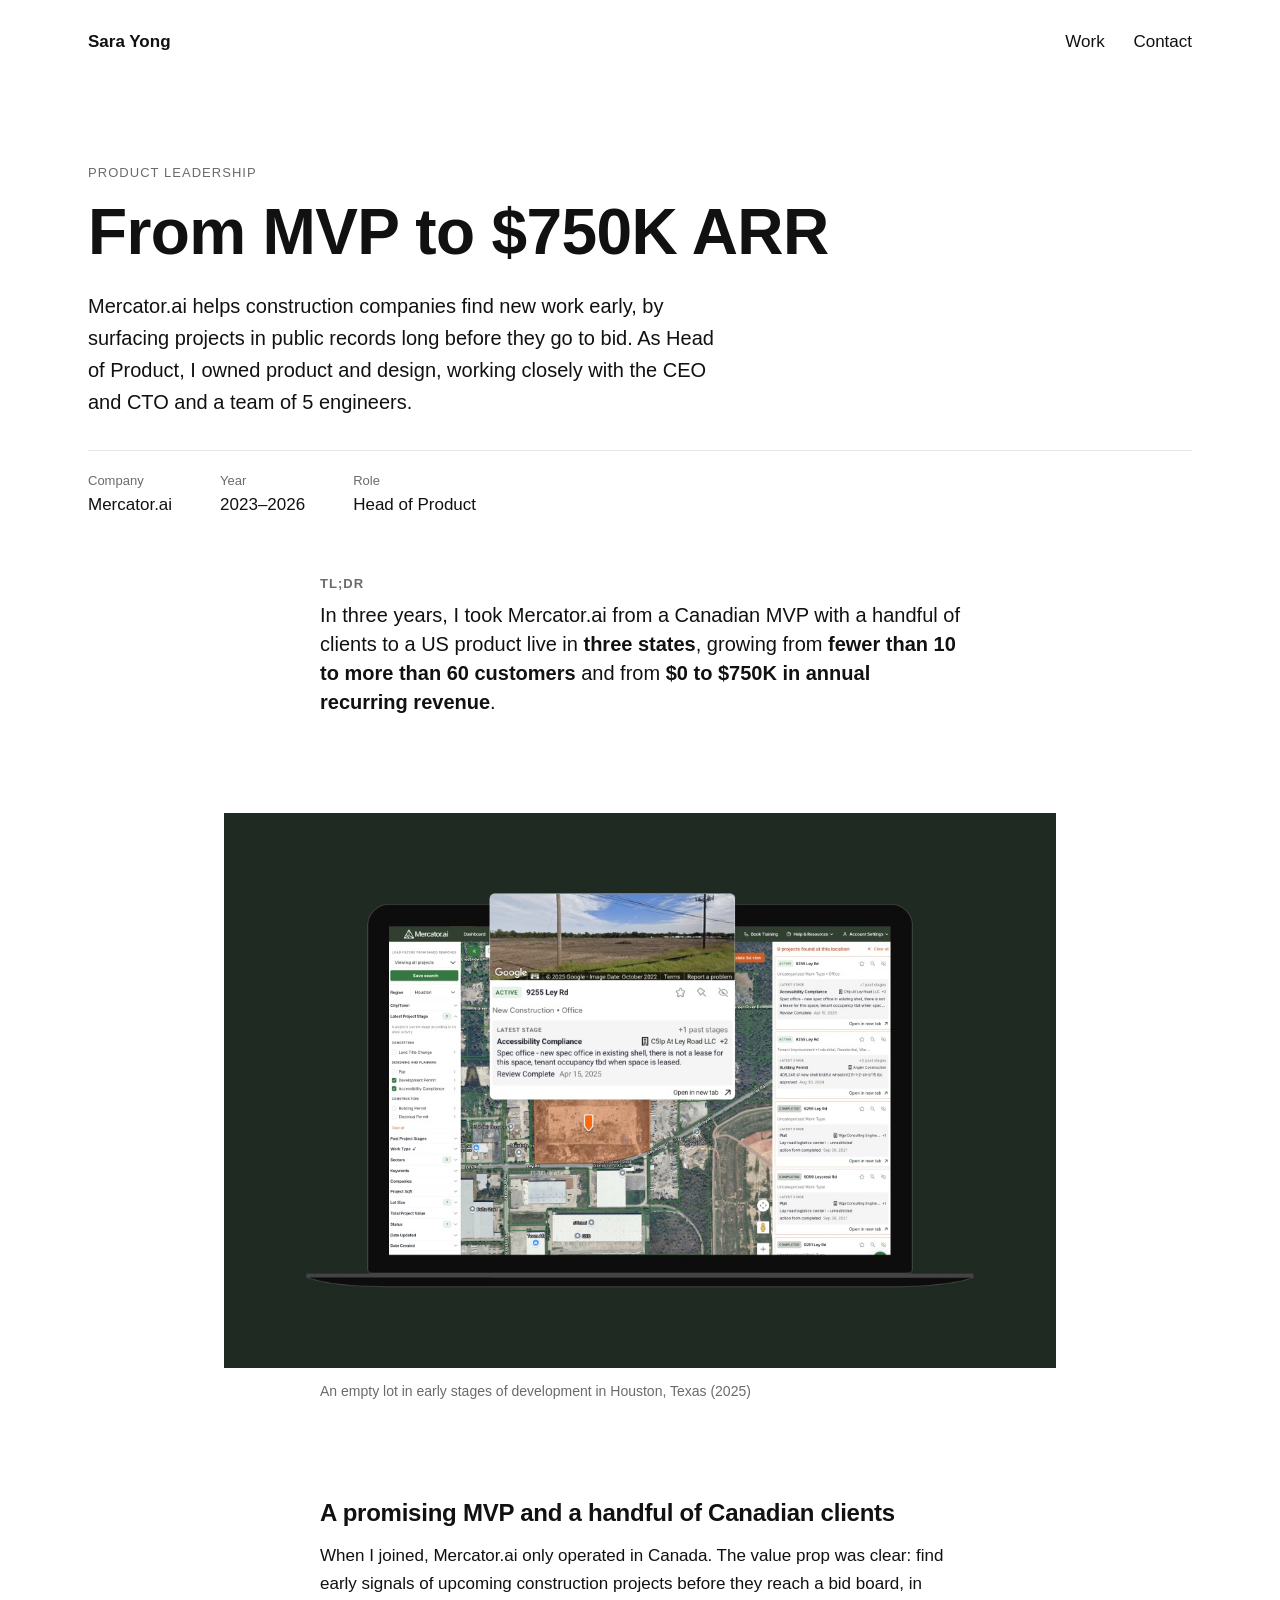
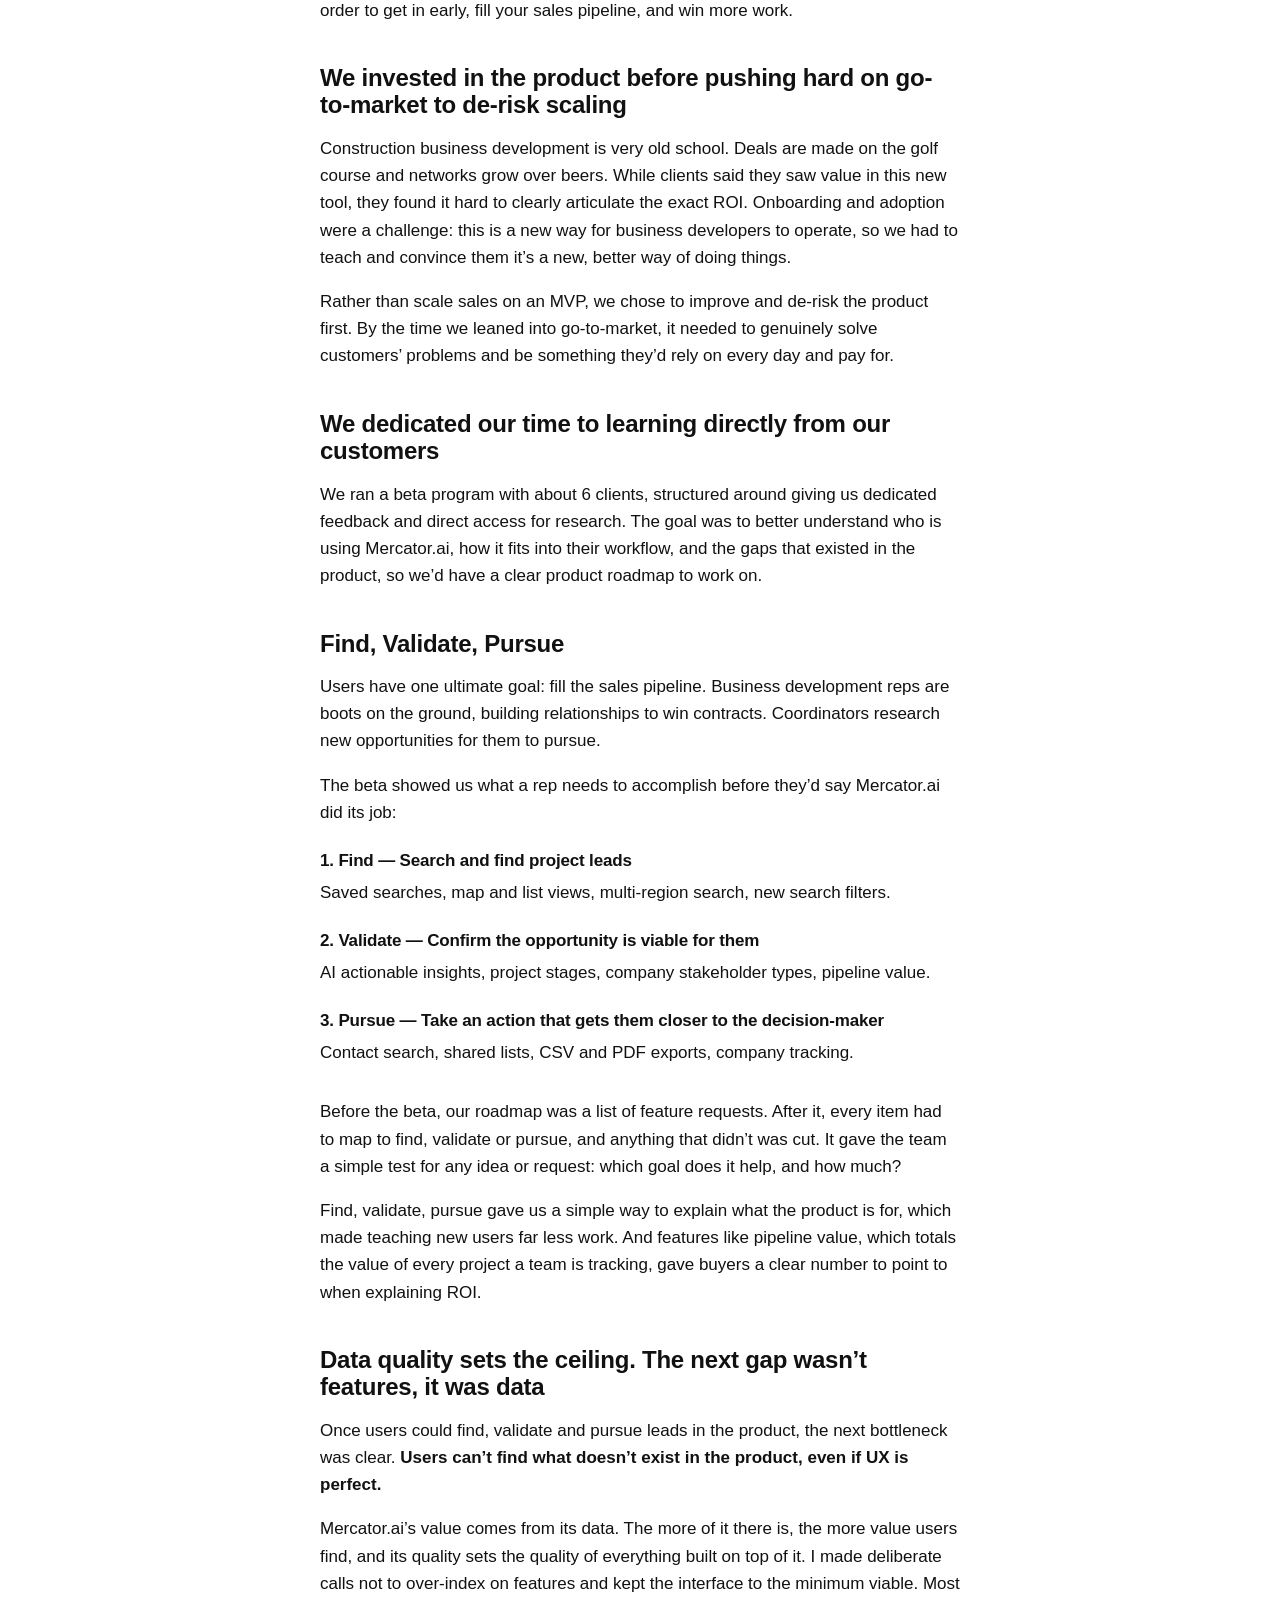
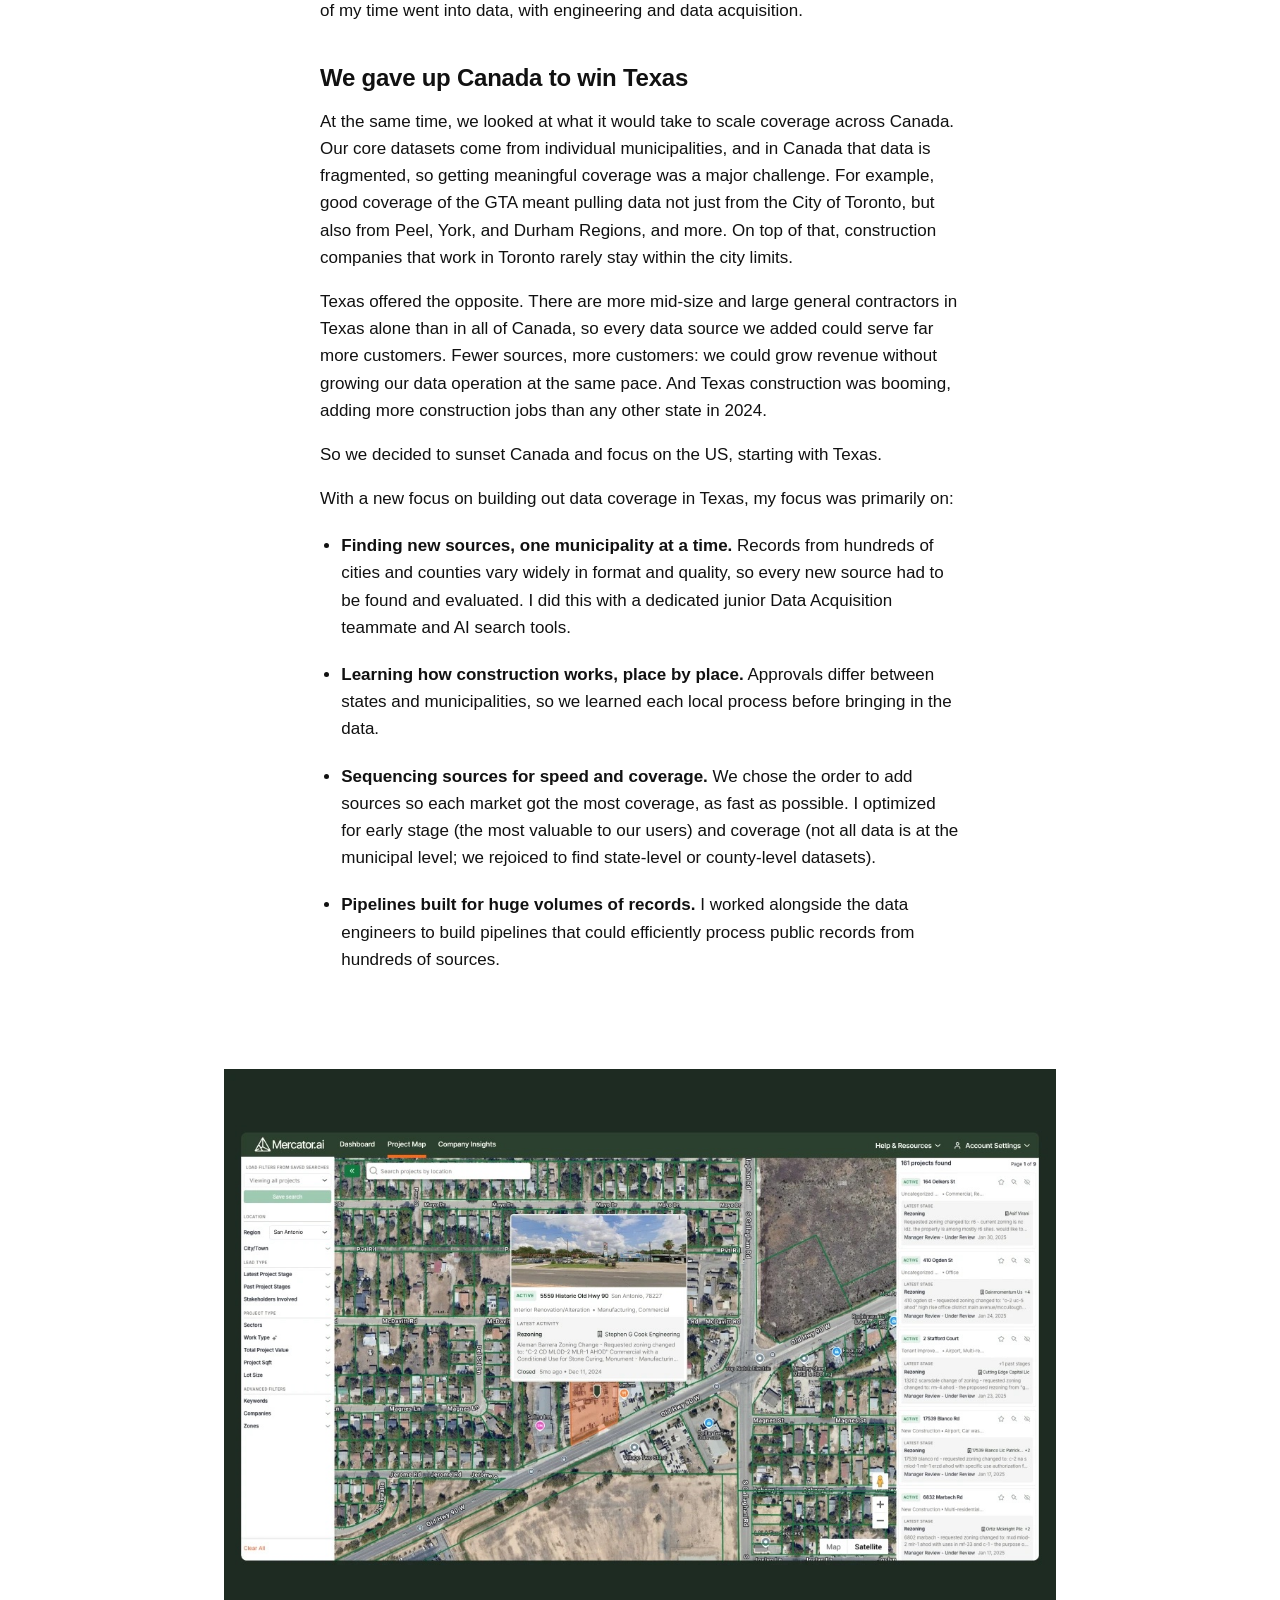
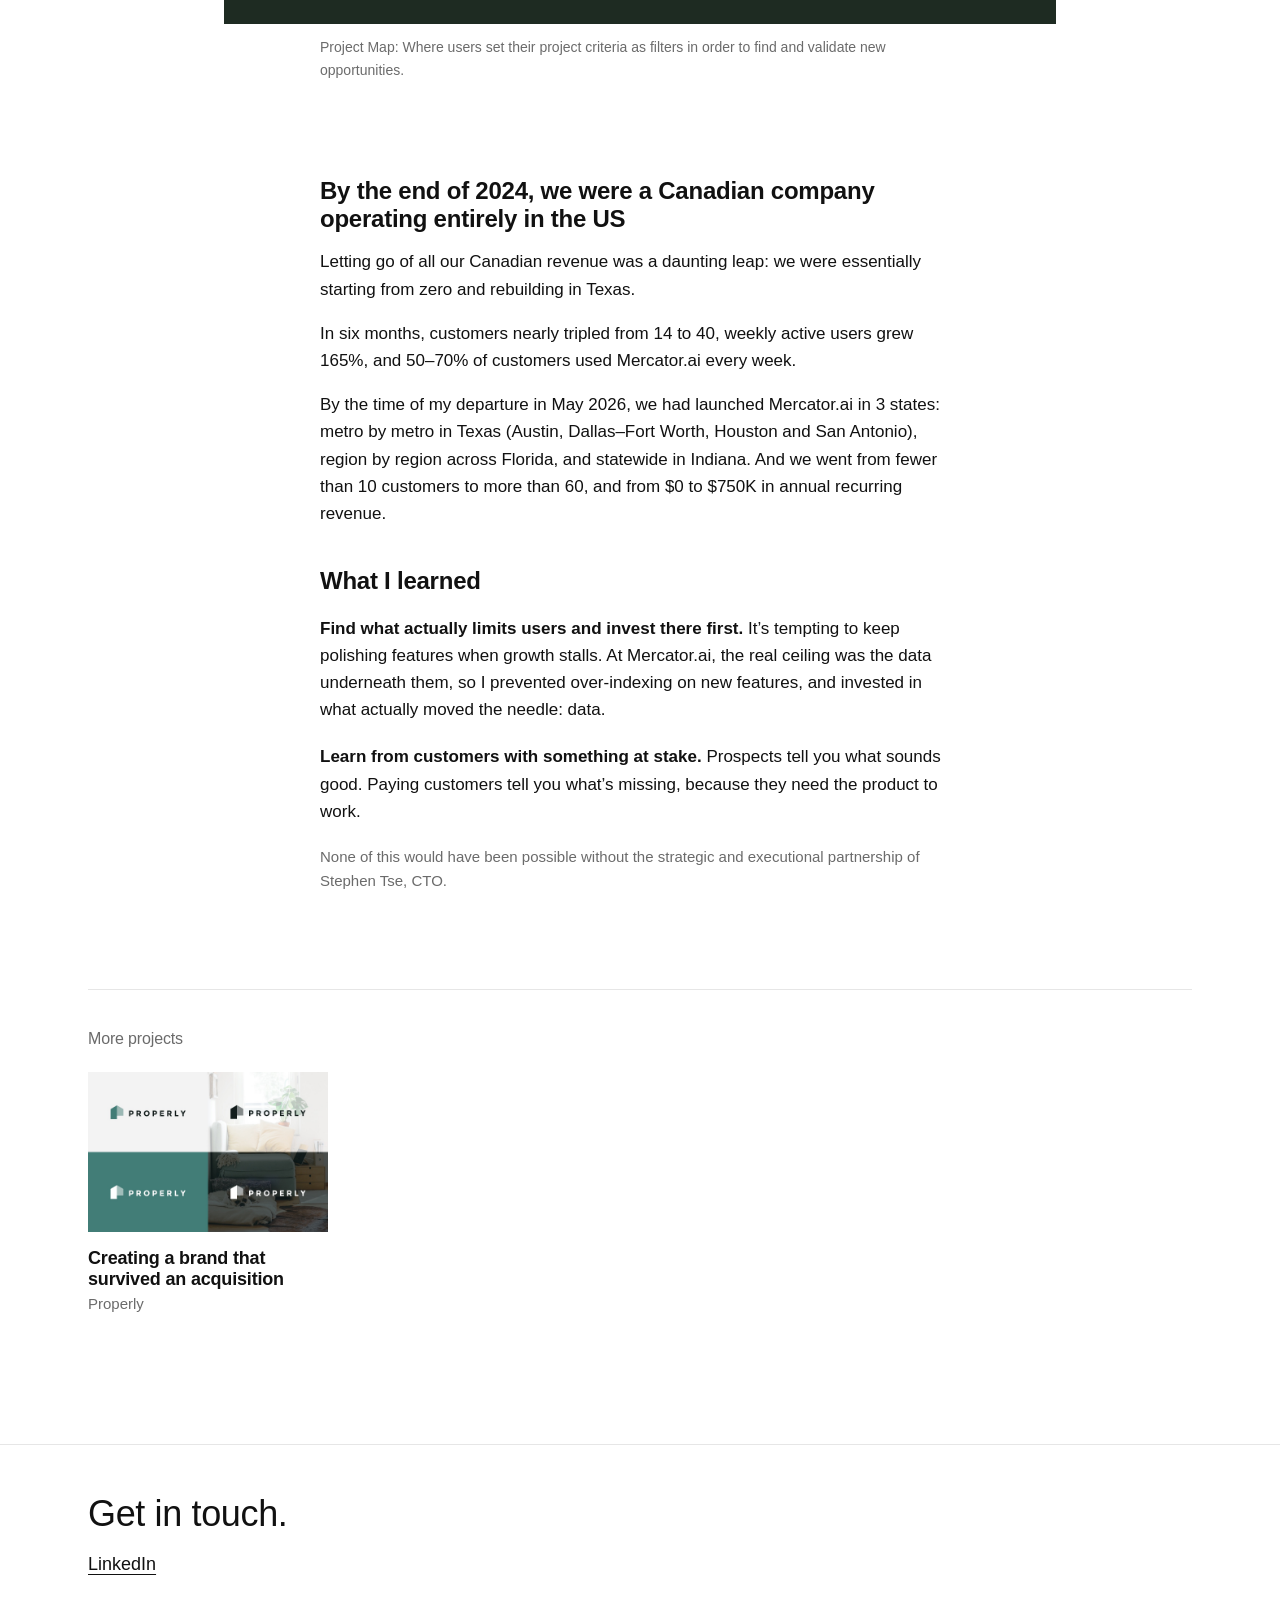
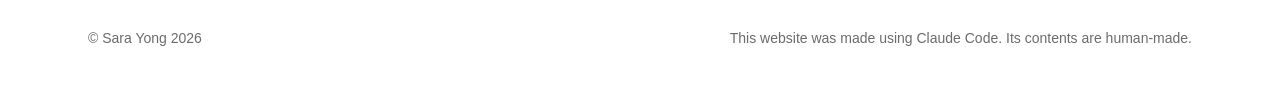
==== work/mercator-ai/index.html @ 9fd6a7b0 "Add files via upload" ====
<!doctype html>
<html lang="en">
<head>
  <meta charset="utf-8">
  <meta name="viewport" content="width=device-width, initial-scale=1">
  <title>Mercator.ai: MVP to $750K ARR – Sara Yong</title>
  <meta name="description" content="How Sara Yong took Mercator.ai from a Canadian MVP to $750K ARR as Head of Product: a customer beta, a three-goal product framework, and a data-first strategy to scale across US states.">
  <link rel="canonical" href="https://sarayong.com/work/mercator-ai/">

  <!-- What shows up when this page is shared on social media or in messages -->
  <meta property="og:type" content="article">
  <meta property="og:site_name" content="Sara Yong">
  <meta property="og:title" content="Mercator.ai: MVP to $750K ARR – Sara Yong">
  <meta property="og:description" content="Taking a construction-tech startup from MVP to $750K ARR: learn from a beta, focus on three user goals, and treat data as the product.">
  <meta property="og:url" content="https://sarayong.com/work/mercator-ai/">
  <meta property="og:image" content="https://sarayong.com/img/mercator-ai/houston-lot.jpg">
  <meta property="og:image:width" content="1180">
  <meta property="og:image:height" content="788">
  <meta name="twitter:card" content="summary_large_image">

  <link rel="icon" href="../../img/favicon.png">
  <link rel="stylesheet" href="../../css/style.css">
</head>
<body class="theme-mercator">
  <a class="skip" href="#main">Skip to content</a>

  <header class="site-header">
    <div class="wrap">
      <a class="site-name" href="../../">Sara Yong</a>
      <nav class="site-nav" aria-label="Main">
        <a href="../../">Work</a>
        <a href="#contact">Contact</a>
      </nav>
    </div>
  </header>

  <main id="main" class="wrap">
    <header class="project-head">
      <p class="eyebrow">Product Leadership</p>
      <h1>From MVP to $750K ARR</h1>
      <p class="summary">Mercator.ai helps construction companies find new work early, by surfacing projects in public records long before they go to bid. As Head of Product, I owned product and design, working closely with the CEO and CTO and a team of 5 engineers.</p>
      <dl class="details">
        <div><dt>Company</dt><dd>Mercator.ai</dd></div>
        <div><dt>Year</dt><dd>2023–2026</dd></div>
        <div><dt>Role</dt><dd>Head of Product</dd></div>
      </dl>
    </header>

    <!-- Executive summary: the impact in one statement -->
    <section class="impact" aria-labelledby="s-tldr">
      <h2 class="step" id="s-tldr">TL;DR</h2>
      <p class="impact-text">In three years, I took Mercator.ai from a Canadian MVP with a handful of clients to a US product live in <strong>three states</strong>, growing from <strong>fewer than 10 to more than 60 customers</strong> and from <strong>$0 to $750K in annual recurring revenue</strong>.</p>
    </section>

    <figure class="figure medium">
      <img src="../../img/mercator-ai/houston-lot.jpg" width="1180" height="788" decoding="async"
           alt="Mercator.ai on a laptop: a map of Houston with a project pin open, showing street imagery of an empty lot and its latest permit stage">
      <figcaption>An empty lot in early stages of development in Houston, Texas (2025)</figcaption>
    </figure>

    <!-- Copy from Sara's Medium draft "From MVP to $750K ARR" (Oct 2026) -->
    <section class="section">
      <h2>A promising MVP and a handful of Canadian clients</h2>
      <p>When I joined, Mercator.ai only operated in Canada. The value prop was clear: find early signals of upcoming construction projects before they reach a bid board, in order to get in early, fill your sales pipeline, and win more work.</p>
      <h2>We invested in the product before pushing hard on go-to-market to de-risk scaling</h2>
      <p>Construction business development is very old school. Deals are made on the golf course and networks grow over beers. While clients said they saw value in this new tool, they found it hard to clearly articulate the exact ROI. Onboarding and adoption were a challenge: this is a new way for business developers to operate, so we had to teach and convince them it’s a new, better way of doing things.</p>
      <p>Rather than scale sales on an MVP, we chose to improve and de-risk the product first. By the time we leaned into go-to-market, it needed to genuinely solve customers’ problems and be something they’d rely on every day and pay for.</p>
      <h2>We dedicated our time to learning directly from our customers</h2>
      <p>We ran a beta program with about 6 clients, structured around giving us dedicated feedback and direct access for research. The goal was to better understand who is using Mercator.ai, how it fits into their workflow, and the gaps that existed in the product, so we’d have a clear product roadmap to work on.</p>
      <h2>Find, Validate, Pursue</h2>
      <p>Users have one ultimate goal: fill the sales pipeline. Business development reps are boots on the ground, building relationships to win contracts. Coordinators research new opportunities for them to pursue.</p>
      <p>The beta showed us what a rep needs to accomplish before they’d say Mercator.ai did its job:</p>
      <h3 class="goal-head">1. Find — Search and find project leads</h3>
      <p>Saved searches, map and list views, multi-region search, new search filters.</p>
      <h3 class="goal-head">2. Validate — Confirm the opportunity is viable for them</h3>
      <p>AI actionable insights, project stages, company stakeholder types, pipeline value.</p>
      <h3 class="goal-head">3. Pursue — Take an action that gets them closer to the decision-maker</h3>
      <p>Contact search, shared lists, CSV and PDF exports, company tracking.</p>
      <p>Before the beta, our roadmap was a list of feature requests. After it, every item had to map to find, validate or pursue, and anything that didn’t was cut. It gave the team a simple test for any idea or request: which goal does it help, and how much?</p>
      <p>Find, validate, pursue gave us a simple way to explain what the product is for, which made teaching new users far less work. And features like pipeline value, which totals the value of every project a team is tracking, gave buyers a clear number to point to when explaining ROI.</p>
      <h2>Data quality sets the ceiling. The next gap wasn’t features, it was data</h2>
      <p>Once users could find, validate and pursue leads in the product, the next bottleneck was clear. <strong>Users can’t find what doesn’t exist in the product, even if UX is perfect.</strong></p>
      <p>Mercator.ai’s value comes from its data. The more of it there is, the more value users find, and its quality sets the quality of everything built on top of it. I made deliberate calls not to over-index on features and kept the interface to the minimum viable. Most of my time went into data, with engineering and data acquisition.</p>
      <h2>We gave up Canada to win Texas</h2>
      <p>At the same time, we looked at what it would take to scale coverage across Canada. Our core datasets come from individual municipalities, and in Canada that data is fragmented, so getting meaningful coverage was a major challenge. For example, good coverage of the GTA meant pulling data not just from the City of Toronto, but also from Peel, York, and Durham Regions, and more. On top of that, construction companies that work in Toronto rarely stay within the city limits.</p>
      <p>Texas offered the opposite. There are more mid-size and large general contractors in Texas alone than in all of Canada, so every data source we added could serve far more customers. Fewer sources, more customers: we could grow revenue without growing our data operation at the same pace. And Texas construction was booming, adding more construction jobs than any other state in 2024.</p>
      <p>So we decided to sunset Canada and focus on the US, starting with Texas.</p>
      <p>With a new focus on building out data coverage in Texas, my focus was primarily on:</p>
      <ul class="focus-list">
        <li><strong>Finding new sources, one municipality at a time.</strong> Records from hundreds of cities and counties vary widely in format and quality, so every new source had to be found and evaluated. I did this with a dedicated junior Data Acquisition teammate and AI search tools.</li>
        <li><strong>Learning how construction works, place by place.</strong> Approvals differ between states and municipalities, so we learned each local process before bringing in the data.</li>
        <li><strong>Sequencing sources for speed and coverage.</strong> We chose the order to add sources so each market got the most coverage, as fast as possible. I optimized for early stage (the most valuable to our users) and coverage (not all data is at the municipal level; we rejoiced to find state-level or county-level datasets).</li>
        <li><strong>Pipelines built for huge volumes of records.</strong> I worked alongside the data engineers to build pipelines that could efficiently process public records from hundreds of sources.</li>
      </ul>
    </section>

    <figure class="figure medium">
      <img src="../../img/mercator-ai/project-map.jpg" width="1180" height="788" loading="lazy" decoding="async"
           alt="Mercator.ai Project Map of San Antonio: search filters on the left, a satellite map with a project card open, and a list of 161 matching projects on the right">
      <figcaption>Project Map: Where users set their project criteria as filters in order to find and validate new opportunities.</figcaption>
    </figure>

    <section class="section">
      <h2>By the end of 2024, we were a Canadian company operating entirely in the US</h2>
      <p>Letting go of all our Canadian revenue was a daunting leap: we were essentially starting from zero and rebuilding in Texas.</p>
      <p>In six months, customers nearly tripled from 14 to 40, weekly active users grew 165%, and 50–70% of customers used Mercator.ai every week.</p>
      <p>By the time of my departure in May 2026, we had launched Mercator.ai in 3 states: metro by metro in Texas (Austin, Dallas–Fort Worth, Houston and San Antonio), region by region across Florida, and statewide in Indiana. And we went from fewer than 10 customers to more than 60, and from $0 to $750K in annual recurring revenue.</p>
      <h2>What I learned</h2>
      <ul class="focus-list no-bullets">
        <li><strong>Find what actually limits users and invest there first.</strong> It’s tempting to keep polishing features when growth stalls. At Mercator.ai, the real ceiling was the data underneath them, so I prevented over-indexing on new features, and invested in what actually moved the needle: data.</li>
        <li><strong>Learn from customers with something at stake.</strong> Prospects tell you what sounds good. Paying customers tell you what’s missing, because they need the product to work.</li>
      </ul>
      <p class="credits">None of this would have been possible without the strategic and executional partnership of Stephen Tse, CTO.</p>
    </section>


    <section class="more" aria-labelledby="more-title">
      <h2 id="more-title">More projects</h2>
      <ul class="grid">
        <li class="card">
          <a href="../properly-brand/">
            <img src="../../img/properly-brand/cover.jpg" width="1180" height="788" loading="lazy" decoding="async"
                 alt="The Properly logo in its updated green colours on four backgrounds">
            <h3>Creating a brand that survived an acquisition</h3>
            <p class="category">Properly</p>
          </a>
        </li>
      </ul>
    </section>
  </main>

  <footer id="contact" class="site-footer">
    <div class="wrap">
      <h2>Get in touch.</h2>
      <ul class="contact">
        <li><a href="https://www.linkedin.com/in/sarayong/" target="_blank" rel="noopener">LinkedIn</a></li>
      </ul>
      <div class="legal">
        <p class="copyright">© Sara Yong 2026</p>
        <p class="credit">This website was made using Claude Code. Its contents are human-made.</p>
      </div>
    </div>
  </footer>
</body>
</html>
---- css/style.css ----
/* Sara Yong – portfolio styles
   One stylesheet shared by every page. Colors and sizes live in the
   variables just below, so changing the look starts there. */

:root {
  --ink: #111;          /* main text */
  --muted: #6b6b6b;     /* secondary text: categories, dates */
  --line: #e6e6e6;      /* thin dividers */
  --paper: #fff;        /* page background */
  --tile: #f4f4f4;      /* background behind images while they load */

  --font: -apple-system, BlinkMacSystemFont, "Segoe UI", "Helvetica Neue", Arial, sans-serif;
  --gutter: clamp(16px, 4vw, 48px);  /* space at the page edges */
  --wide: 1200px;                     /* widest the page content gets */
  --text: 40rem;                      /* comfortable reading width */
}

/* ---------- Basics ---------- */

*, *::before, *::after { box-sizing: border-box; }

html { -webkit-text-size-adjust: 100%; }

body {
  margin: 0;
  background: var(--paper);
  color: var(--ink);
  font-family: var(--font);
  font-size: 1.0625rem;
  line-height: 1.6;
  -webkit-font-smoothing: antialiased;
}

img { display: block; max-width: 100%; height: auto; }

a { color: inherit; text-underline-offset: 0.2em; text-decoration-thickness: 1px; }
a:hover { color: var(--muted); }
a:focus-visible { outline: 2px solid var(--ink); outline-offset: 3px; }

h1, h2, h3 { line-height: 1.15; margin: 0; font-weight: 600; letter-spacing: -0.01em; }
p { margin: 0 0 1em; }

.wrap { max-width: var(--wide); margin: 0 auto; padding: 0 var(--gutter); }

.skip {
  position: absolute; left: -999px; top: 0;
  background: var(--ink); color: var(--paper); padding: 8px 12px;
}
.skip:focus { left: 8px; top: 8px; }

/* ---------- Header ---------- */

.site-header .wrap {
  display: flex; justify-content: space-between; align-items: baseline;
  padding-top: 28px; padding-bottom: 28px;
}
.site-name { font-weight: 600; text-decoration: none; }
.site-nav a { text-decoration: none; margin-left: 24px; }
.site-nav a:first-child { margin-left: 0; }

/* ---------- Home: two columns ---------- */

.visually-hidden {
  position: absolute; width: 1px; height: 1px; overflow: hidden;
  clip: rect(0 0 0 0); white-space: nowrap;
}

.home { padding-top: 32px; }

.home-intro { margin-bottom: 48px; max-width: 26rem; }
.home-intro p { font-size: 1.125rem; }
.home-name { font-size: 2rem; margin-bottom: 24px; }
.home-name a { text-decoration: none; }

/* Wide screens: narrow intro on the left that stays put, work on the right */
@media (min-width: 900px) {
  .home {
    display: grid;
    grid-template-columns: minmax(240px, 300px) 1fr;
    gap: 64px;
    align-items: start;
  }
  .home-intro { position: sticky; top: 32px; margin-bottom: 0; }
}

.work-list { display: grid; gap: clamp(56px, 8vw, 96px); }

.work-image {
  display: block;
  aspect-ratio: 3 / 2;   /* same shape as the case study images, so they can be reused here */
  background: #333;     /* matches the grey frame in the placeholder thumbnails */
  overflow: hidden;
}
.work-image img {
  width: 100%; height: 100%;
  object-fit: contain;
  transition: opacity 0.2s ease;
}
.work-image:hover img { opacity: 0.85; }

.work-caption {
  display: grid;
  gap: 16px var(--gutter);
  margin-top: 20px;
}
@media (min-width: 640px) {
  .work-caption { grid-template-columns: 1fr 2fr; }
}
.work-who h2 { font-size: 1.125rem; }
.work-who p { color: var(--muted); margin: 2px 0 0; }
.work-what h3 { font-size: 1.0625rem; font-weight: 500; margin-bottom: 8px; }
.work-what p { color: var(--muted); font-size: 0.9375rem; }


.button {
  display: inline-block;
  padding: 5px 12px;
  border: 1px solid var(--ink); border-radius: 4px;
  font-size: 0.875rem; text-decoration: none;
}
.button:hover { background: var(--ink); color: var(--paper); }

/* ---------- Project grid (home + "More projects") ---------- */

.grid {
  display: grid;
  grid-template-columns: 1fr;
  gap: 48px var(--gutter);
  list-style: none; margin: 0; padding: 0;
}
@media (min-width: 640px) {
  .grid { grid-template-columns: 1fr 1fr; }
}

.card a { display: block; text-decoration: none; }
/* Same 3:2 frame as the home page and the case study images, so one image works everywhere */
.card img {
  width: 100%; aspect-ratio: 3 / 2; object-fit: contain;
  background: #333;
  transition: opacity 0.2s ease;
}
.card img.dark-green { background: #1f2b22; }
.card a:hover img { opacity: 0.85; }
.card a:hover { color: inherit; }
.card h2, .card h3 { font-size: 1.125rem; margin-top: 16px; }
.card .category { color: var(--muted); font-size: 0.9375rem; margin: 2px 0 0; }

/* ---------- Project page ---------- */

.project-head { padding: clamp(32px, 7vw, 80px) 0 clamp(32px, 5vw, 56px); }
.eyebrow {
  color: var(--muted); font-size: 0.8125rem;
  text-transform: uppercase; letter-spacing: 0.08em; margin: 0 0 12px;
}
.project-head h1 { font-size: clamp(2rem, 6vw, 4rem); }
.summary { font-size: 1.25rem; max-width: var(--text); margin: 20px 0 0; }

.details {
  display: flex; flex-wrap: wrap; gap: 12px 48px;
  margin: 32px 0 0; padding: 20px 0 0;
  border-top: 1px solid var(--line);
}
.details dt { color: var(--muted); font-size: 0.8125rem; }
.details dd { margin: 0; }

.figure { margin: 0 0 clamp(48px, 8vw, 96px); }
.figure img { width: 100%; background: var(--tile); }
.figure.narrow img { max-width: 420px; margin: 0 auto; }
.figure.medium { max-width: 52rem; margin-left: auto; margin-right: auto; }
.figure figcaption {
  max-width: var(--text); margin: 12px auto 0;
  color: var(--muted); font-size: 0.875rem;
}

.section ul { padding-left: 1.25em; margin: 0 0 1em; }
.section li { margin-bottom: 0.5em; }
.credits { color: var(--muted); font-size: 0.9375rem; }

/* Two images side by side; stacks on phones */
.figure.pair { display: grid; gap: var(--gutter); }
@media (min-width: 640px) {
  .figure.pair { grid-template-columns: 1fr 1fr; }
}
.figure + .figure { margin-top: calc(-1 * clamp(48px, 8vw, 96px) + var(--gutter)); }

.section { max-width: var(--text); margin: 0 auto clamp(48px, 8vw, 96px); }
.section h2 { font-size: 1.5rem; margin-bottom: 16px; }
/* A heading that introduces the images right below it */
.section.lead-in { margin-bottom: 24px; }
.section.lead-in > :last-child { margin-bottom: 0; }

.more { border-top: 1px solid var(--line); padding-top: 40px; margin-top: 32px; }
.more > h2 { font-size: 1rem; color: var(--muted); font-weight: 500; margin-bottom: 24px; }
.more .grid { grid-template-columns: repeat(auto-fill, minmax(240px, 1fr)); }
.more .card { max-width: 360px; }

/* ---------- Footer ---------- */

.site-footer { margin-top: clamp(64px, 10vw, 128px); padding: 48px 0 40px; border-top: 1px solid var(--line); }
.site-footer h2 { font-size: clamp(1.5rem, 3.5vw, 2.25rem); font-weight: 500; margin-bottom: 16px; }
.contact { list-style: none; margin: 0 0 48px; padding: 0; display: flex; flex-wrap: wrap; gap: 8px 32px; font-size: 1.125rem; }
.legal { display: flex; flex-wrap: wrap; justify-content: space-between; gap: 8px 32px; color: var(--muted); font-size: 0.875rem; }
.legal p { margin: 0; }

/* ---------- Case study extras (Mercator.ai) ---------- */

/* Brand accents used only on the Mercator.ai visuals */
.theme-mercator {
  --brand-dark: #1f2b22;
  --brand: #027a3b;
  --brand-soft: #b3d7c4;
  --brand-tint: #eef5f0;
}

/* Signal timeline diagram */
.timeline-figure { background: var(--brand-tint); padding: clamp(20px, 4vw, 40px); }
.timeline {
  list-style: none; margin: 0; padding: 0;
  display: grid; gap: 12px;
}
.timeline li {
  display: flex; flex-direction: column; gap: 2px;
  padding: 12px 14px; background: var(--paper);
  border-left: 4px solid var(--line);
}
.timeline li.early { border-left-color: var(--brand); }
.tl-name { font-weight: 600; }
.tl-when { color: var(--muted); font-size: 0.875rem; }
.tl-bands { display: none; }
@media (min-width: 760px) {
  .timeline { grid-template-columns: repeat(5, 1fr); }
  .timeline li { border-left: 0; border-top: 4px solid var(--line); }
  .timeline li.early { border-top-color: var(--brand); }
  .tl-bands {
    display: grid; grid-template-columns: 3fr 2fr; gap: 12px;
    margin-top: 12px; font-size: 0.8125rem; font-weight: 500;
  }
  .tl-bands span { padding: 6px 10px; }
  .tl-band-early { background: var(--brand); color: #fff; }
  .tl-band-late { background: var(--line); color: var(--muted); }
}
.timeline-figure figcaption { max-width: none; margin-left: 0; }

/* Home thumbnail frame matching the Mercator.ai screenshots' green background */
.work-image.dark-green { background: #1f2b22; }

/* Version timeline: four releases instead of five signals */
.timeline .tl-when { order: -1; font-size: 0.8125rem; color: var(--brand, var(--muted)); font-weight: 600; }
.tl-note { color: var(--muted); font-size: 0.875rem; }
@media (min-width: 760px) {
  .timeline.versions { grid-template-columns: repeat(4, 1fr); }
}

/* Small label above the TL;DR statement */
.step {
  color: var(--muted);
  font-size: 0.8125rem; font-weight: 600; line-height: 1.4;
  text-transform: uppercase; letter-spacing: 0.08em;
  margin: 0 0 12px;
}

/* Headings that follow a paragraph or list inside the same section */
.section p + h2,
.section ul + h2 { margin-top: 40px; }

/* Executive summary statement under a case study header */
.impact {
  max-width: var(--text);
  margin: 0 auto clamp(48px, 8vw, 96px);
}
.impact .step { margin-bottom: 8px; }
.impact-text {
  font-size: 1.25rem;
  line-height: 1.45; margin: 0;
}
.impact-text strong { color: var(--ink); font-weight: 600; }

/* Bulleted list with bold lead-ins, e.g. the Mercator "my focus was" list */
.section .focus-list { margin: 20px 0 0; padding-left: 1.25em; }
.section .focus-list li { margin-bottom: 20px; }
.section .focus-list.no-bullets { list-style: none; padding-left: 0; }

/* Numbered goal headings, e.g. "1. Find — Search and find project leads" */
.section .goal-head { font-size: 1.0625rem; font-weight: 600; line-height: 1.35; margin: 0 0 6px; }
.section p + .goal-head { margin-top: 24px; }
.section .goal-head + p + p { margin-top: 32px; }
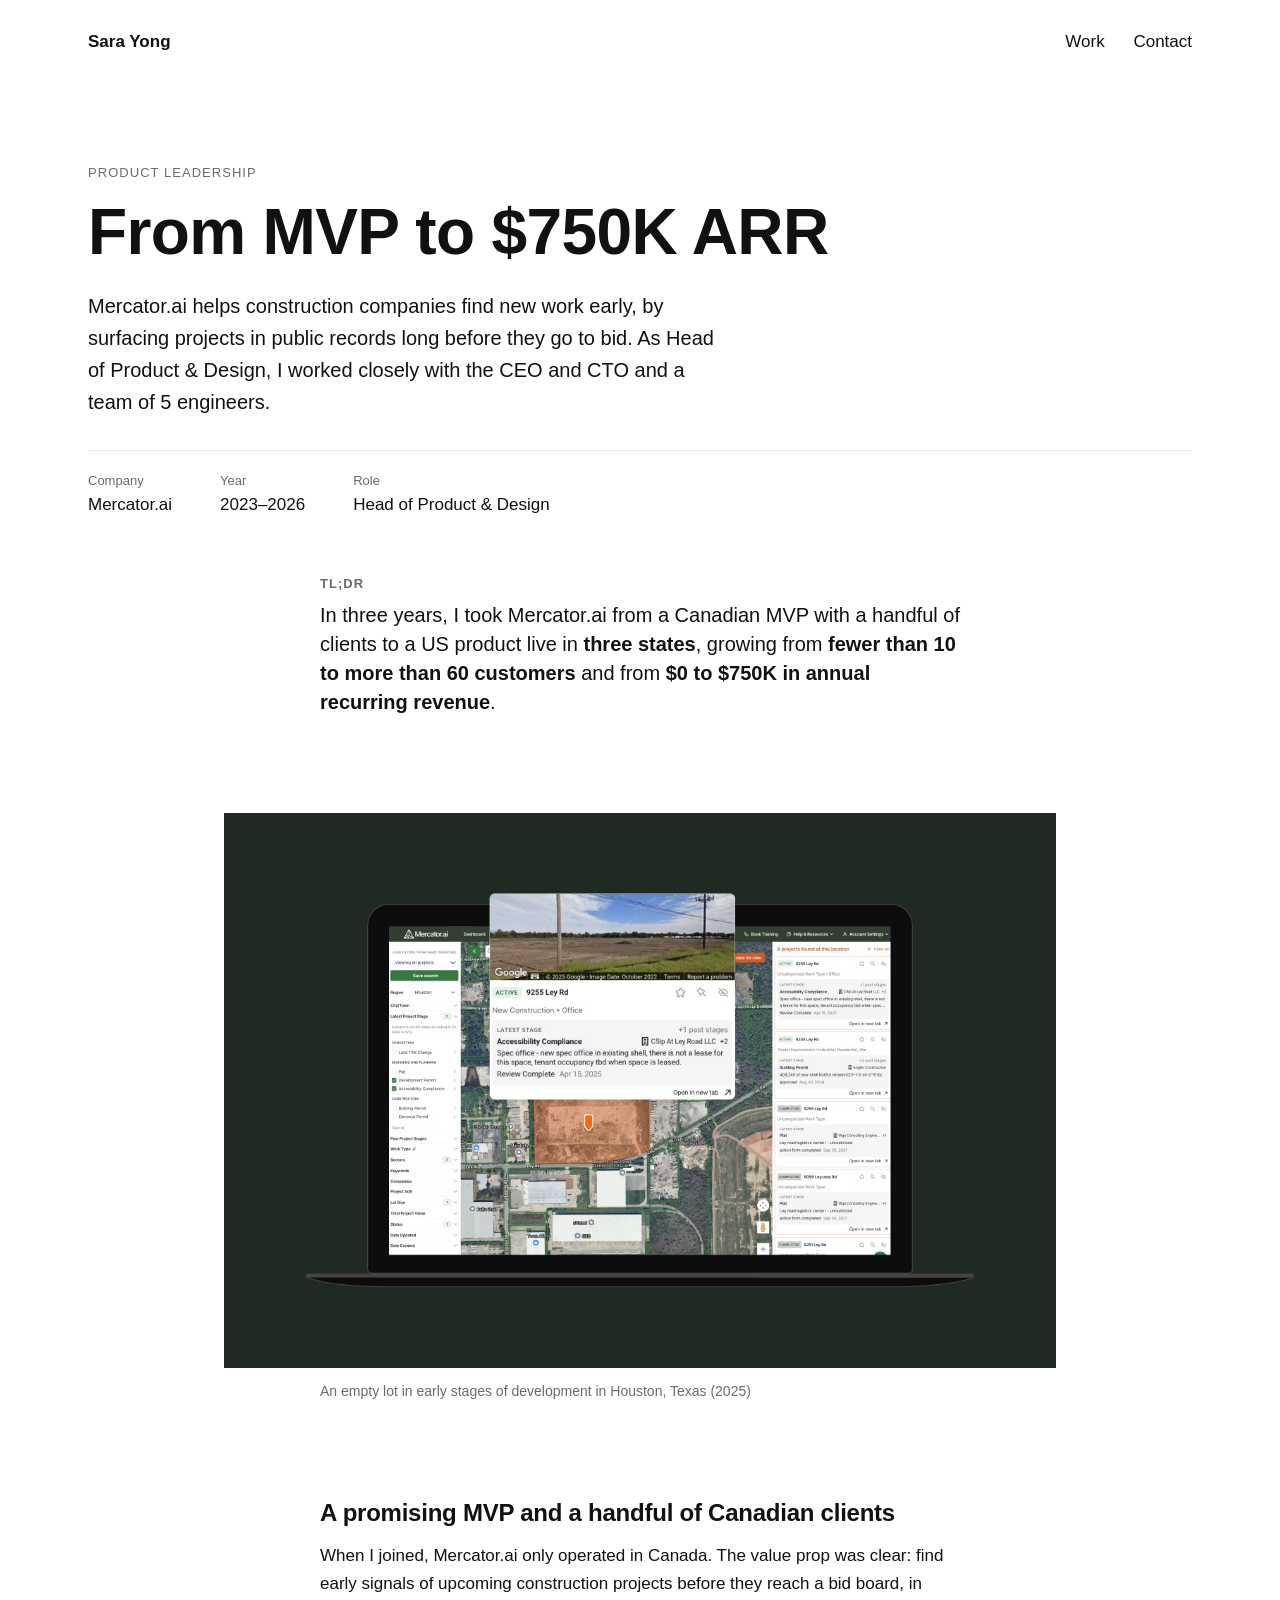
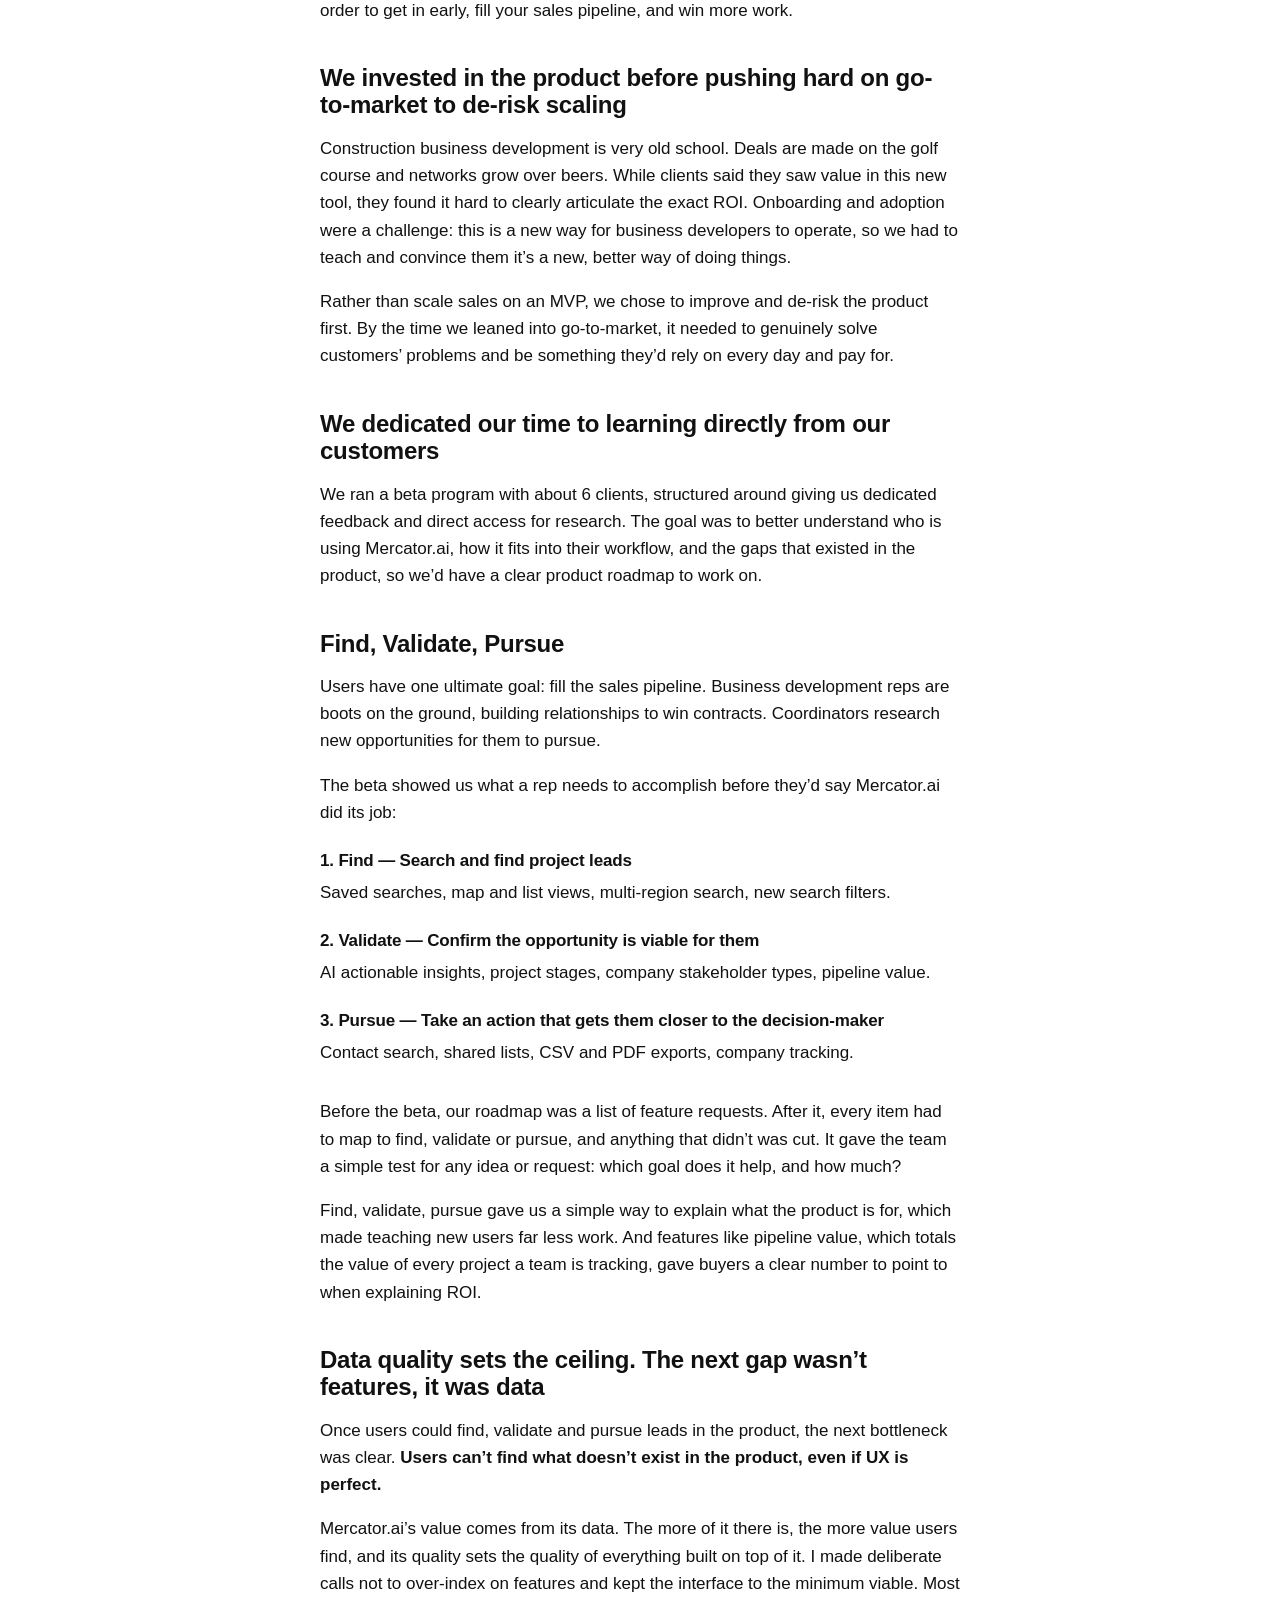
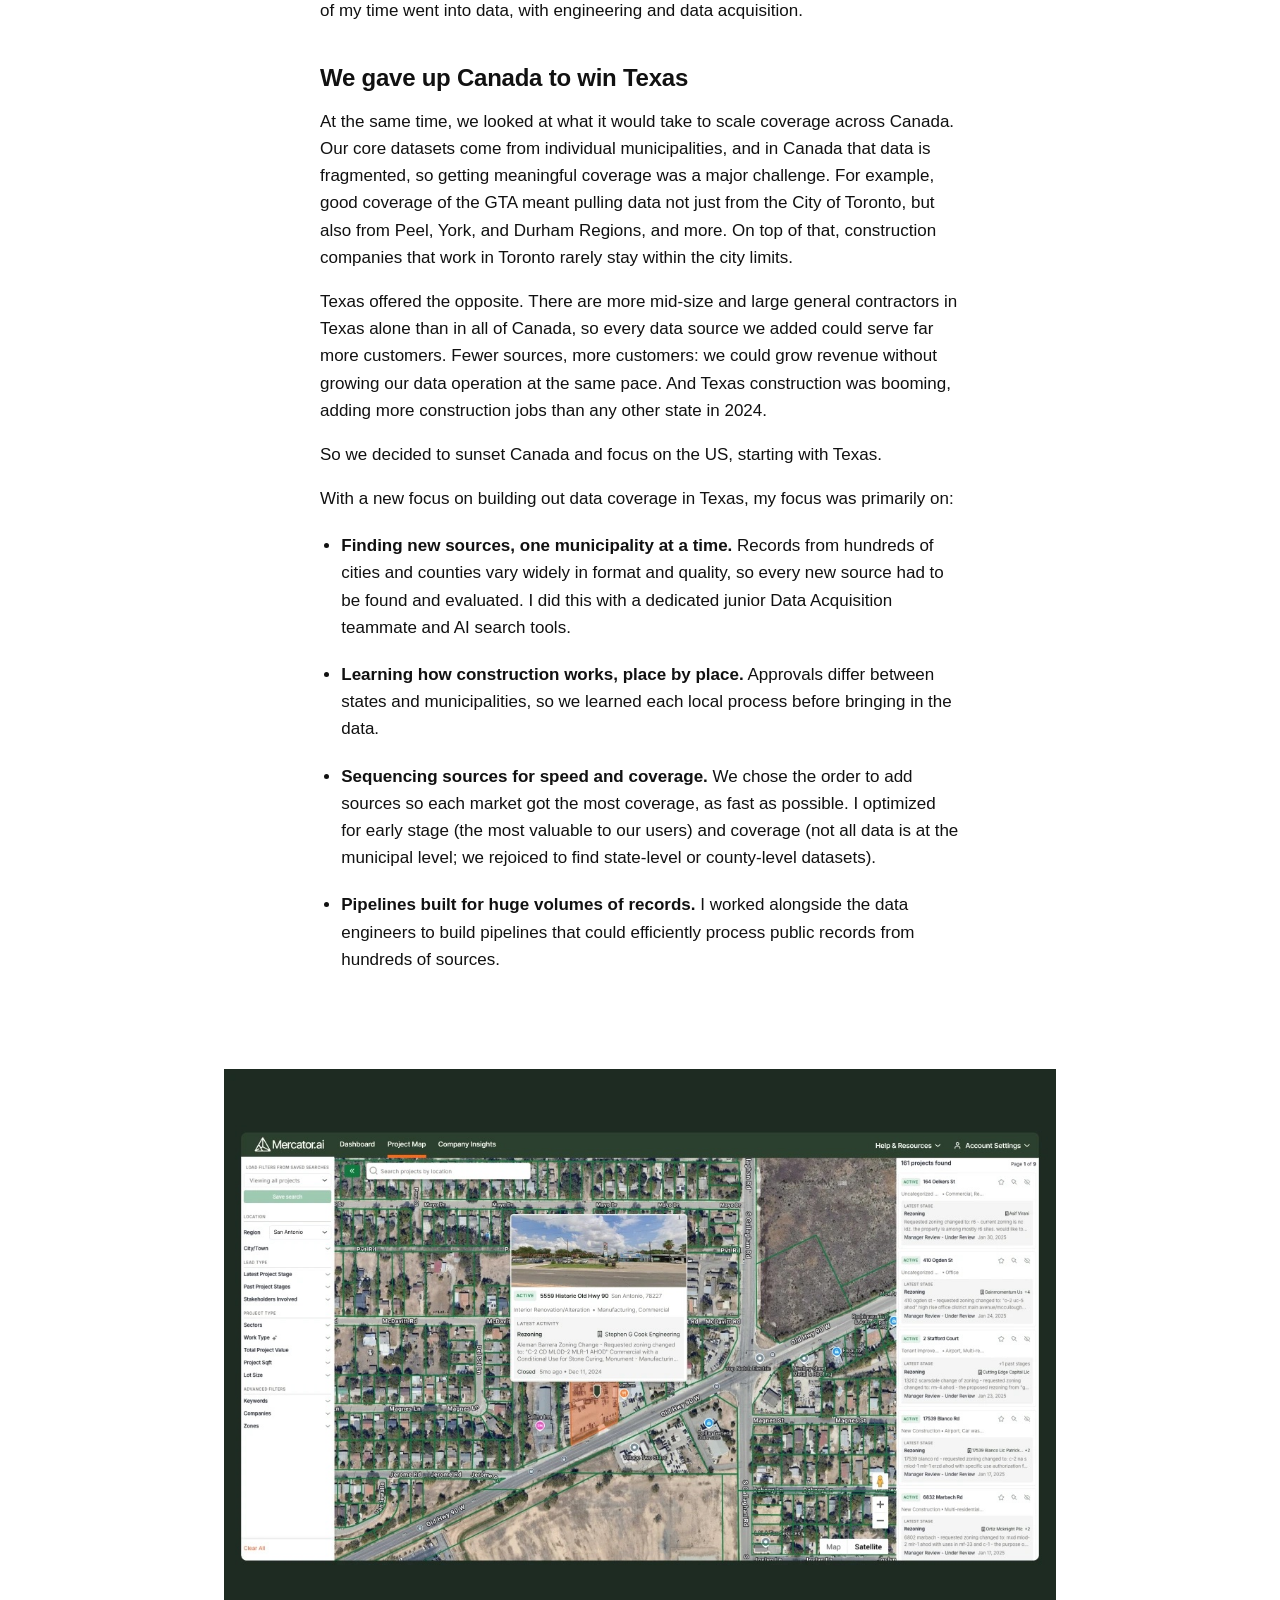
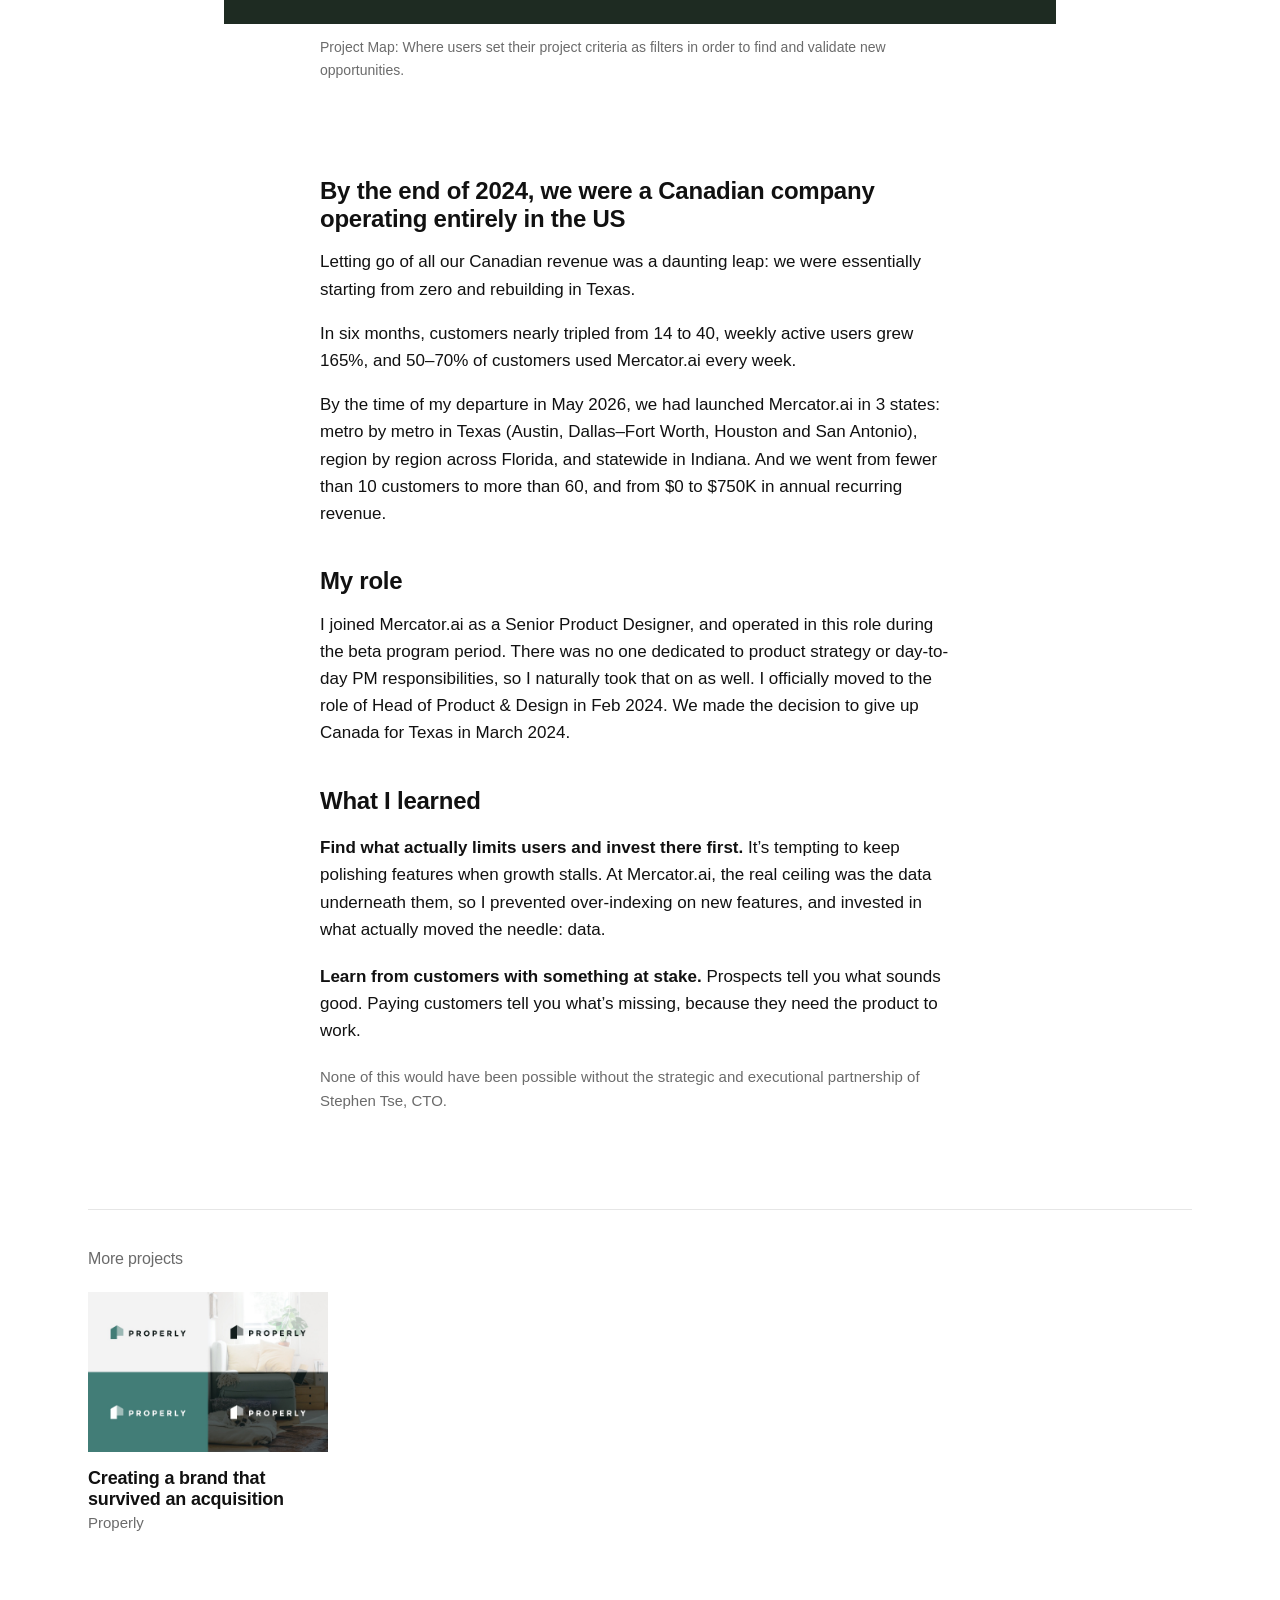
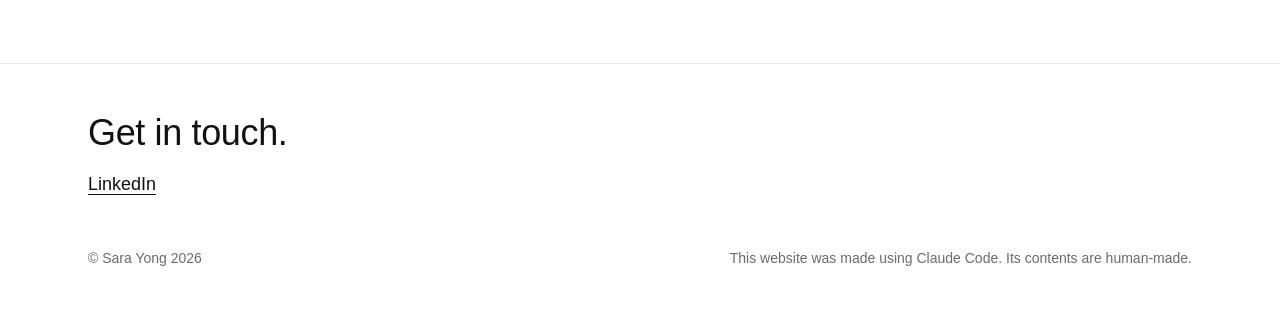
==== commit 376bee92: "Add files via upload" ====
--- a/work/mercator-ai/index.html
+++ b/work/mercator-ai/index.html
@@ -4,7 +4,7 @@
   <meta charset="utf-8">
   <meta name="viewport" content="width=device-width, initial-scale=1">
   <title>Mercator.ai: MVP to $750K ARR – Sara Yong</title>
-  <meta name="description" content="How Sara Yong took Mercator.ai from a Canadian MVP to $750K ARR as Head of Product: a customer beta, a three-goal product framework, and a data-first strategy to scale across US states.">
+  <meta name="description" content="How Sara Yong took Mercator.ai from a Canadian MVP to $750K ARR as Head of Product &amp; Design: a customer beta, a three-goal product framework, and a data-first strategy to scale across US states.">
   <link rel="canonical" href="https://sarayong.com/work/mercator-ai/">
 
   <!-- What shows up when this page is shared on social media or in messages -->
@@ -38,11 +38,11 @@
     <header class="project-head">
       <p class="eyebrow">Product Leadership</p>
       <h1>From MVP to $750K ARR</h1>
-      <p class="summary">Mercator.ai helps construction companies find new work early, by surfacing projects in public records long before they go to bid. As Head of Product, I owned product and design, working closely with the CEO and CTO and a team of 5 engineers.</p>
+      <p class="summary">Mercator.ai helps construction companies find new work early, by surfacing projects in public records long before they go to bid. As Head of Product &amp; Design, I worked closely with the CEO and CTO and a team of 5 engineers.</p>
       <dl class="details">
         <div><dt>Company</dt><dd>Mercator.ai</dd></div>
         <div><dt>Year</dt><dd>2023–2026</dd></div>
-        <div><dt>Role</dt><dd>Head of Product</dd></div>
+        <div><dt>Role</dt><dd>Head of Product &amp; Design</dd></div>
       </dl>
     </header>
 
@@ -105,6 +105,8 @@
       <p>Letting go of all our Canadian revenue was a daunting leap: we were essentially starting from zero and rebuilding in Texas.</p>
       <p>In six months, customers nearly tripled from 14 to 40, weekly active users grew 165%, and 50–70% of customers used Mercator.ai every week.</p>
       <p>By the time of my departure in May 2026, we had launched Mercator.ai in 3 states: metro by metro in Texas (Austin, Dallas–Fort Worth, Houston and San Antonio), region by region across Florida, and statewide in Indiana. And we went from fewer than 10 customers to more than 60, and from $0 to $750K in annual recurring revenue.</p>
+      <h2>My role</h2>
+      <p>I joined Mercator.ai as a Senior Product Designer, and operated in this role during the beta program period. There was no one dedicated to product strategy or day-to-day PM responsibilities, so I naturally took that on as well. I officially moved to the role of Head of Product &amp; Design in Feb 2024. We made the decision to give up Canada for Texas in March 2024.</p>
       <h2>What I learned</h2>
       <ul class="focus-list no-bullets">
         <li><strong>Find what actually limits users and invest there first.</strong> It’s tempting to keep polishing features when growth stalls. At Mercator.ai, the real ceiling was the data underneath them, so I prevented over-indexing on new features, and invested in what actually moved the needle: data.</li>
@@ -119,7 +121,7 @@
       <ul class="grid">
         <li class="card">
           <a href="../properly-brand/">
-            <img src="../../img/properly-brand/cover.jpg" width="1180" height="788" loading="lazy" decoding="async"
+            <img class="fill" src="../../img/properly-brand/cover.jpg" width="1180" height="788" loading="lazy" decoding="async"
                  alt="The Properly logo in its updated green colours on four backgrounds">
             <h3>Creating a brand that survived an acquisition</h3>
             <p class="category">Properly</p>
--- a/css/style.css
+++ b/css/style.css
@@ -140,6 +140,10 @@
   transition: opacity 0.2s ease;
 }
 .card img.dark-green { background: #1f2b22; }
+/* Covers already shaped 3:2 fill the frame edge to edge, so no thin
+   dark line shows around them (square covers still fit inside instead) */
+.card img.fill,
+.work-image img.fill { object-fit: cover; }
 .card a:hover img { opacity: 0.85; }
 .card a:hover { color: inherit; }
 .card h2, .card h3 { font-size: 1.125rem; margin-top: 16px; }
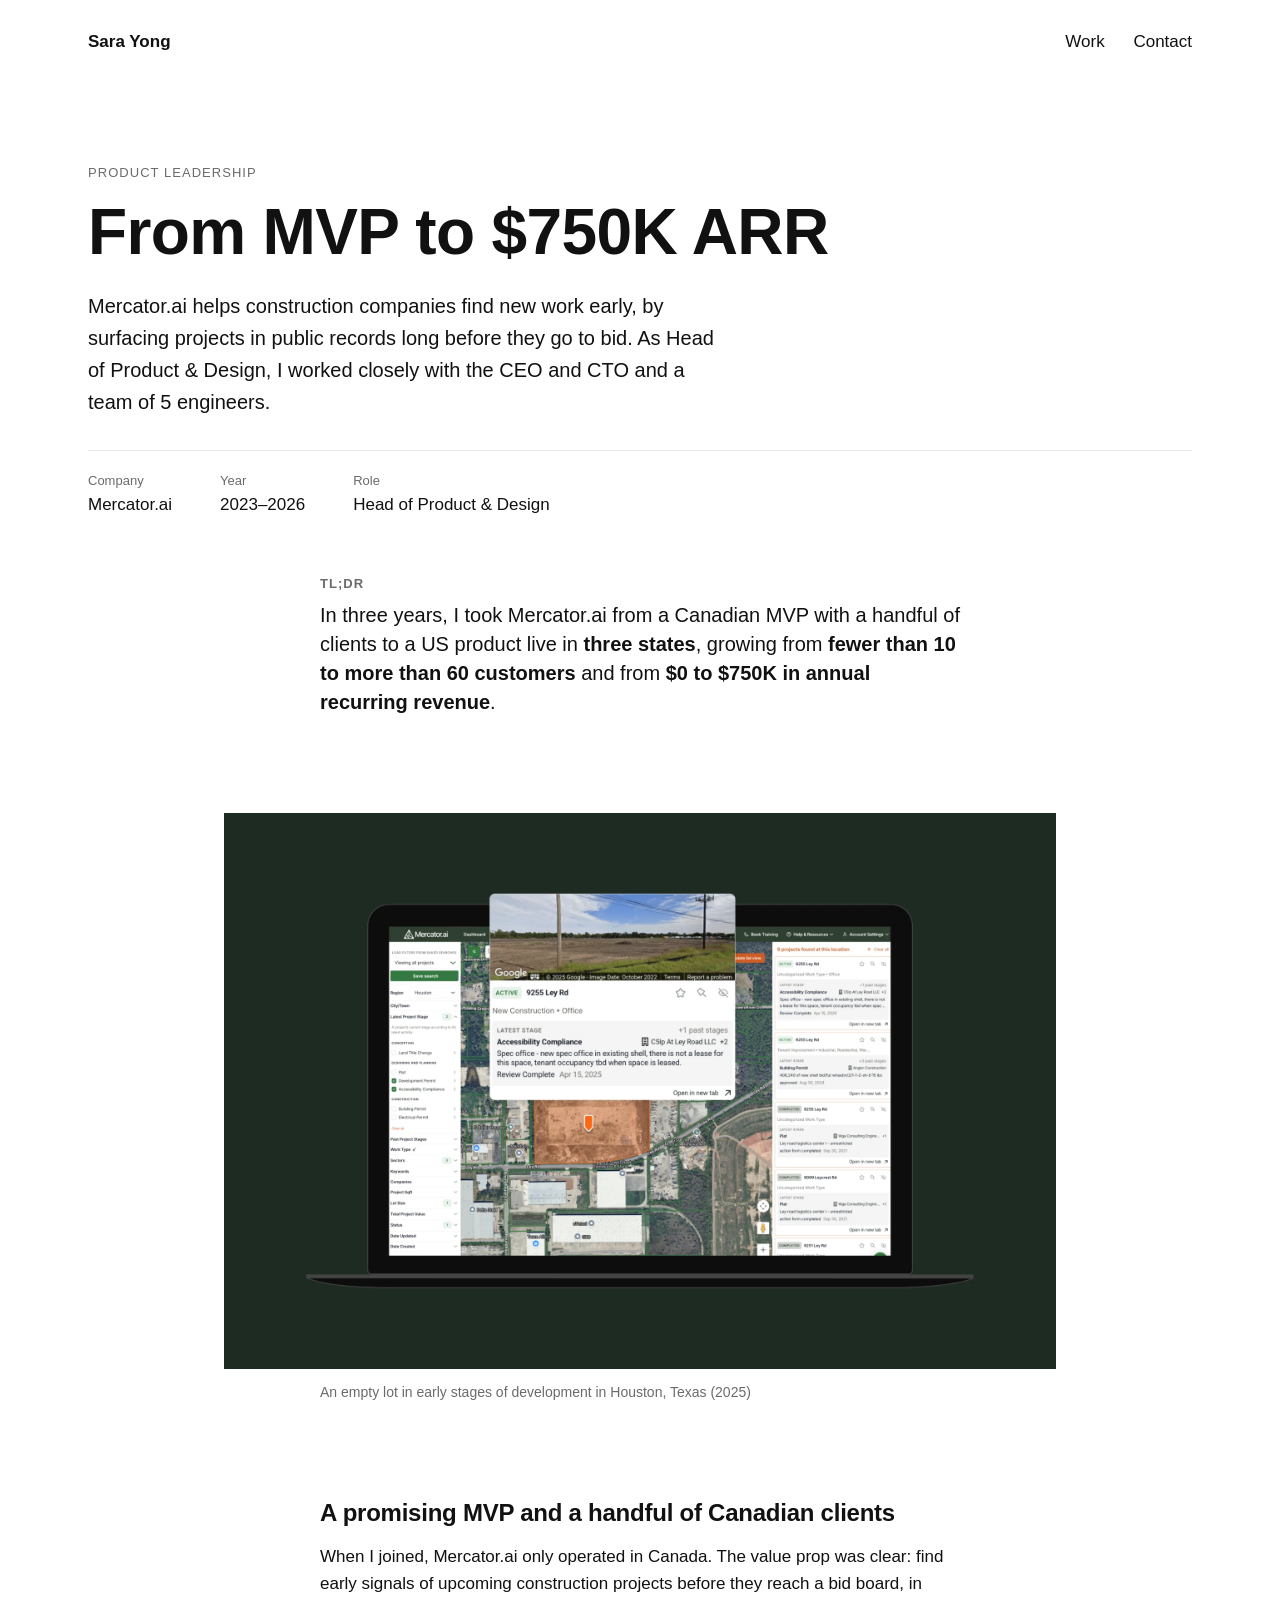
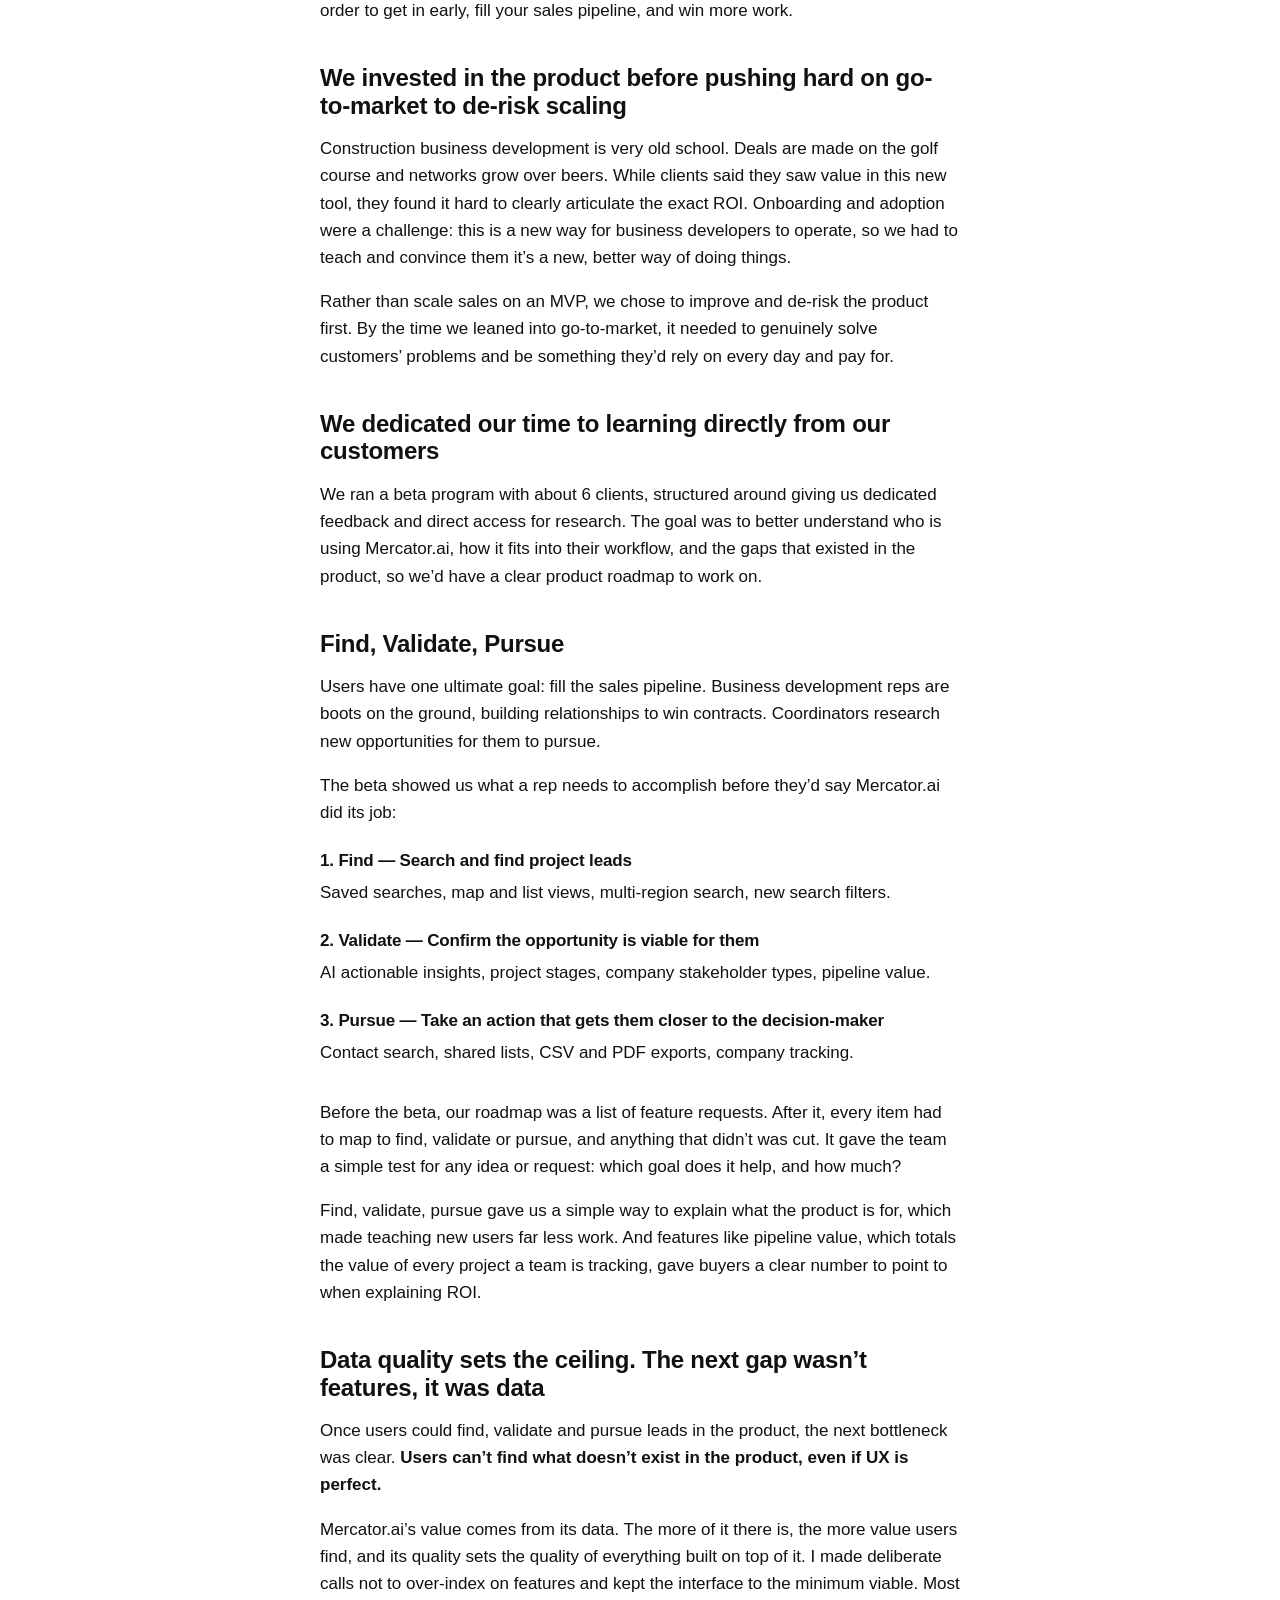
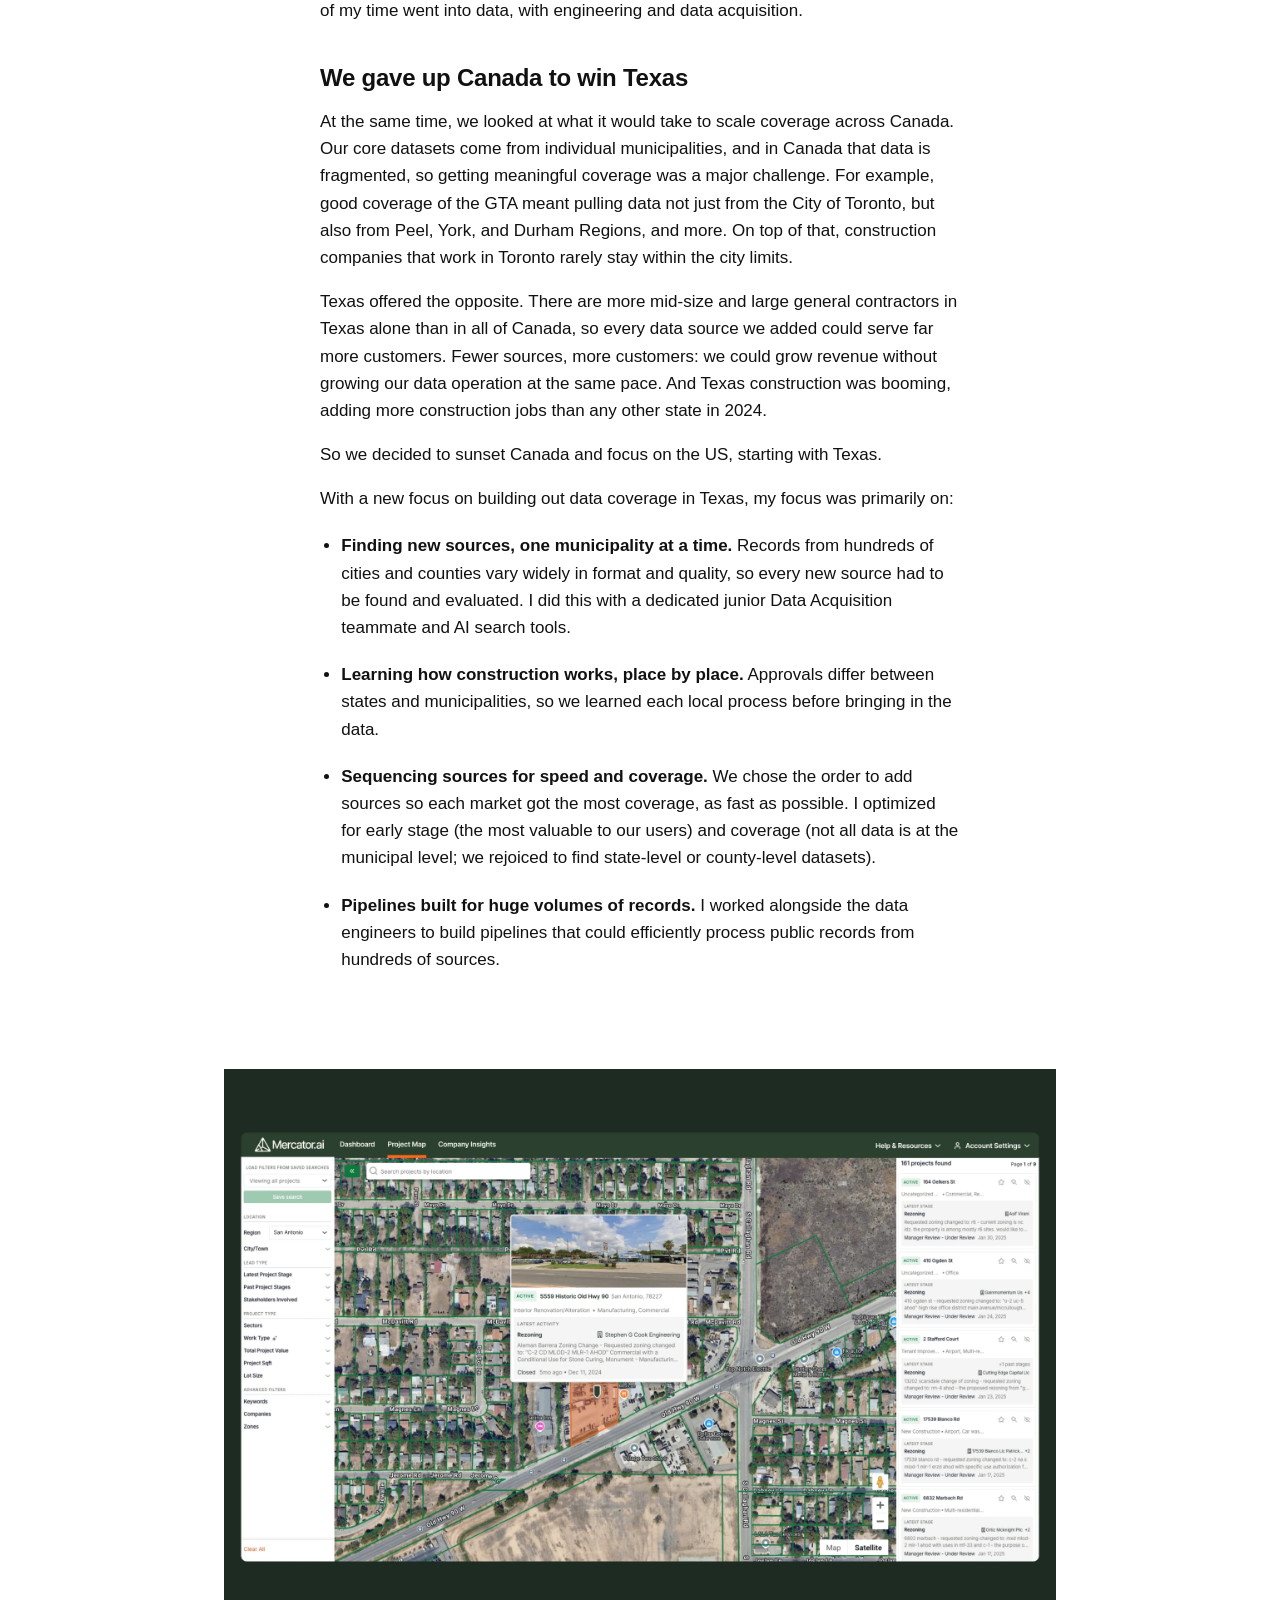
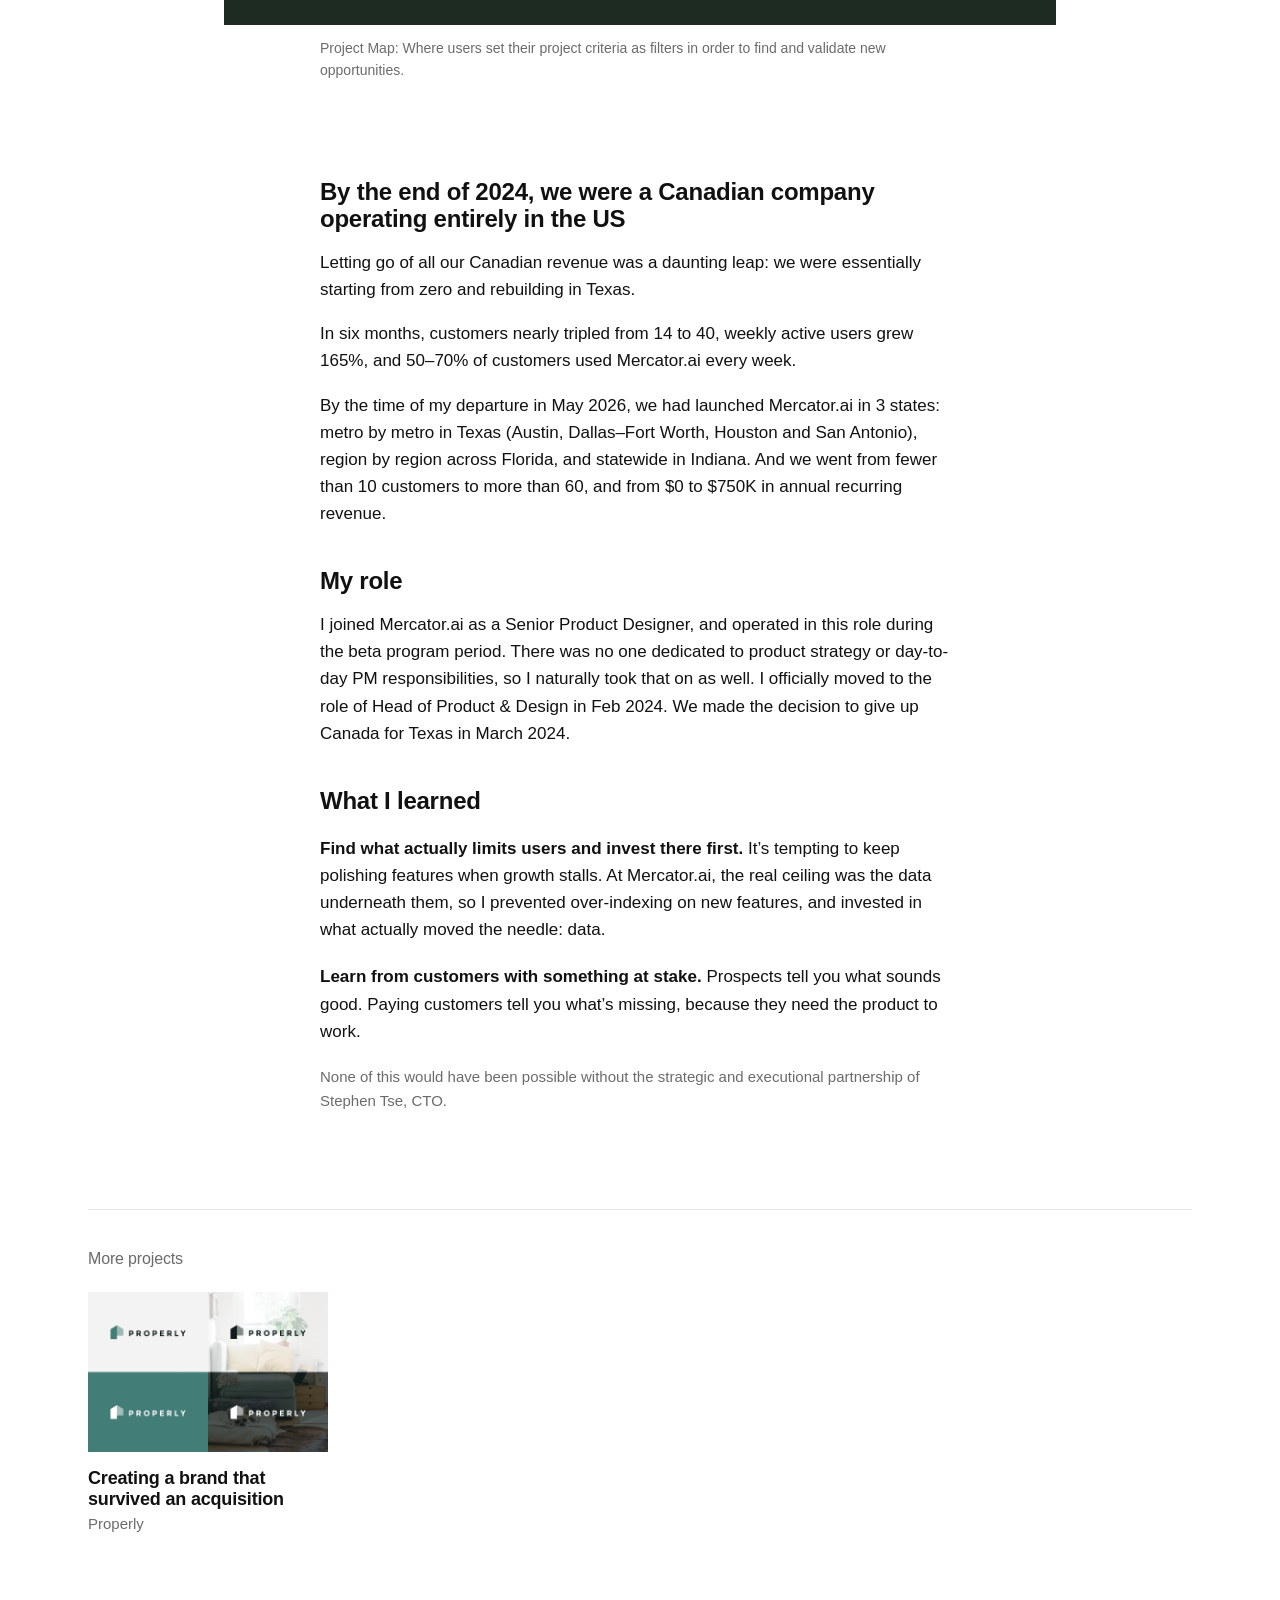
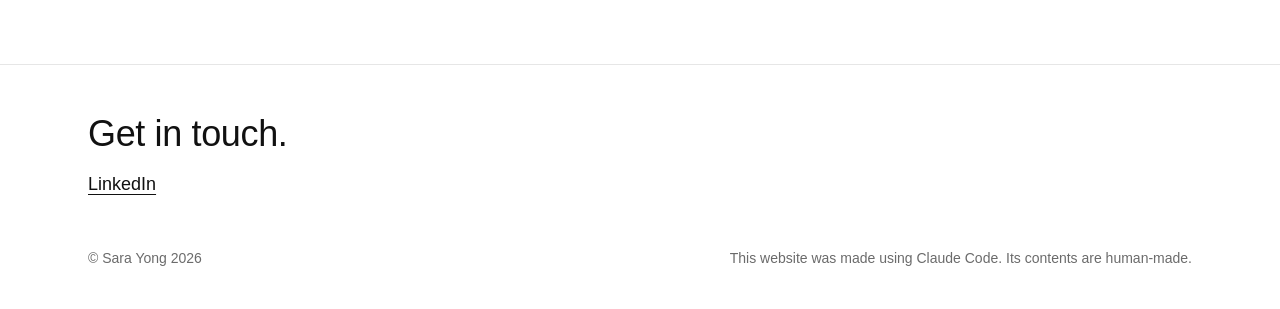
==== commit d0378ff1: "Add files via upload" ====
--- a/work/mercator-ai/index.html
+++ b/work/mercator-ai/index.html
@@ -14,8 +14,8 @@
   <meta property="og:description" content="Taking a construction-tech startup from MVP to $750K ARR: learn from a beta, focus on three user goals, and treat data as the product.">
   <meta property="og:url" content="https://sarayong.com/work/mercator-ai/">
   <meta property="og:image" content="https://sarayong.com/img/mercator-ai/houston-lot.jpg">
-  <meta property="og:image:width" content="1180">
-  <meta property="og:image:height" content="788">
+  <meta property="og:image:width" content="2000">
+  <meta property="og:image:height" content="1336">
   <meta name="twitter:card" content="summary_large_image">
 
   <link rel="icon" href="../../img/favicon.png">
@@ -53,7 +53,7 @@
     </section>
 
     <figure class="figure medium">
-      <img src="../../img/mercator-ai/houston-lot.jpg" width="1180" height="788" decoding="async"
+      <img src="../../img/mercator-ai/houston-lot.webp" width="2000" height="1336" decoding="async"
            alt="Mercator.ai on a laptop: a map of Houston with a project pin open, showing street imagery of an empty lot and its latest permit stage">
       <figcaption>An empty lot in early stages of development in Houston, Texas (2025)</figcaption>
     </figure>
@@ -95,7 +95,7 @@
     </section>
 
     <figure class="figure medium">
-      <img src="../../img/mercator-ai/project-map.jpg" width="1180" height="788" loading="lazy" decoding="async"
+      <img src="../../img/mercator-ai/project-map.webp" width="2000" height="1336" loading="lazy" decoding="async"
            alt="Mercator.ai Project Map of San Antonio: search filters on the left, a satellite map with a project card open, and a list of 161 matching projects on the right">
       <figcaption>Project Map: Where users set their project criteria as filters in order to find and validate new opportunities.</figcaption>
     </figure>
@@ -121,7 +121,7 @@
       <ul class="grid">
         <li class="card">
           <a href="../properly-brand/">
-            <img class="fill" src="../../img/properly-brand/cover.jpg" width="1180" height="788" loading="lazy" decoding="async"
+            <img class="fill" src="../../img/properly-brand/cover.webp" width="2000" height="1336" loading="lazy" decoding="async"
                  alt="The Properly logo in its updated green colours on four backgrounds">
             <h3>Creating a brand that survived an acquisition</h3>
             <p class="category">Properly</p>
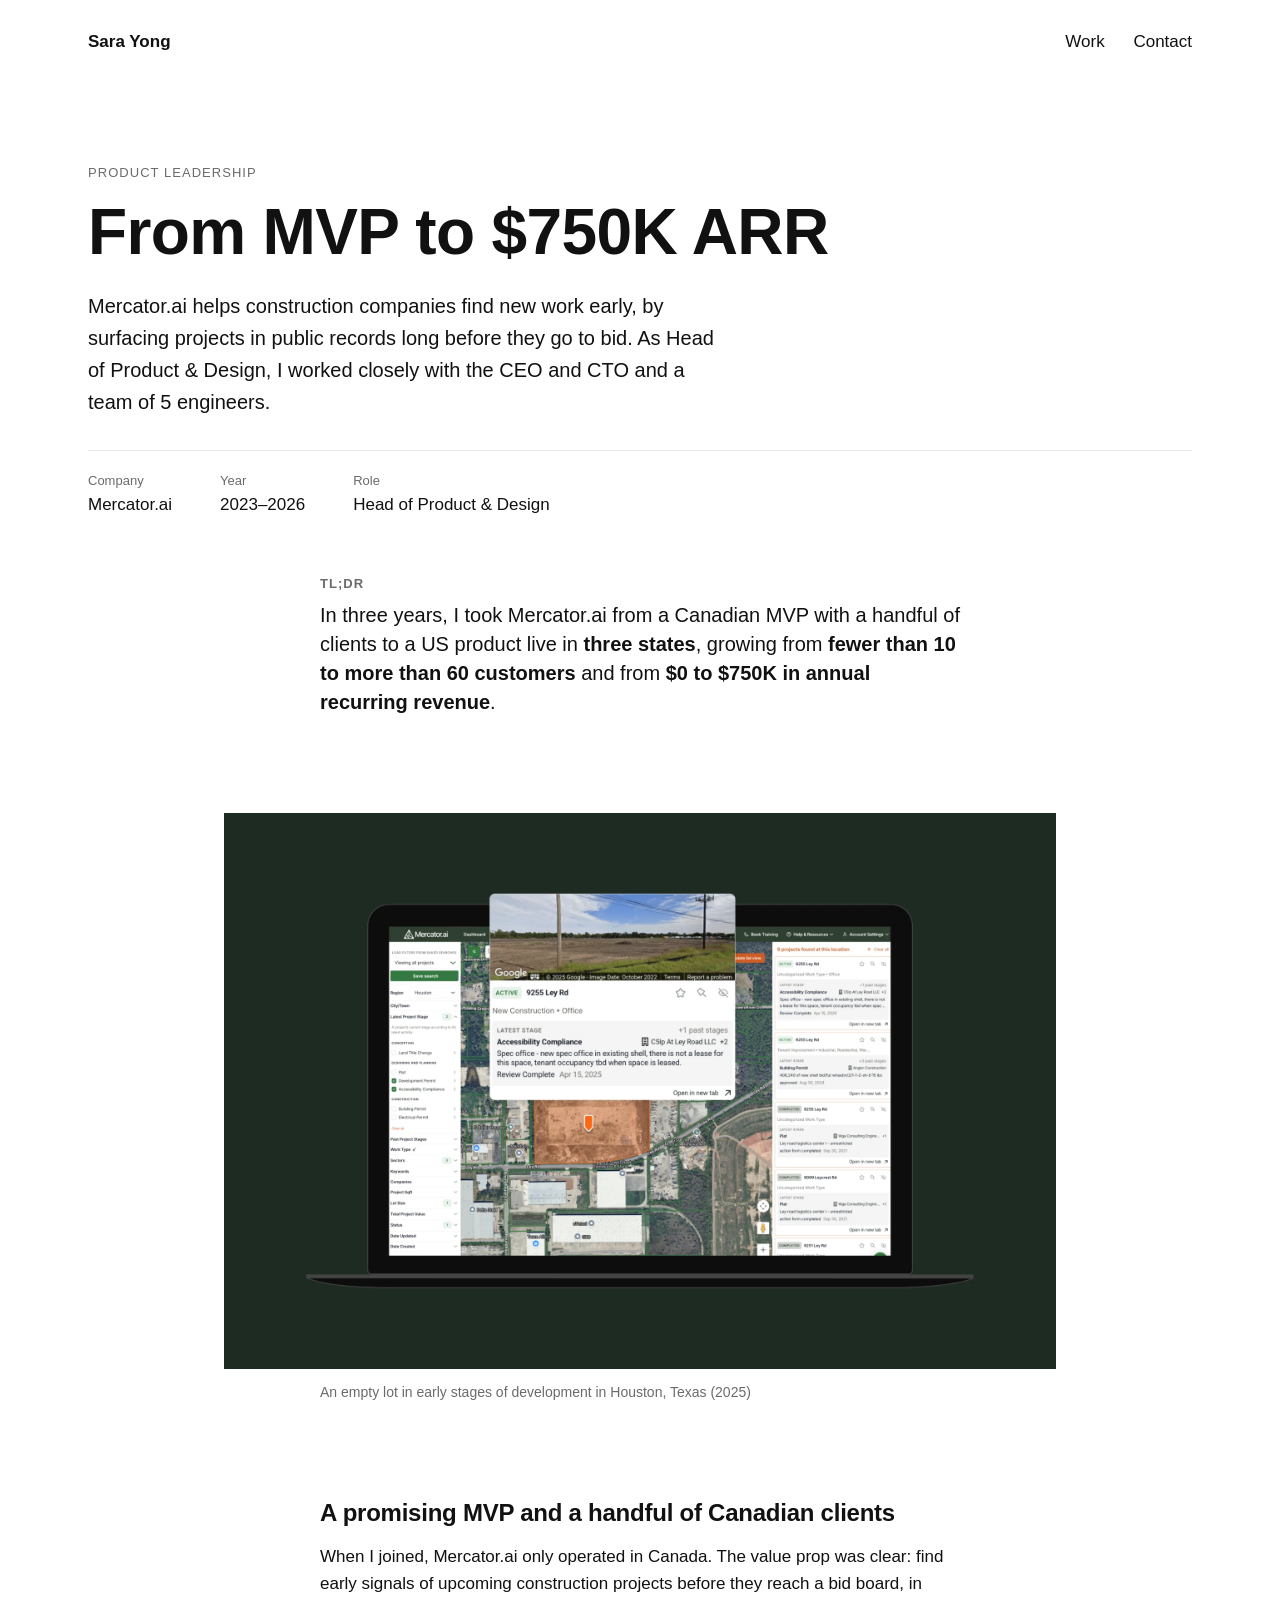
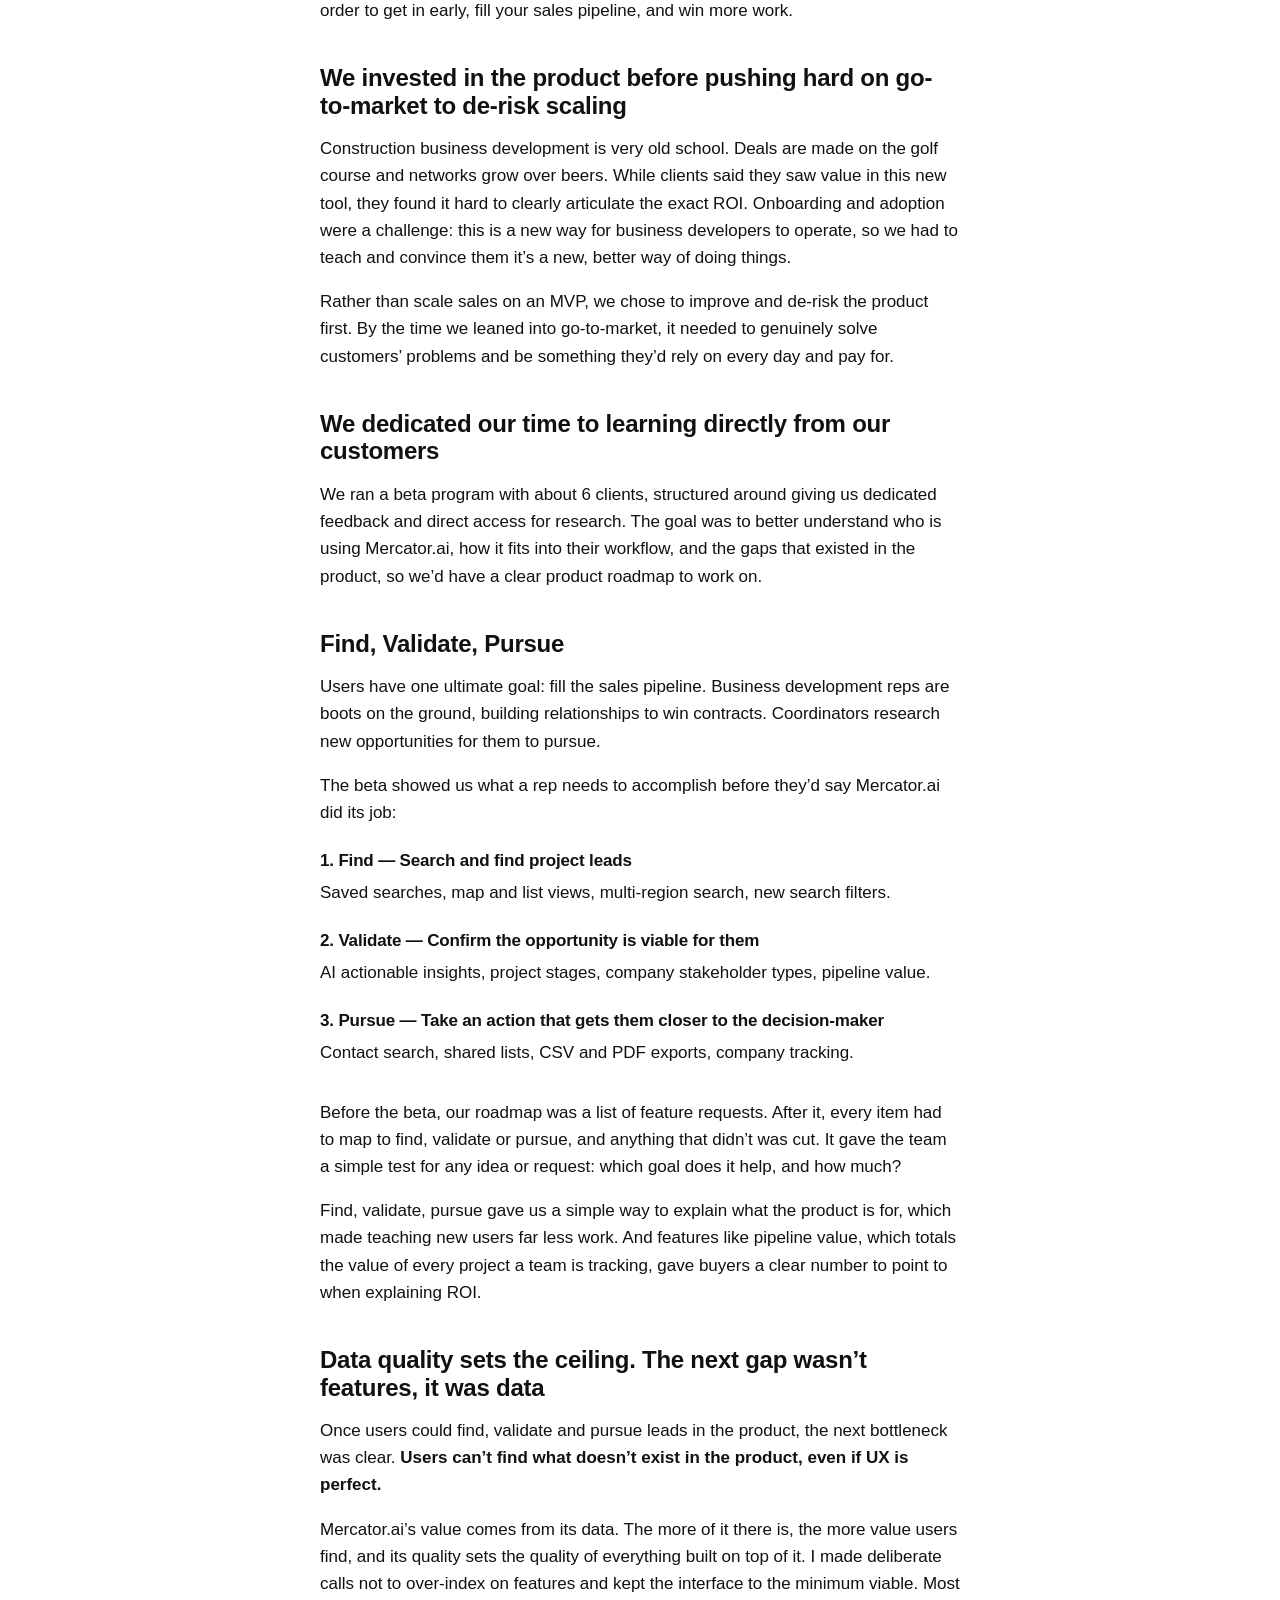
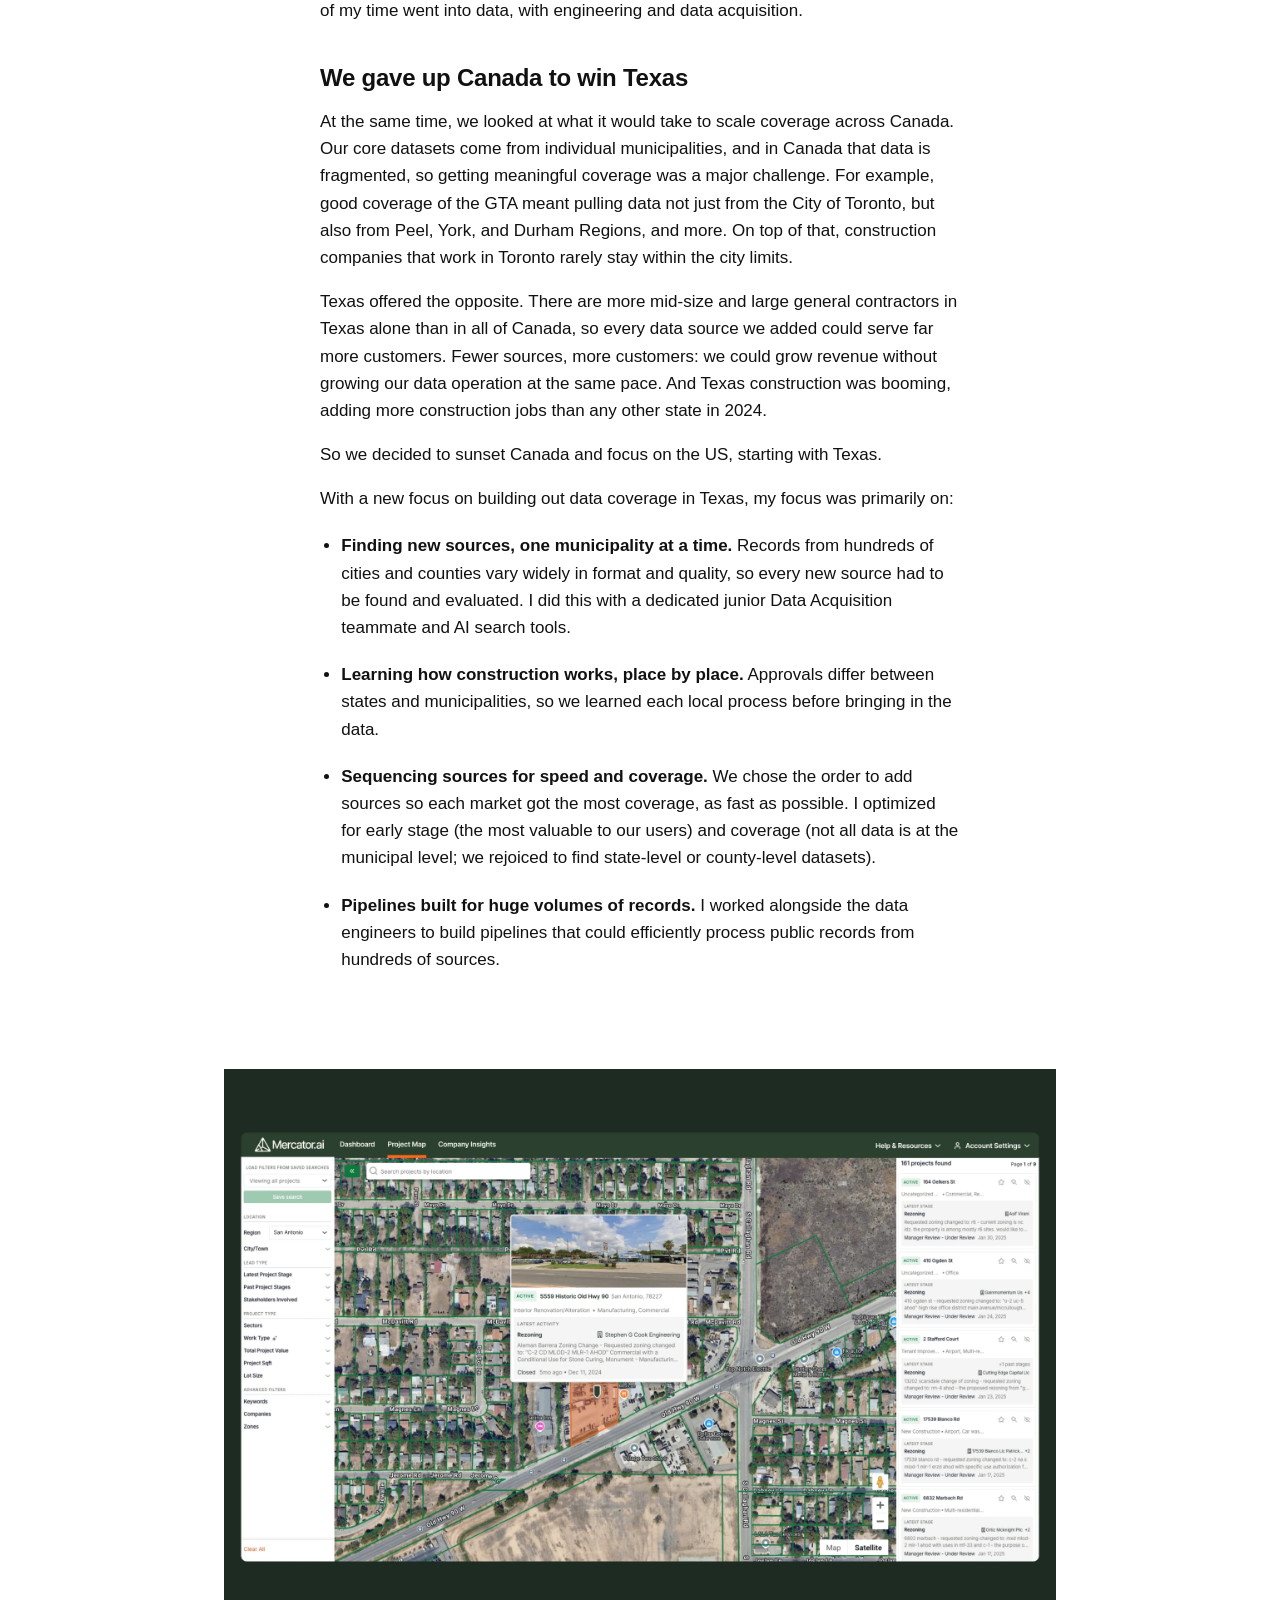
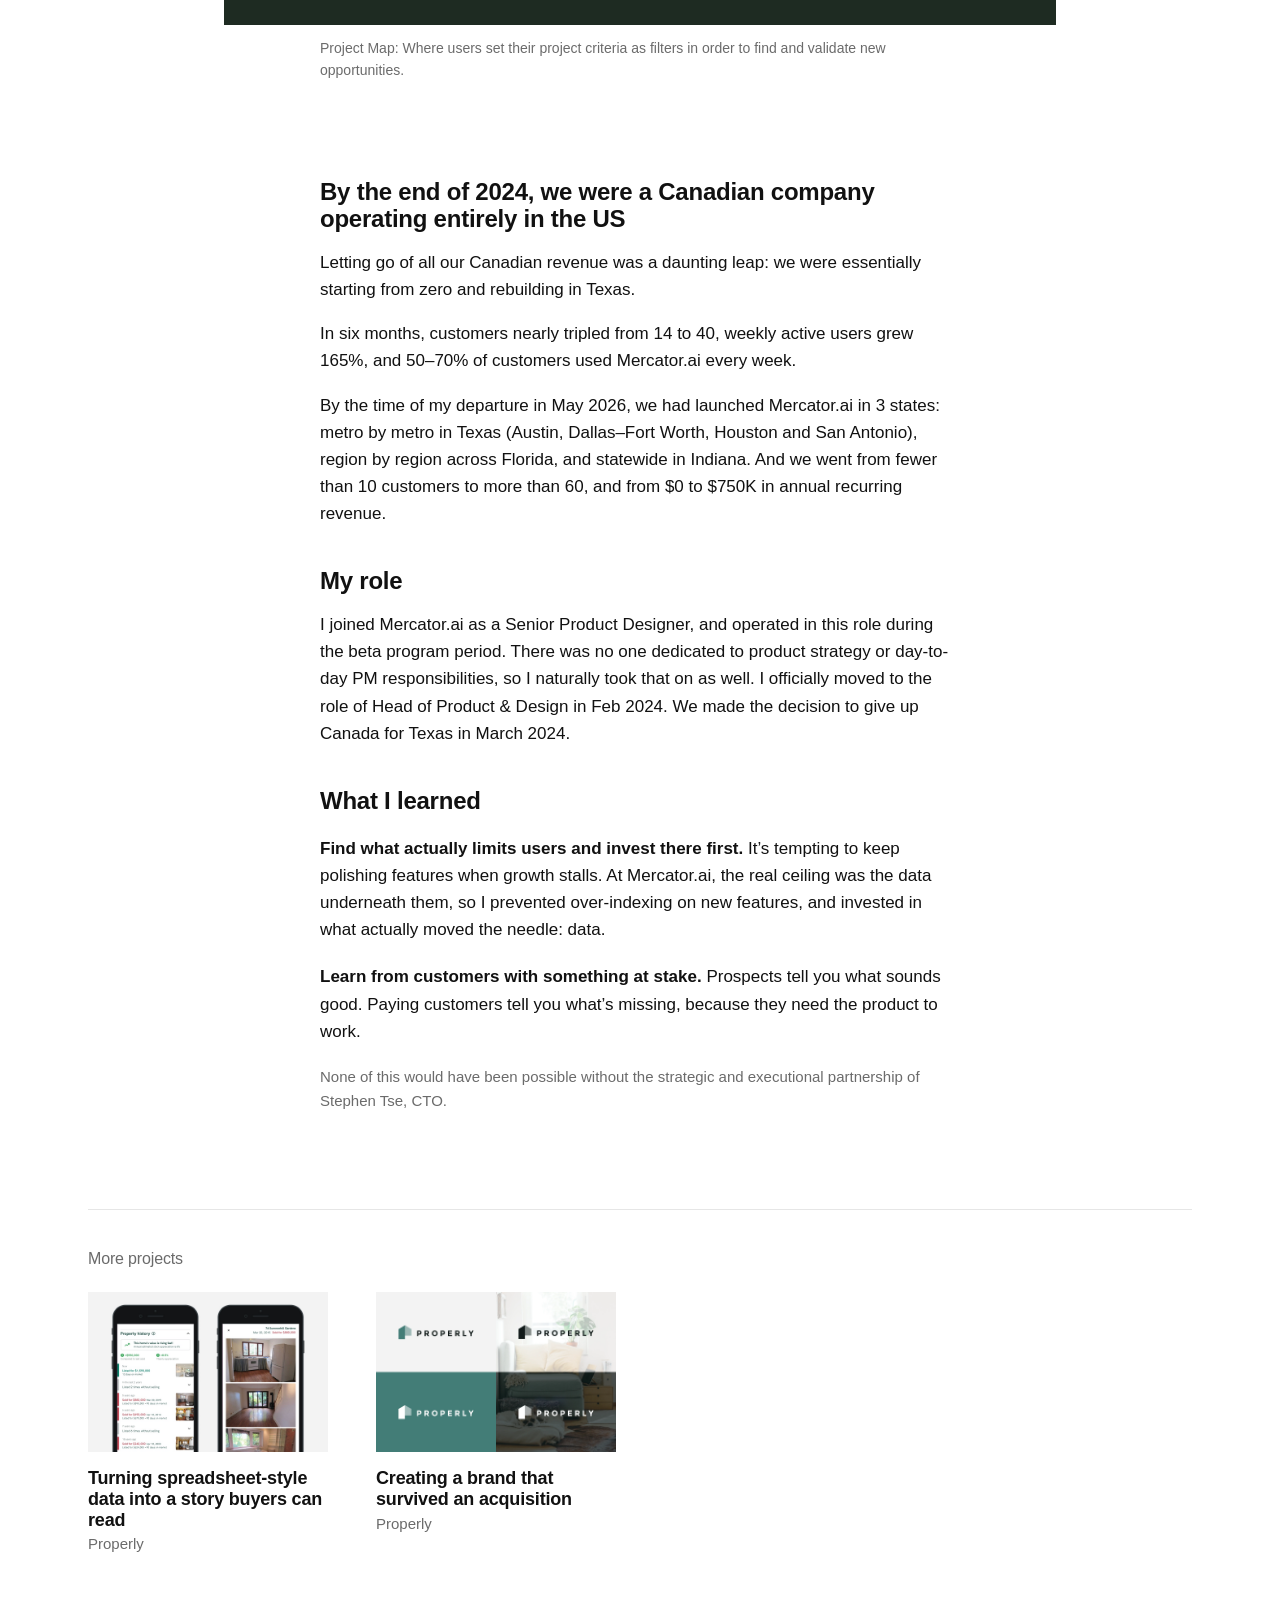
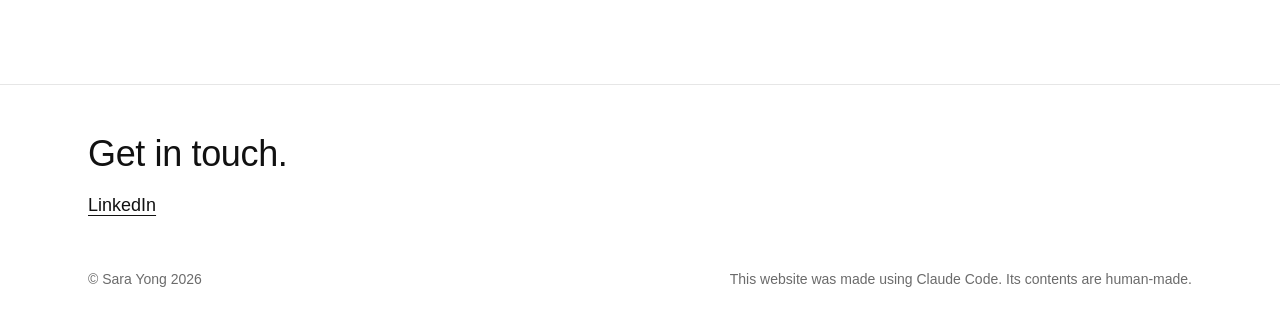
==== commit c4eb1f7c: "Add property history" ====
--- a/work/mercator-ai/index.html
+++ b/work/mercator-ai/index.html
@@ -120,6 +120,14 @@
       <h2 id="more-title">More projects</h2>
       <ul class="grid">
         <li class="card">
+          <a href="../property-history/">
+            <img class="fill" src="../../img/property-history/mobile-property-history.jpg" width="1180" height="788" loading="lazy" decoding="async"
+                 alt="Property history design for Properly, annotated with changes made after user testing">
+            <h3>Turning spreadsheet-style data into a story buyers can read</h3>
+            <p class="category">Properly</p>
+          </a>
+        </li>
+        <li class="card">
           <a href="../properly-brand/">
             <img class="fill" src="../../img/properly-brand/cover.webp" width="2000" height="1336" loading="lazy" decoding="async"
                  alt="The Properly logo in its updated green colours on four backgrounds">
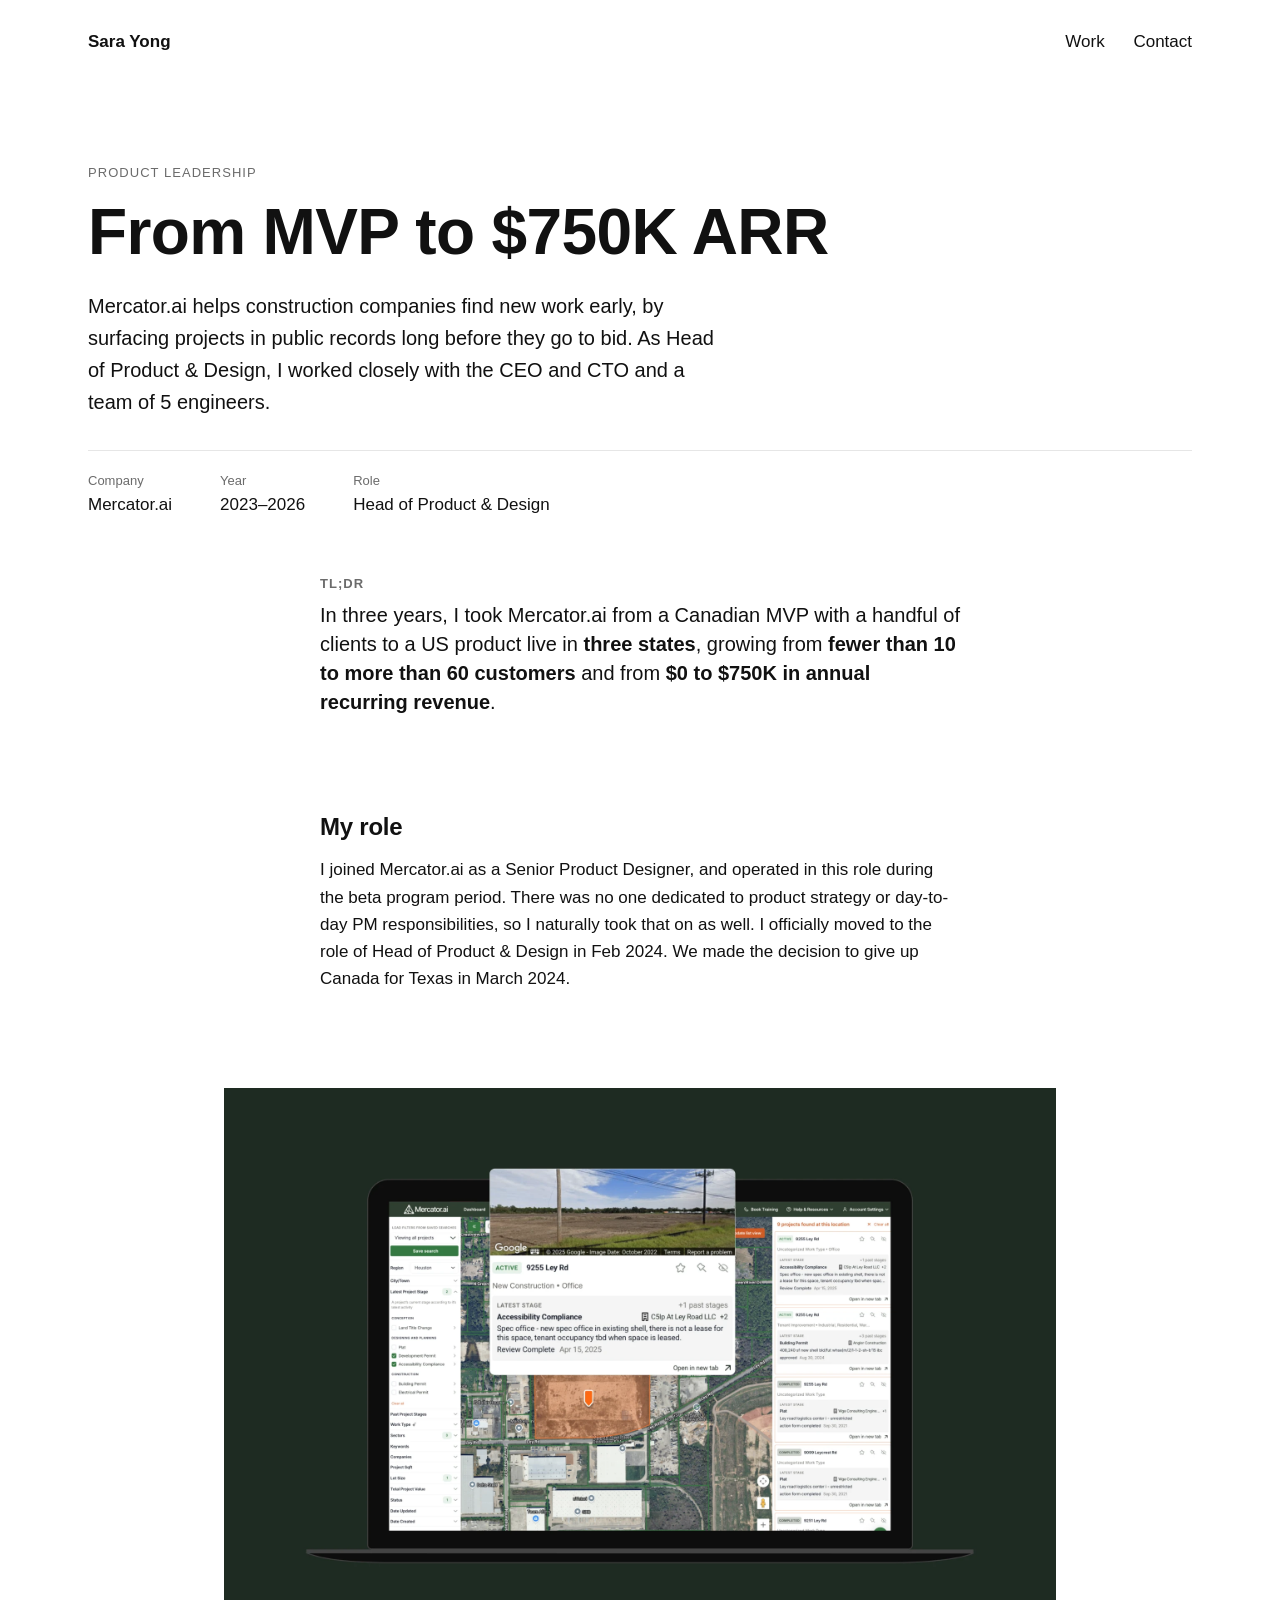
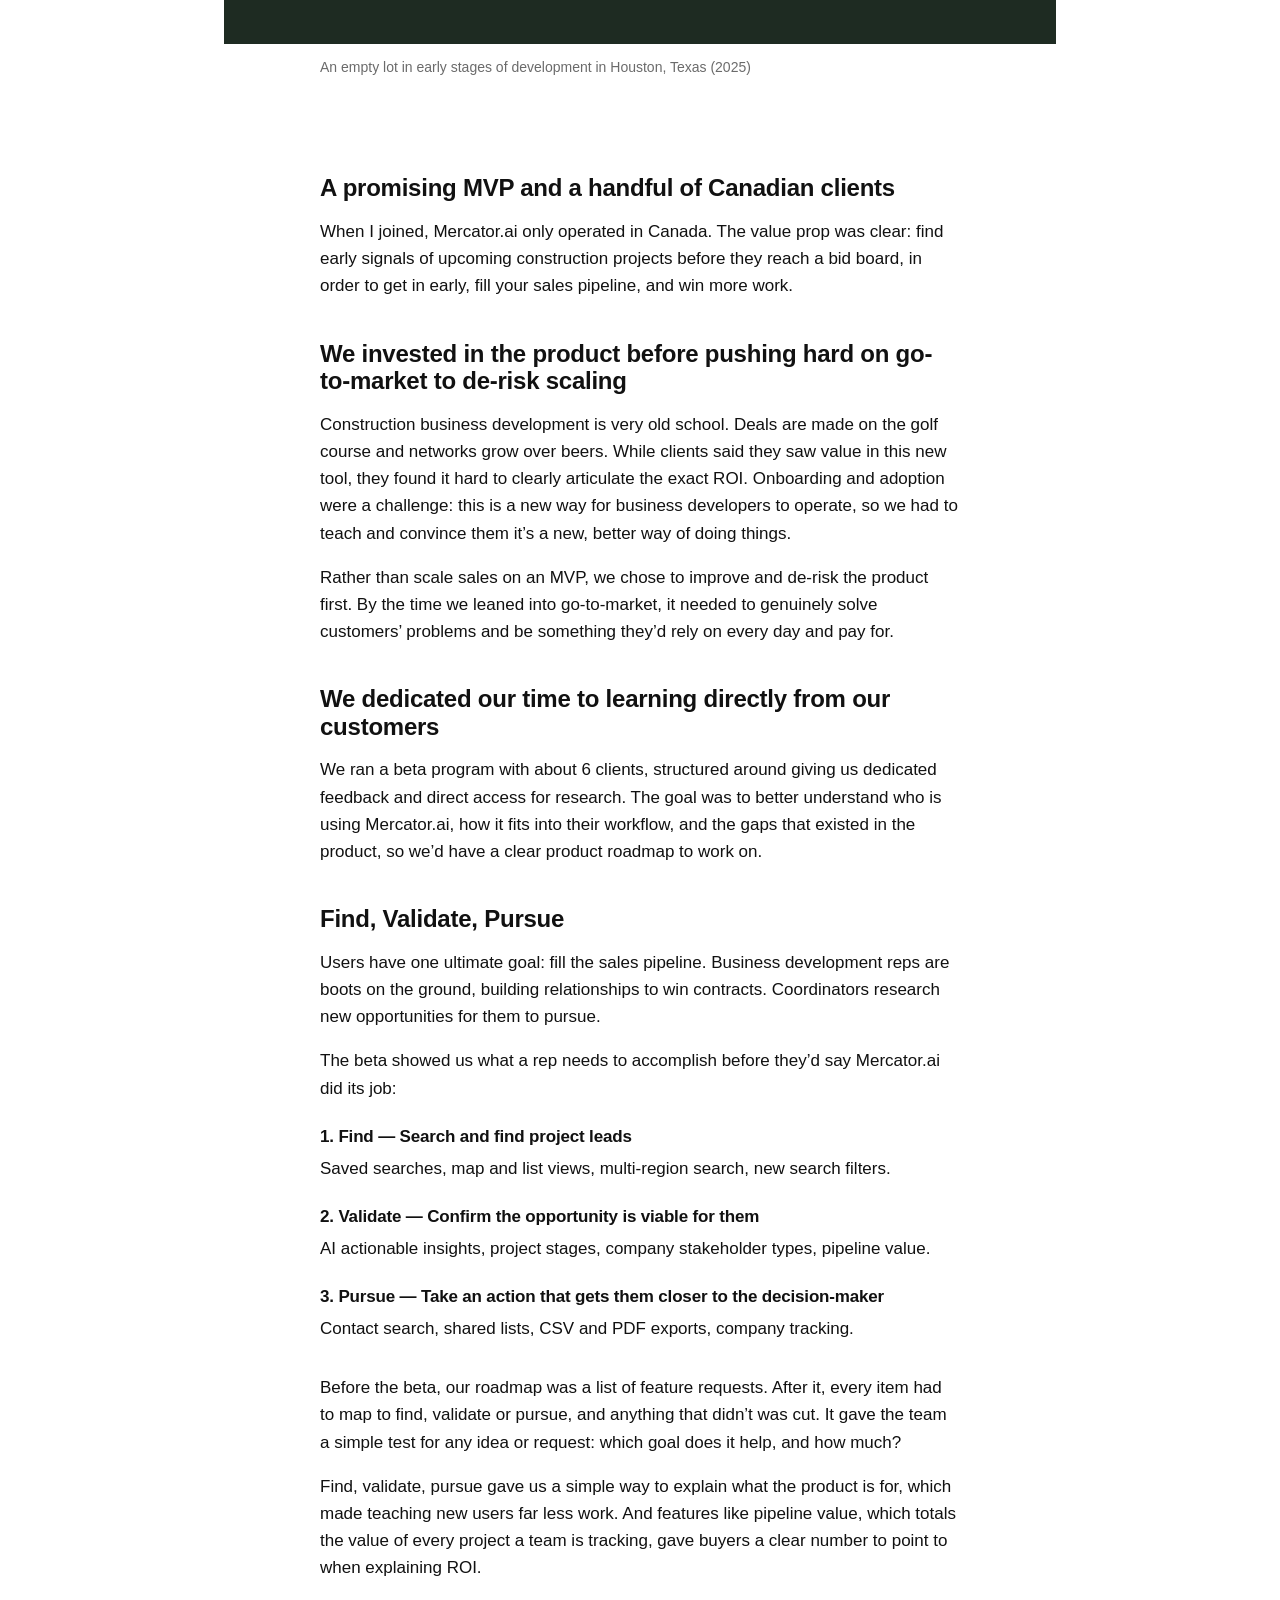
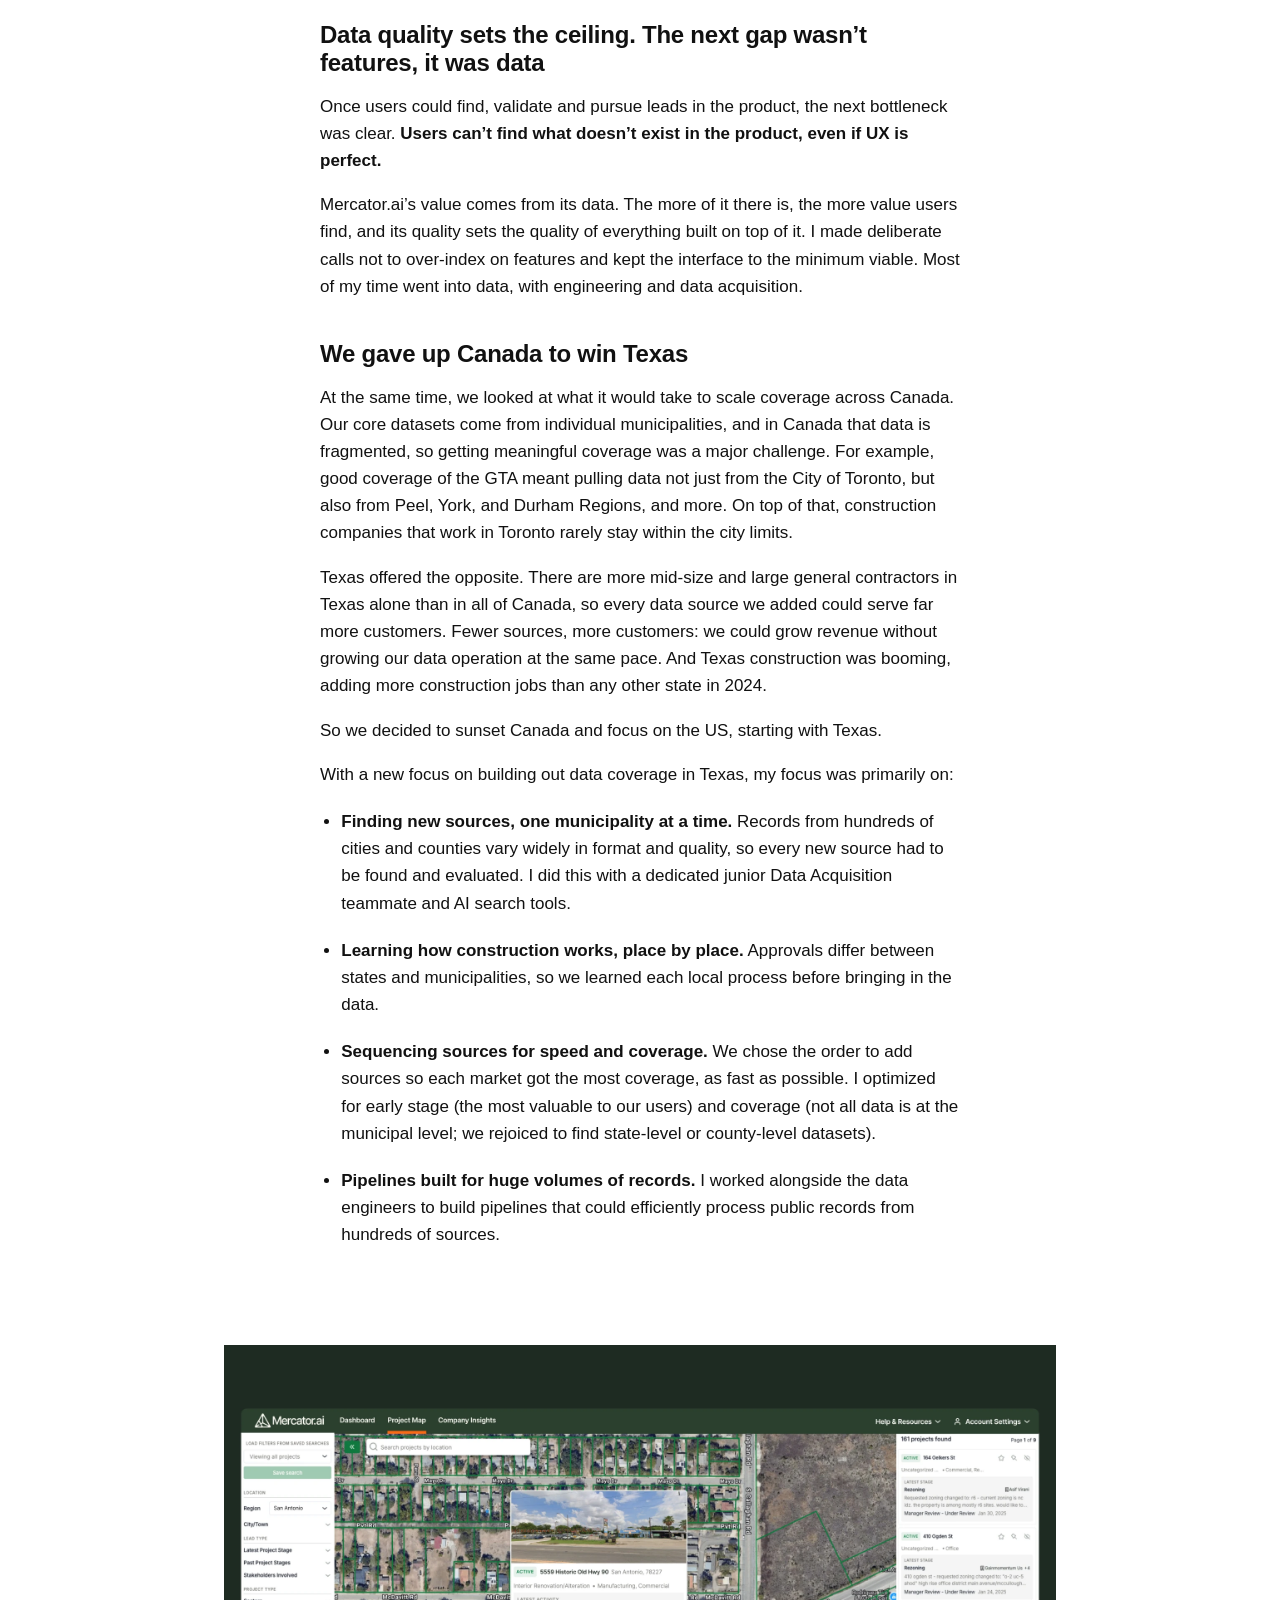
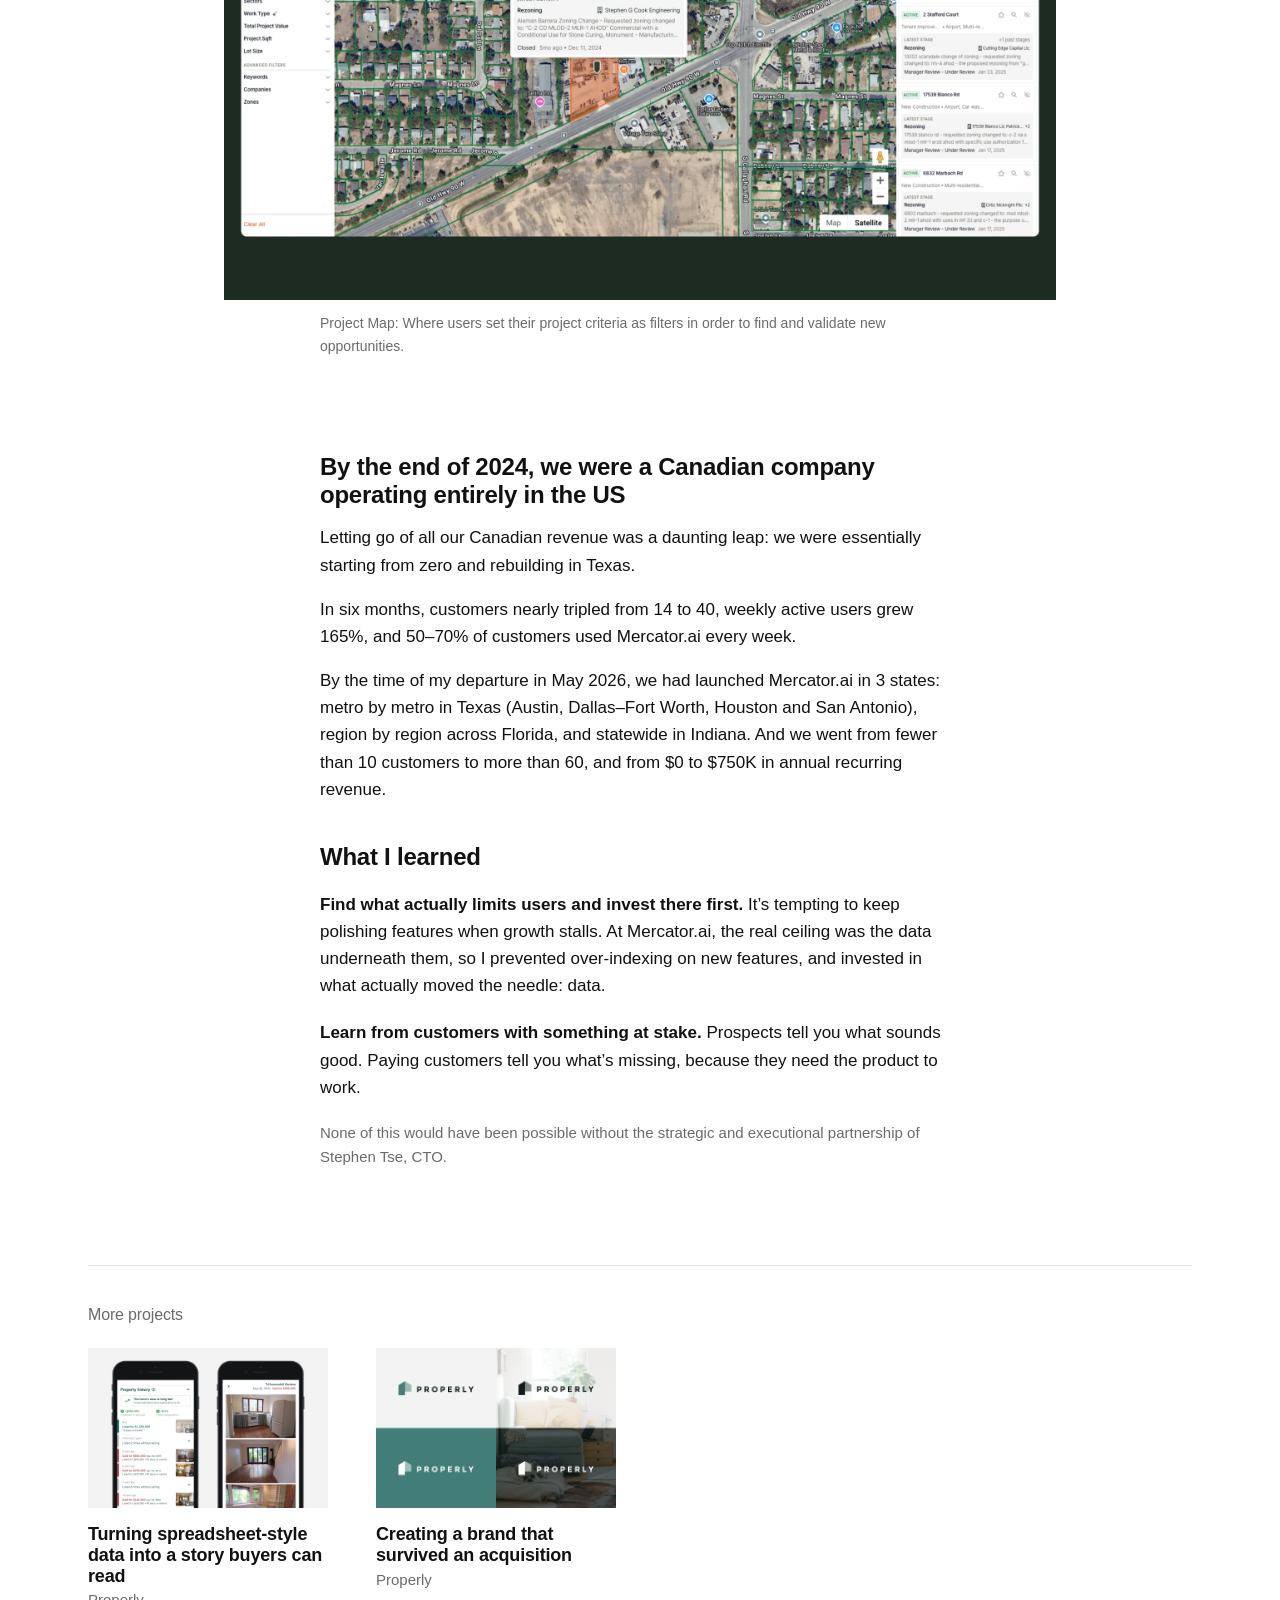
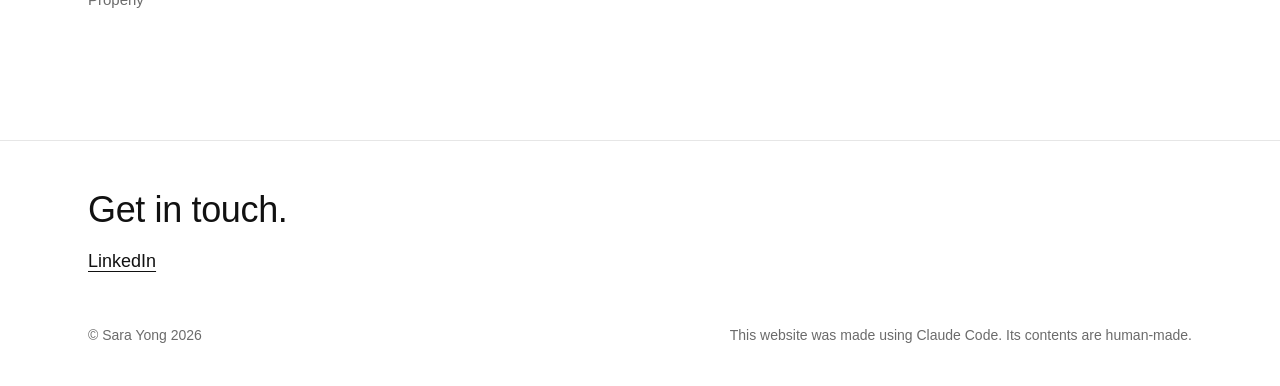
==== commit 133eb1b0: "Add files via upload" ====
--- a/work/mercator-ai/index.html
+++ b/work/mercator-ai/index.html
@@ -50,6 +50,11 @@
     <section class="impact" aria-labelledby="s-tldr">
       <h2 class="step" id="s-tldr">TL;DR</h2>
       <p class="impact-text">In three years, I took Mercator.ai from a Canadian MVP with a handful of clients to a US product live in <strong>three states</strong>, growing from <strong>fewer than 10 to more than 60 customers</strong> and from <strong>$0 to $750K in annual recurring revenue</strong>.</p>
+    </section>
+
+    <section class="section">
+      <h2>My role</h2>
+      <p>I joined Mercator.ai as a Senior Product Designer, and operated in this role during the beta program period. There was no one dedicated to product strategy or day-to-day PM responsibilities, so I naturally took that on as well. I officially moved to the role of Head of Product &amp; Design in Feb 2024. We made the decision to give up Canada for Texas in March 2024.</p>
     </section>
 
     <figure class="figure medium">
@@ -105,8 +110,6 @@
       <p>Letting go of all our Canadian revenue was a daunting leap: we were essentially starting from zero and rebuilding in Texas.</p>
       <p>In six months, customers nearly tripled from 14 to 40, weekly active users grew 165%, and 50–70% of customers used Mercator.ai every week.</p>
       <p>By the time of my departure in May 2026, we had launched Mercator.ai in 3 states: metro by metro in Texas (Austin, Dallas–Fort Worth, Houston and San Antonio), region by region across Florida, and statewide in Indiana. And we went from fewer than 10 customers to more than 60, and from $0 to $750K in annual recurring revenue.</p>
-      <h2>My role</h2>
-      <p>I joined Mercator.ai as a Senior Product Designer, and operated in this role during the beta program period. There was no one dedicated to product strategy or day-to-day PM responsibilities, so I naturally took that on as well. I officially moved to the role of Head of Product &amp; Design in Feb 2024. We made the decision to give up Canada for Texas in March 2024.</p>
       <h2>What I learned</h2>
       <ul class="focus-list no-bullets">
         <li><strong>Find what actually limits users and invest there first.</strong> It’s tempting to keep polishing features when growth stalls. At Mercator.ai, the real ceiling was the data underneath them, so I prevented over-indexing on new features, and invested in what actually moved the needle: data.</li>
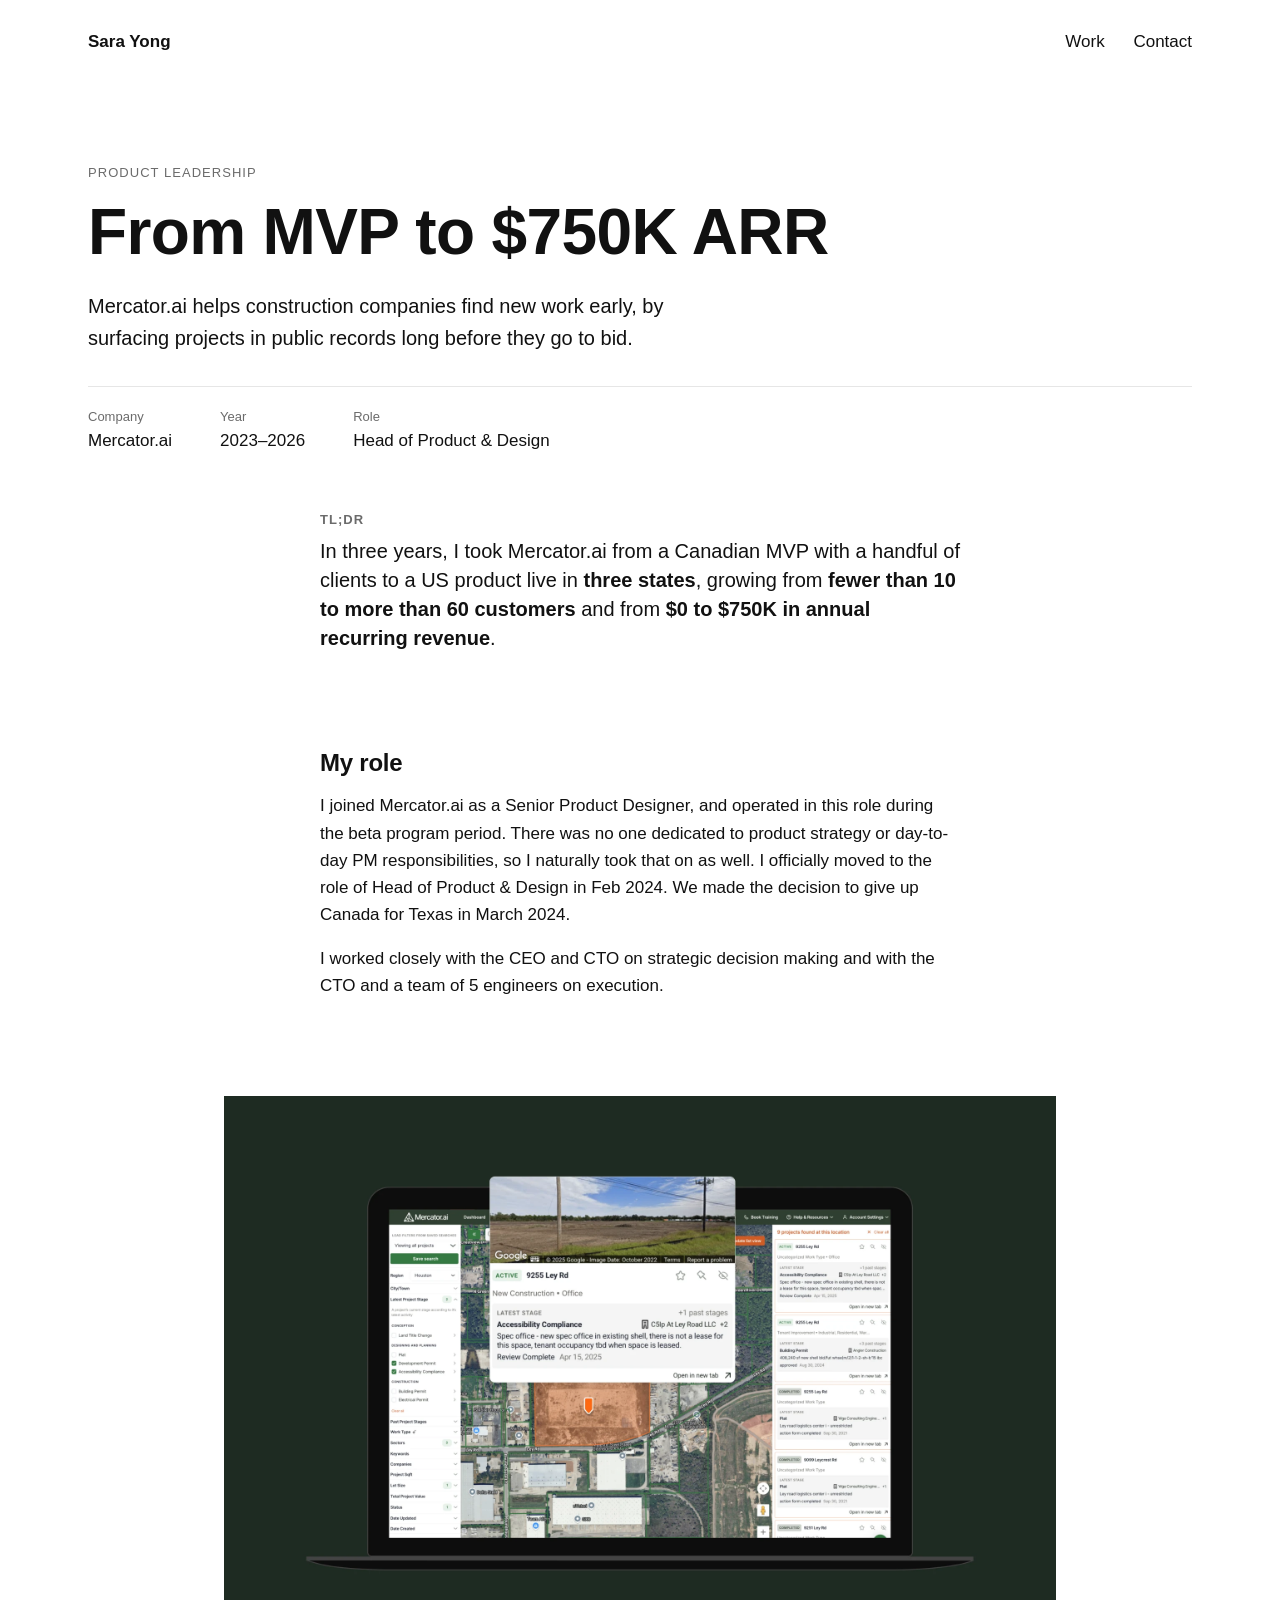
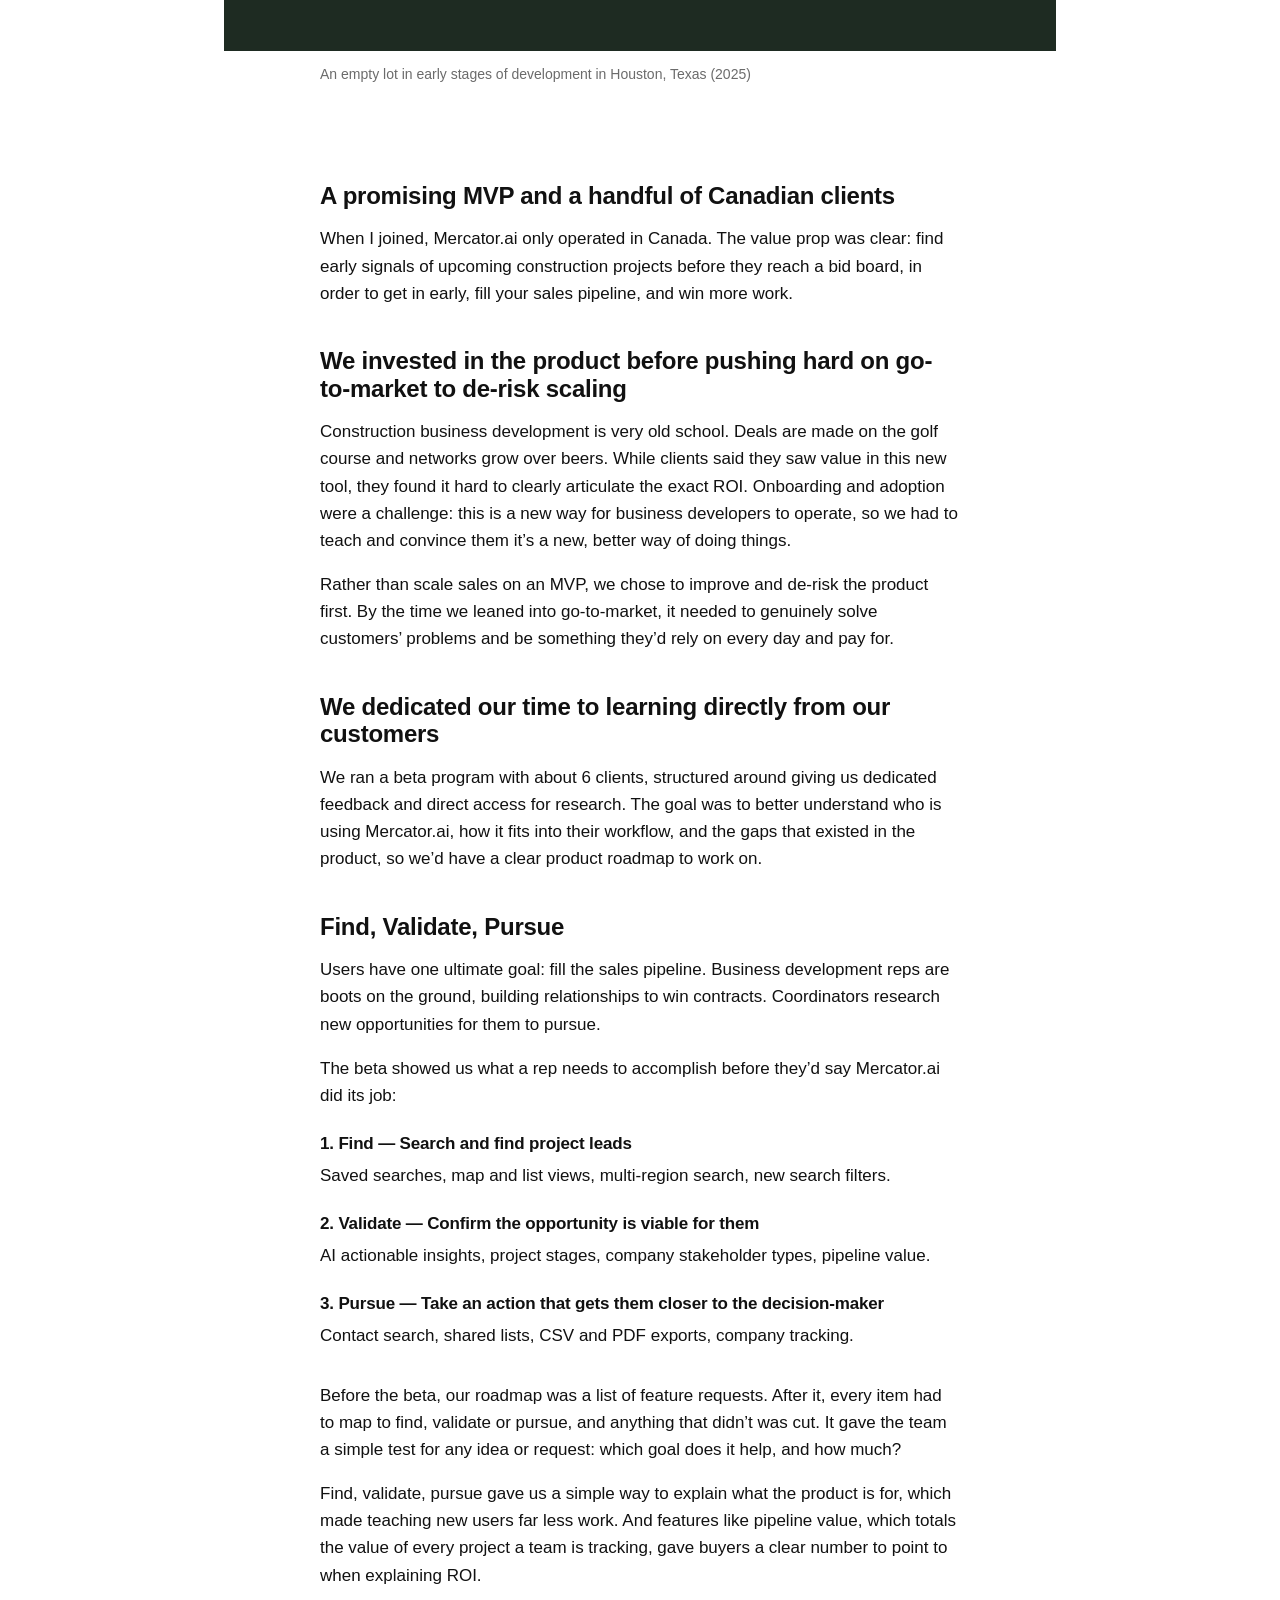
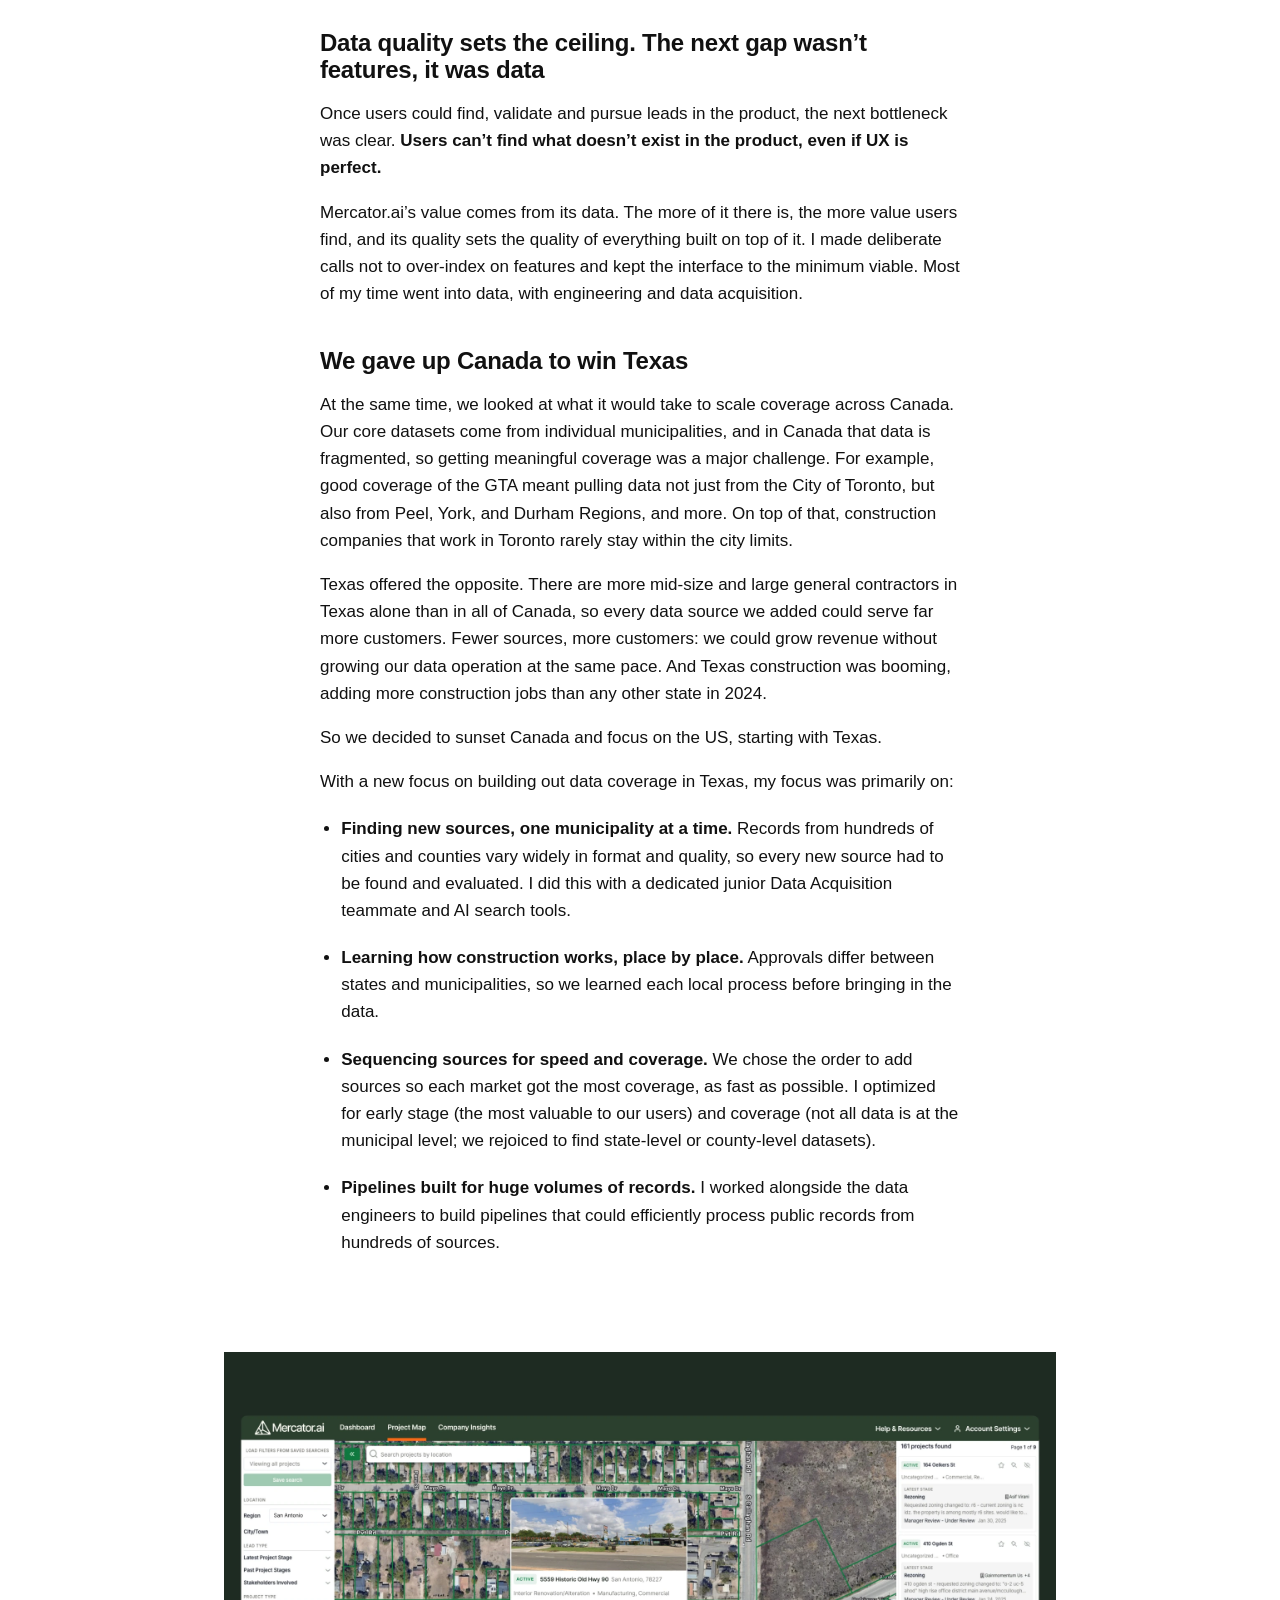
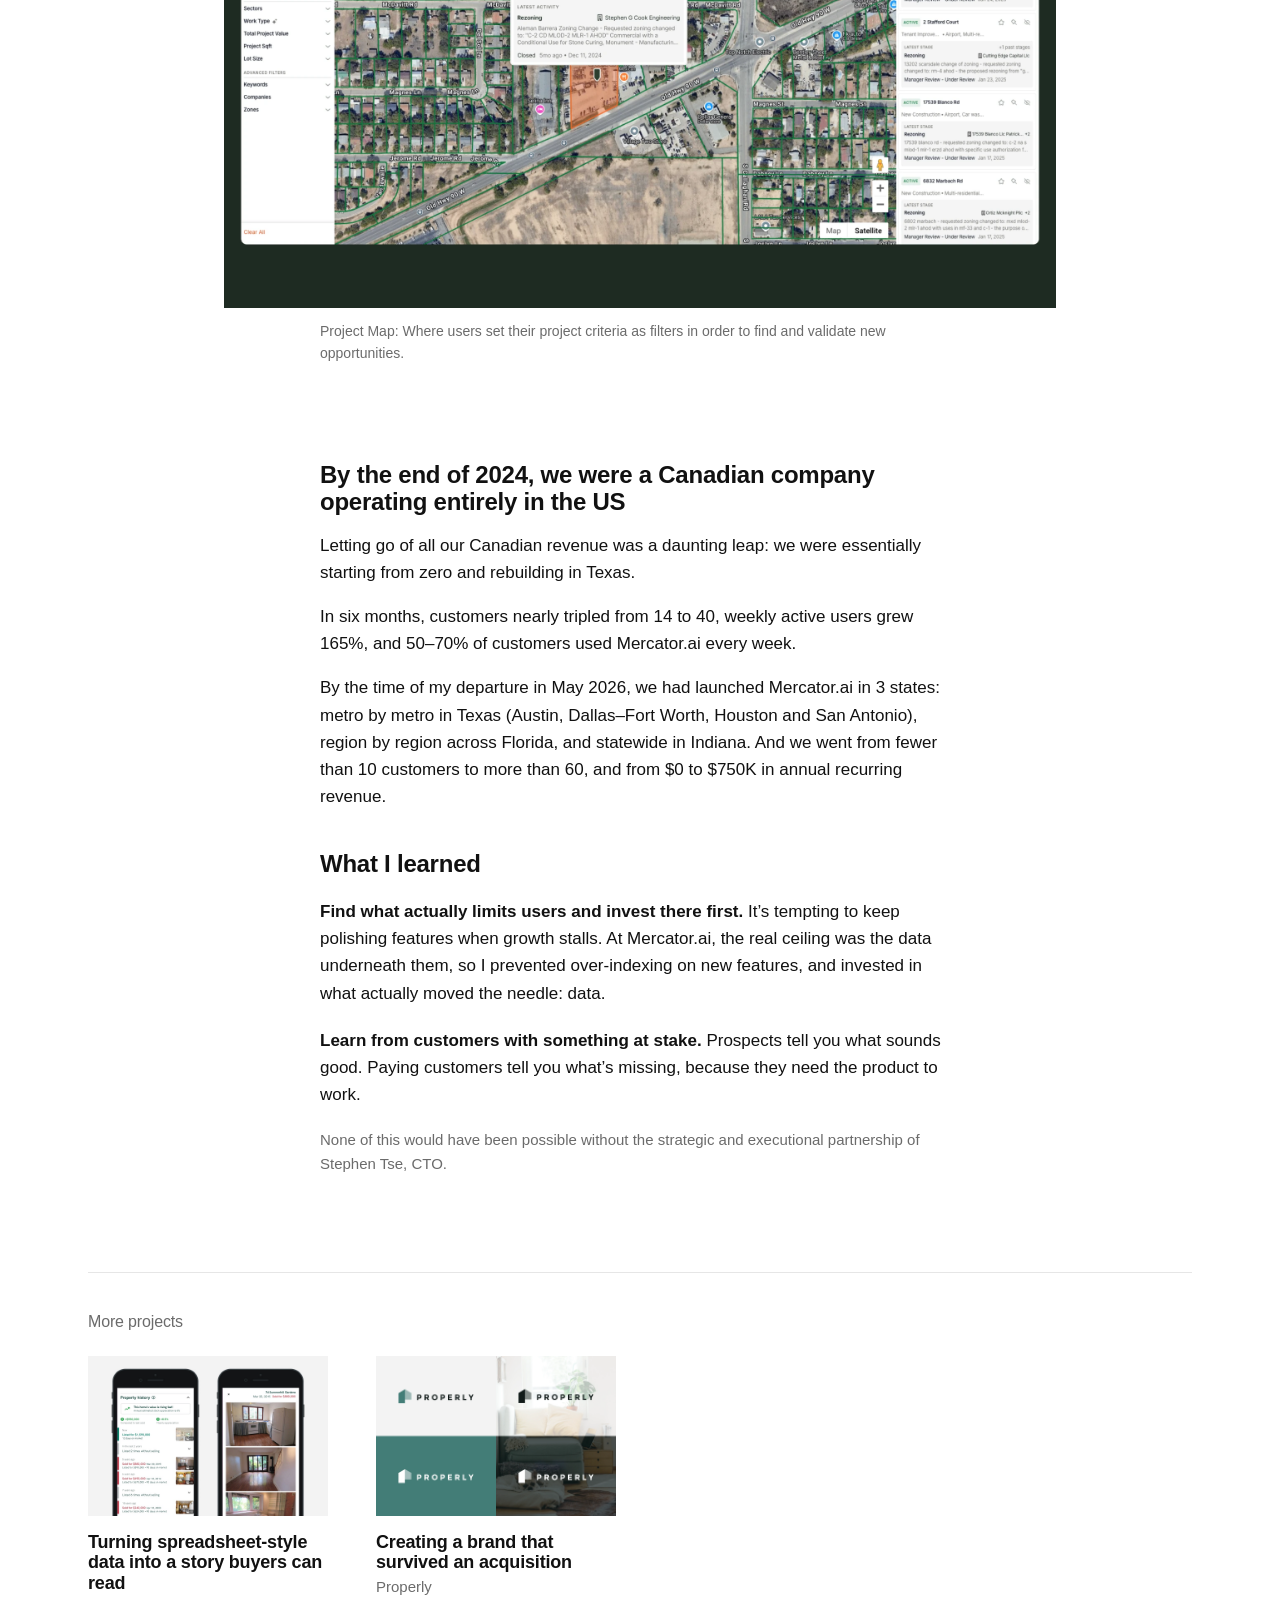
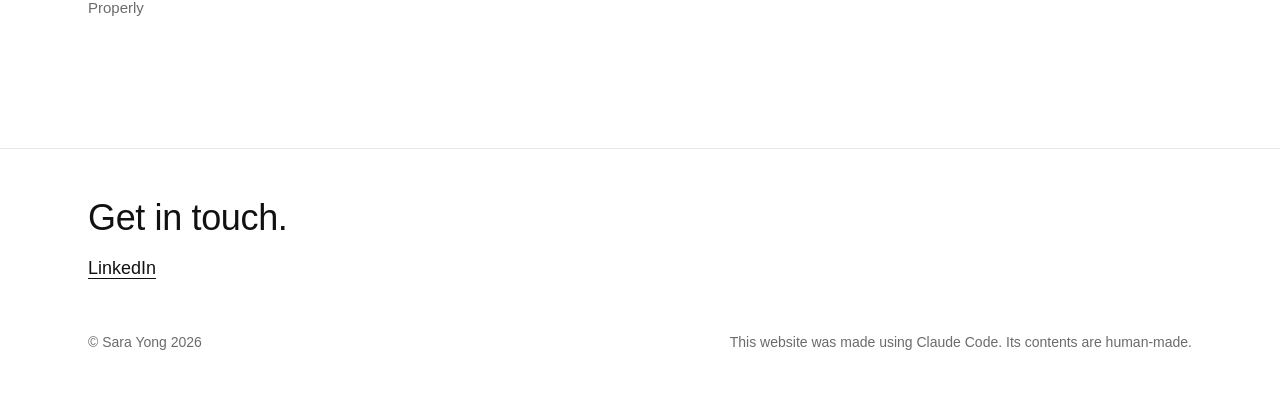
==== commit b8abd5d3: "Add files via upload" ====
--- a/work/mercator-ai/index.html
+++ b/work/mercator-ai/index.html
@@ -38,7 +38,7 @@
     <header class="project-head">
       <p class="eyebrow">Product Leadership</p>
       <h1>From MVP to $750K ARR</h1>
-      <p class="summary">Mercator.ai helps construction companies find new work early, by surfacing projects in public records long before they go to bid. As Head of Product &amp; Design, I worked closely with the CEO and CTO and a team of 5 engineers.</p>
+      <p class="summary">Mercator.ai helps construction companies find new work early, by surfacing projects in public records long before they go to bid.</p>
       <dl class="details">
         <div><dt>Company</dt><dd>Mercator.ai</dd></div>
         <div><dt>Year</dt><dd>2023–2026</dd></div>
@@ -55,6 +55,7 @@
     <section class="section">
       <h2>My role</h2>
       <p>I joined Mercator.ai as a Senior Product Designer, and operated in this role during the beta program period. There was no one dedicated to product strategy or day-to-day PM responsibilities, so I naturally took that on as well. I officially moved to the role of Head of Product &amp; Design in Feb 2024. We made the decision to give up Canada for Texas in March 2024.</p>
+      <p>I worked closely with the CEO and CTO on strategic decision making and with the CTO and a team of 5 engineers on execution.</p>
     </section>
 
     <figure class="figure medium">
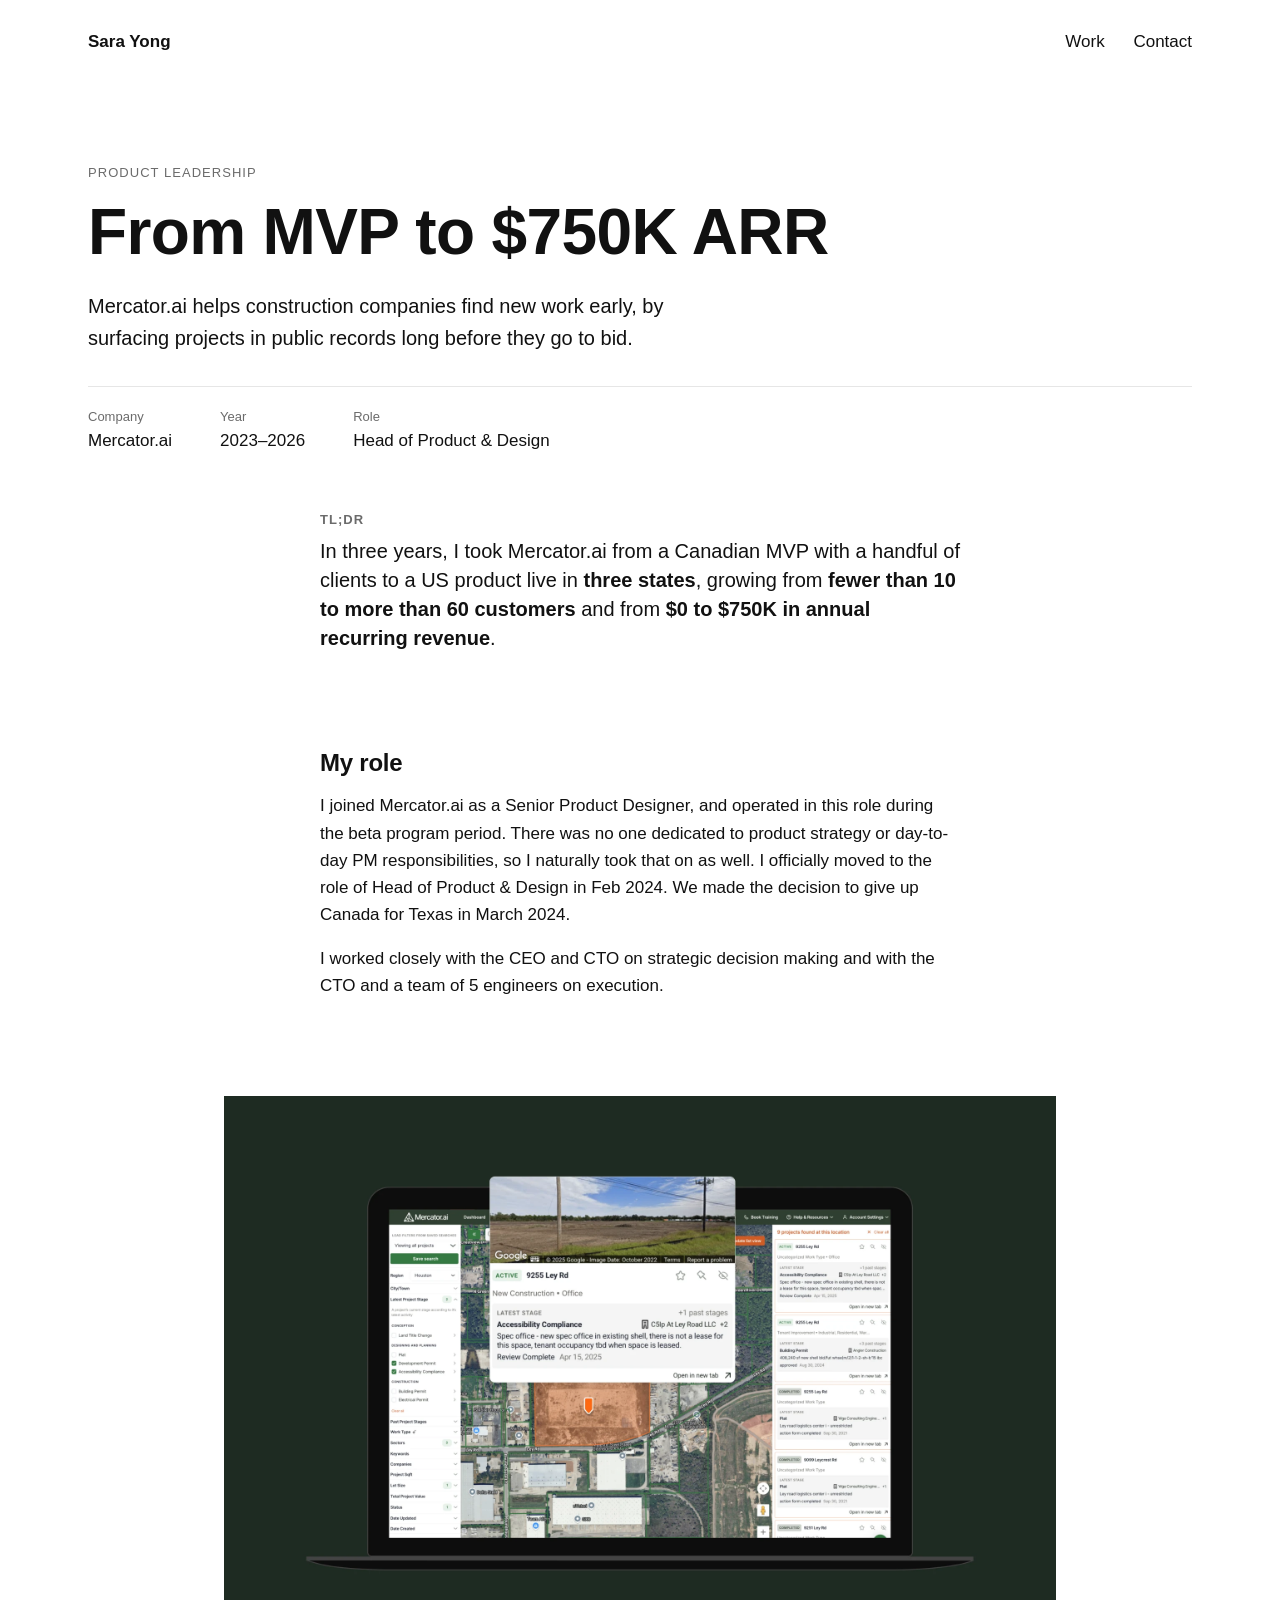
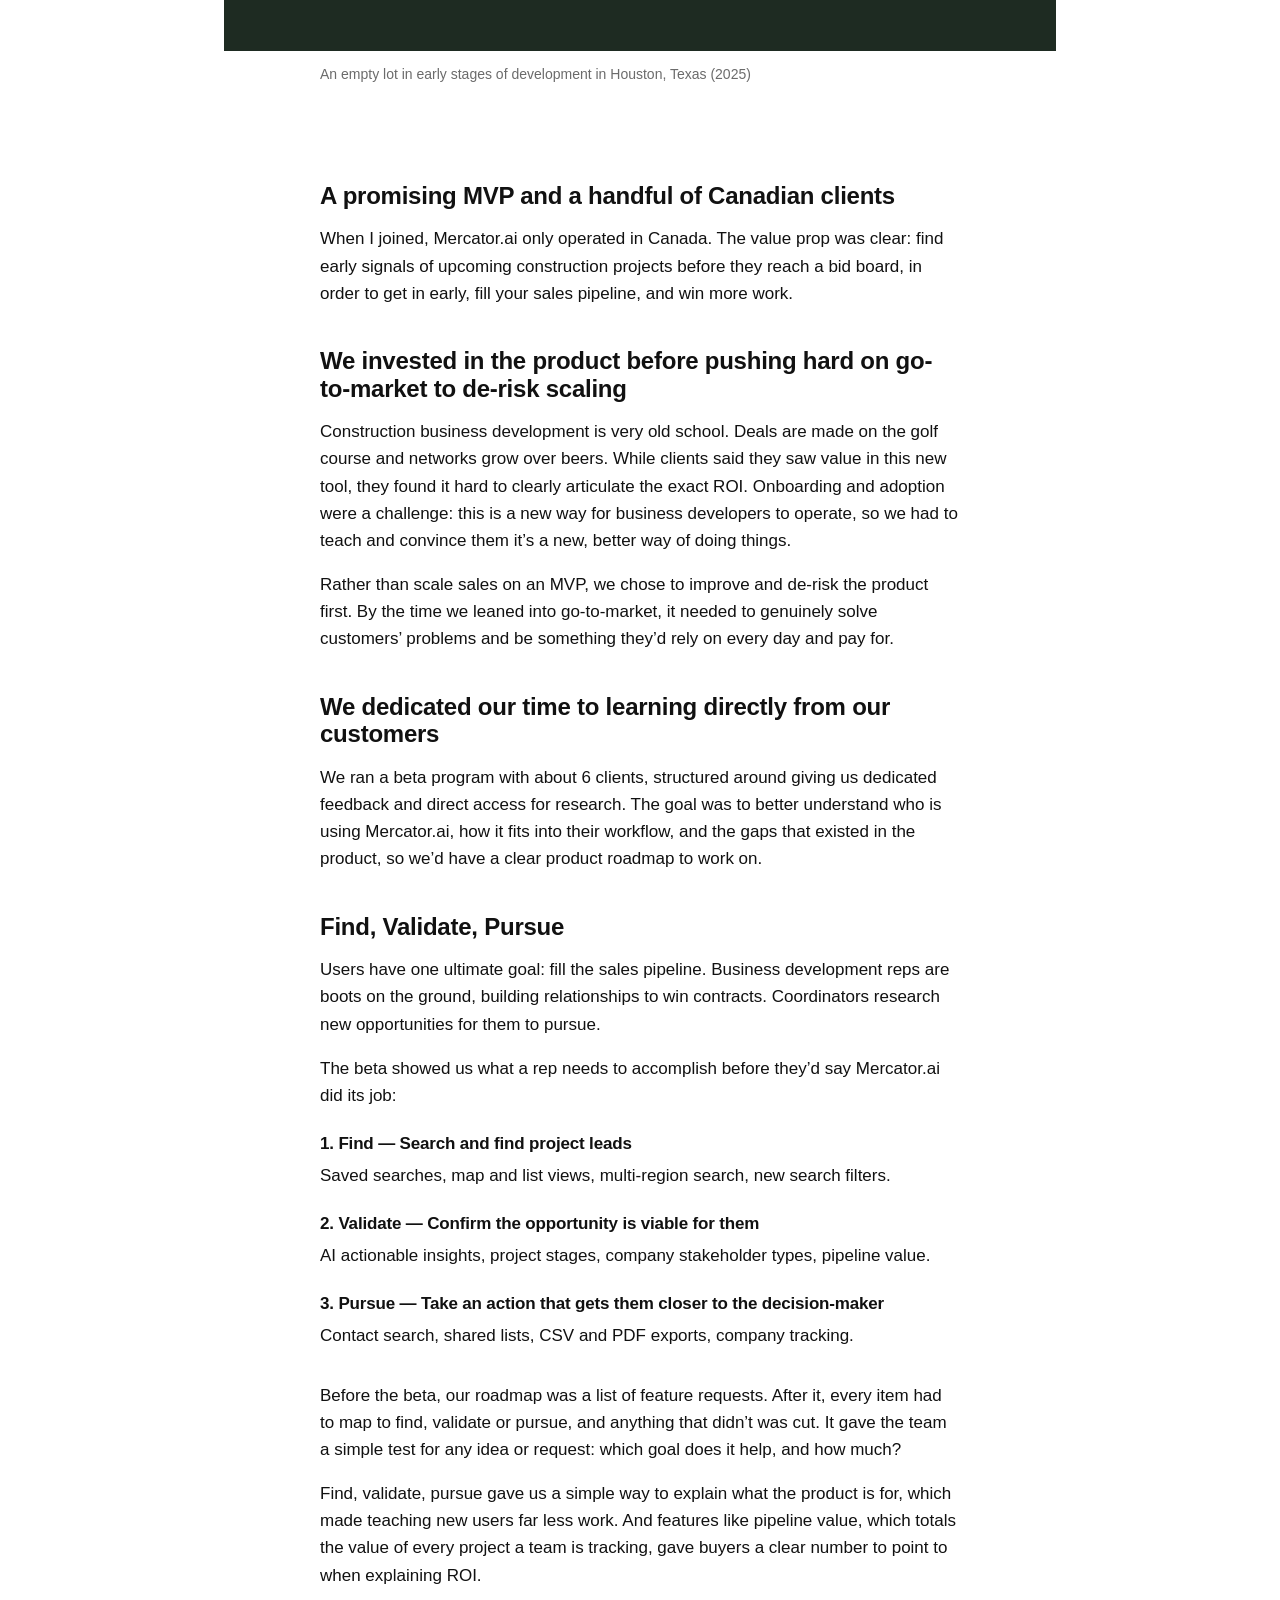
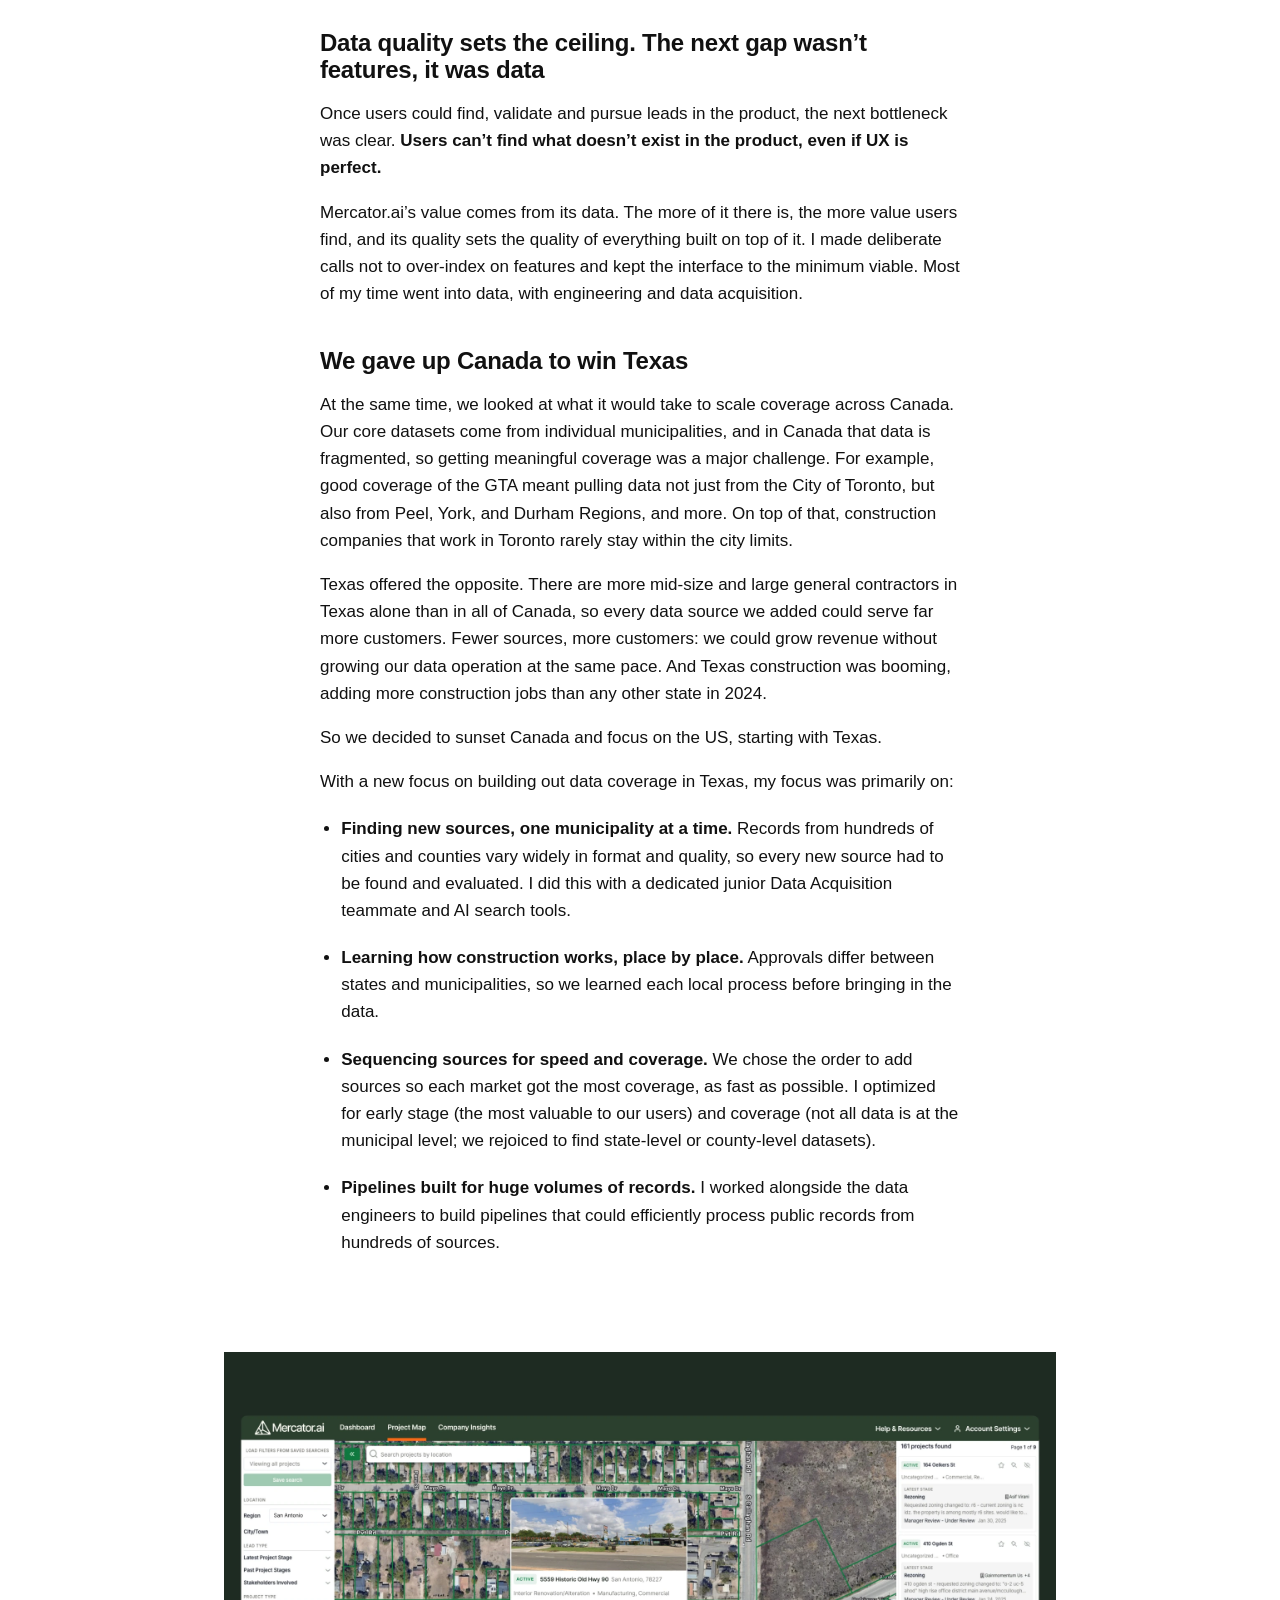
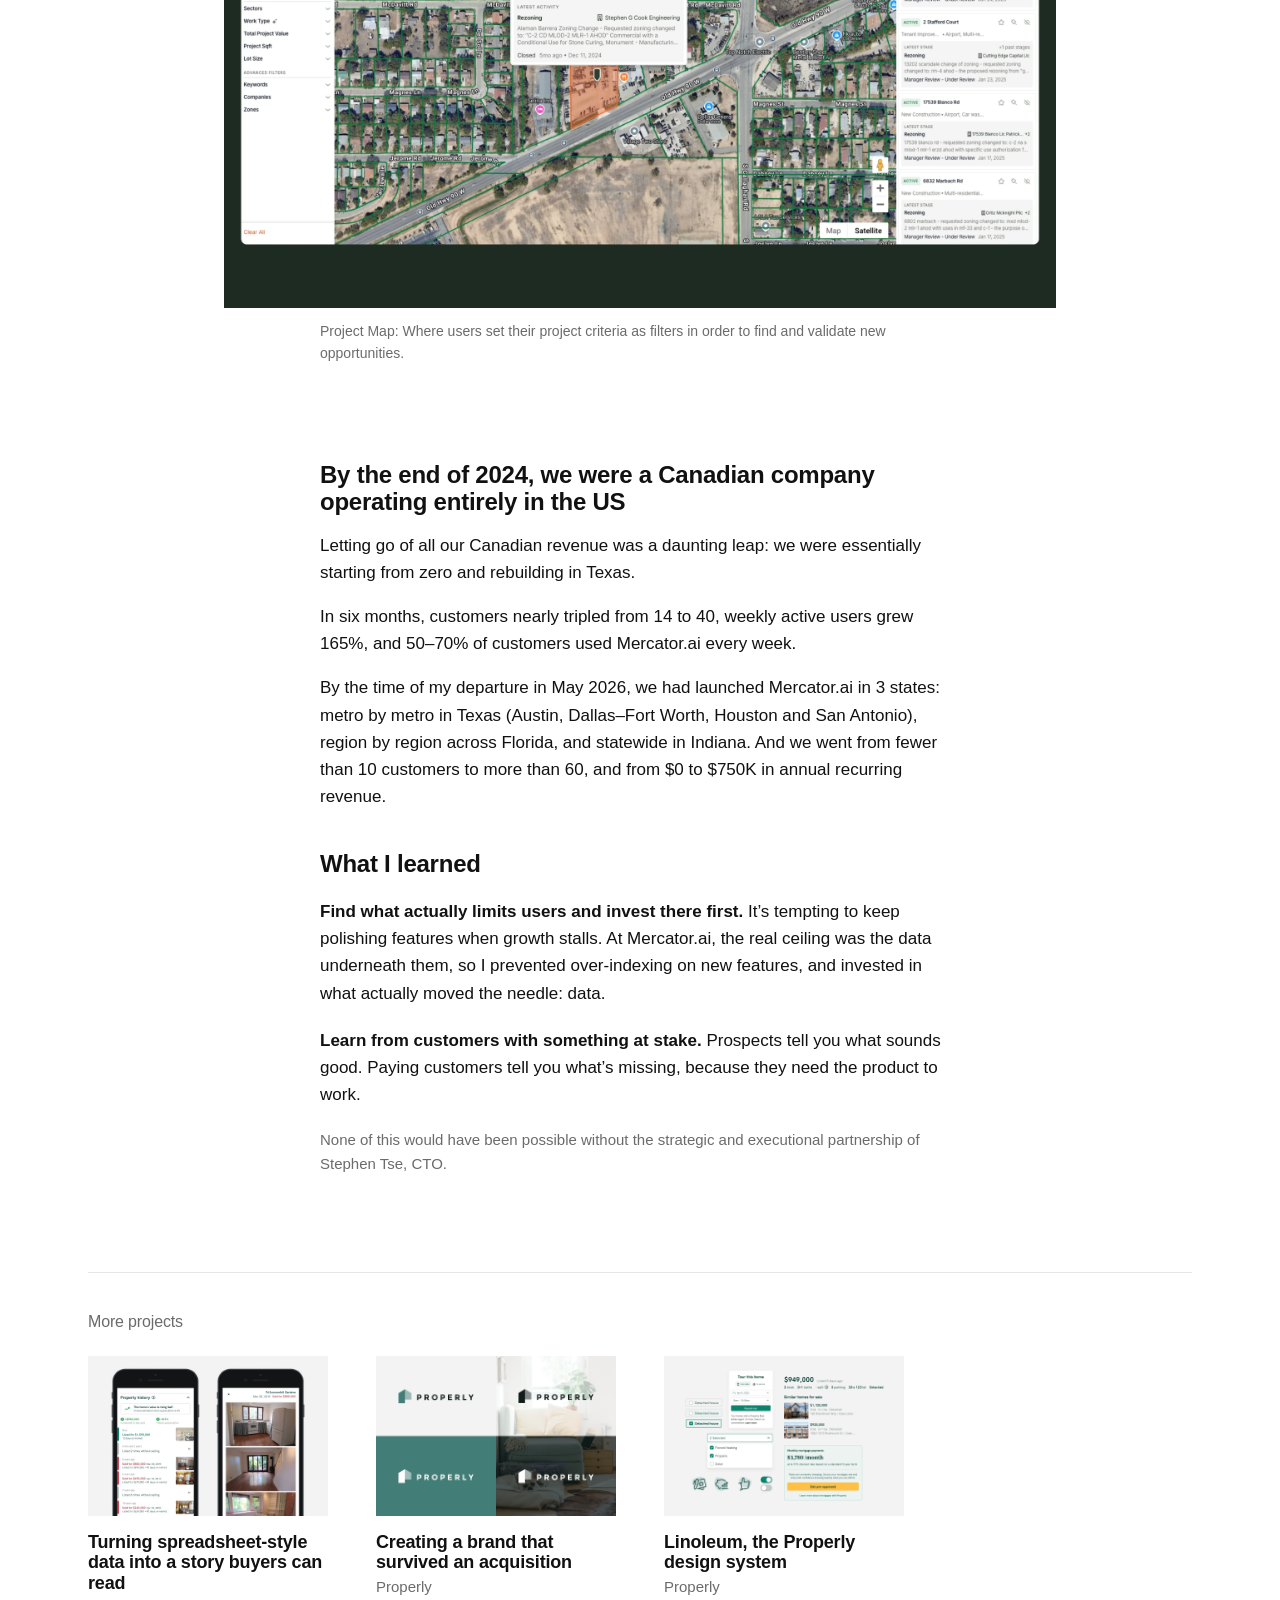
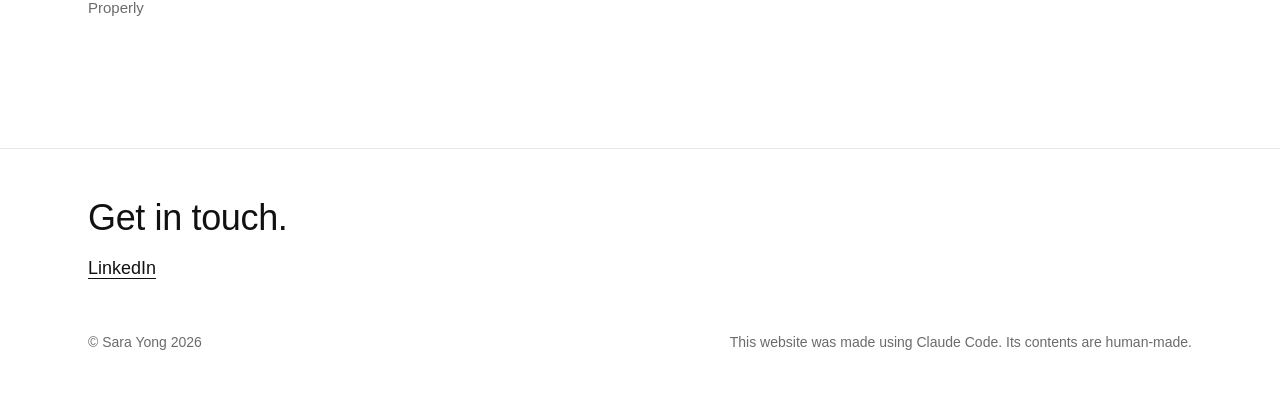
==== commit 1d3eb749: "Add files via upload" ====
--- a/work/mercator-ai/index.html
+++ b/work/mercator-ai/index.html
@@ -139,6 +139,14 @@
             <p class="category">Properly</p>
           </a>
         </li>
+        <li class="card">
+          <a href="../properly-design-system/">
+            <img class="fill" src="../../img/properly-design-system/cover.webp" width="2000" height="1336" loading="lazy" decoding="async"
+                 alt="Linoleum components in use: checkboxes, a tour booking card, a multi-select dropdown, decorative icons, toggles, a home listing summary, similar homes and a mortgage payment card.">
+            <h3>Linoleum, the Properly design system</h3>
+            <p class="category">Properly</p>
+          </a>
+        </li>
       </ul>
     </section>
   </main>
--- a/css/style.css
+++ b/css/style.css
@@ -192,6 +192,14 @@
 /* A heading that introduces the images right below it */
 .section.lead-in { margin-bottom: 24px; }
 .section.lead-in > :last-child { margin-bottom: 0; }
+
+/* A quote from a teammate */
+.quote { margin: 0 0 32px; padding-left: 20px; border-left: 2px solid var(--line); }
+.quote:last-child { margin-bottom: 0; }
+.quote p { margin: 0 0 8px; }
+.quote strong { font-weight: 600; }
+.quote footer { color: var(--muted); font-size: 0.9375rem; }
+.section p + .quote { margin-top: 20px; }
 
 .more { border-top: 1px solid var(--line); padding-top: 40px; margin-top: 32px; }
 .more > h2 { font-size: 1rem; color: var(--muted); font-weight: 500; margin-bottom: 24px; }
